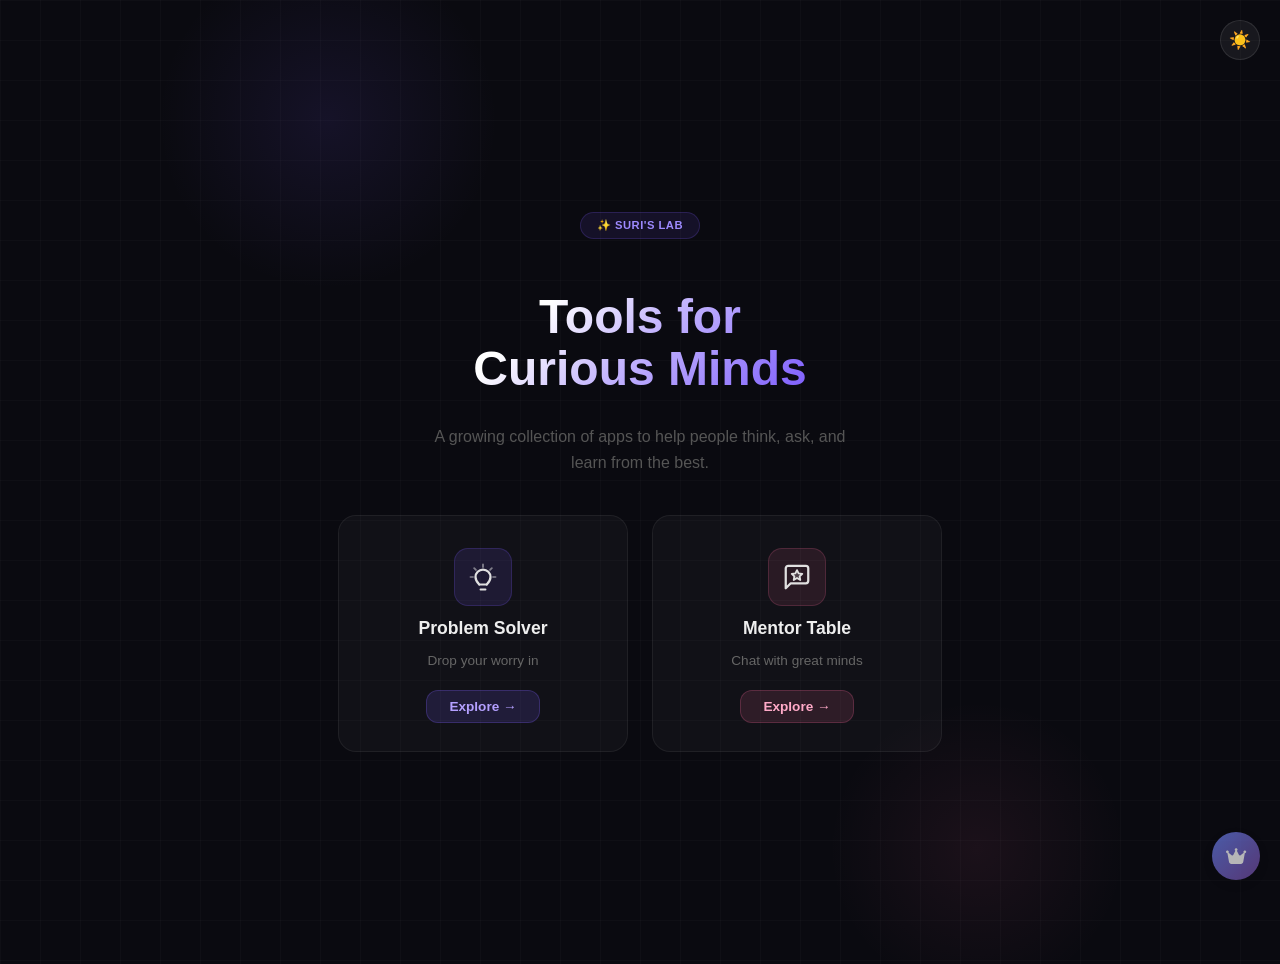
==== index.html @ 6b3f9258 "deploy: e45ce1be647251796c80670e8f6a7c010dba53ee" ====
<!DOCTYPE html>
<html lang="en">
  <head>
    <meta charset="UTF-8" />
    <link rel="icon" type="image/svg+xml" href="./favicon.svg" />
    <link rel="icon" type="image/x-icon" href="./favicon.ico" />
    <link rel="apple-touch-icon" href="./apple-touch-icon.png" />
    <meta name="viewport" content="width=device-width, initial-scale=1.0" />
    <title>Anon cafe</title>
    <script type="module" crossorigin src="./assets/main-b6a8e6ba.js"></script>
    <link rel="modulepreload" crossorigin href="./assets/index-3055643a.js">
    <link rel="stylesheet" href="./assets/index-c56d079f.css">
    <link rel="stylesheet" href="./assets/index-320cb7f2.css">
  </head>
  <body>
    <div id="root"></div>
    
  </body>
</html>
---- assets/index-c56d079f.css ----
.header{background-color:#fff;box-shadow:0 2px 4px #0000001a;padding:1rem 0;position:fixed;top:0;left:0;right:0;z-index:1000}.header .container{max-width:1200px;margin:0 auto;padding:0 1rem;display:flex;justify-content:space-between;align-items:center}.logo{display:flex;align-items:center;text-decoration:none;color:#4f7cff;font-size:1.2rem;font-weight:600}.logo a{display:flex;align-items:center;text-decoration:none;color:inherit}.logo-icon{margin-right:.5rem;font-size:1.4rem}.nav-actions{display:flex;align-items:center;gap:1rem}.nav-link,.history-link{display:flex;align-items:center;text-decoration:none;color:#666;font-size:.9rem;font-weight:400;padding:.5rem 1rem;border-radius:4px;transition:all .2s;background:none;border:none;cursor:pointer;gap:.5rem}.nav-link:hover,.history-link:hover{background-color:#f5f5f5;color:#4f7cff}.nav-link svg,.history-link svg{margin-right:0;font-size:1rem}.nav-link span,.history-link span{font-size:.9rem;font-weight:400;color:inherit}.language-selector{position:relative;z-index:100}.language-button{display:flex;align-items:center;gap:.5rem;padding:.5rem 1rem;border-radius:4px;cursor:pointer;font-size:.9rem;font-weight:400;color:#666;transition:all .2s;user-select:none;background:none;border:none}.language-button:hover{background-color:#f5f5f5;color:#4f7cff}.language-button span{font-size:.9rem;font-weight:400;color:inherit}.language-dropdown{position:absolute;top:100%;right:0;background-color:#fff;border-radius:4px;box-shadow:0 2px 8px #0000001a;padding:.5rem 0;min-width:120px;opacity:0;visibility:hidden;transform:translateY(-10px);transition:all .2s}.language-selector:hover .language-dropdown{opacity:1;visibility:visible;transform:translateY(0)}.language-option{padding:.5rem 1rem;cursor:pointer;font-size:.9rem;font-weight:400;color:#666;transition:all .2s;display:flex;align-items:center}.language-option:hover{background-color:#f5f5f5;color:#4f7cff}.language-option.active{color:#4f7cff;font-weight:500;background-color:#f0f5ff}.instruction-button{display:flex;align-items:center;gap:.5rem;padding:.5rem 1rem;border-radius:4px;cursor:pointer;font-size:.9rem;font-weight:400;color:#666;transition:all .2s;background:none;border:none;text-decoration:none}.instruction-button:hover{background-color:#f5f5f5;color:#4f7cff}.instruction-button span[role=img]{font-size:1rem;margin-right:0}@media (max-width: 768px){.nav-actions{gap:.5rem}.nav-link span,.history-link span,.language-button span{display:none}.nav-link,.history-link,.language-button,.instruction-button{padding:.5rem}.language-dropdown{right:-1rem}}@media (prefers-color-scheme: dark){.header{background-color:#1a1a1a;box-shadow:0 2px 4px #0003}.logo{color:#6b8eff}.nav-link,.history-link,.language-button,.instruction-button{color:#ccc}.nav-link:hover,.history-link:hover,.language-button:hover,.instruction-button:hover{background-color:#2a2a2a;color:#6b8eff}.language-dropdown{background-color:#1a1a1a;box-shadow:0 2px 8px #0000004d}.language-option{color:#ccc}.language-option:hover{background-color:#2a2a2a;color:#6b8eff}.language-option.active{color:#6b8eff;background-color:#2a2a2a}}@media (prefers-color-scheme: dark){.instruction-button:hover{background:rgba(255,255,255,.1)!important;border-color:#ccc!important}.instruction-button:active{background:rgba(255,255,255,.15)!important}}.footer{background-color:var(--gray-100);padding:1.5rem 0;text-align:center;border-top:1px solid var(--gray-200);margin-top:2rem}.footer-links{display:flex;justify-content:center;flex-wrap:wrap;margin-bottom:1rem;gap:1.5rem}.footer-links a{color:var(--gray-600);text-decoration:none;font-size:.875rem;transition:color .2s ease}.footer-links a:hover{color:var(--primary);text-decoration:underline}.copyright{font-size:.75rem;color:var(--gray-500)}@media (max-width: 576px){.footer-links{flex-direction:column;gap:.75rem}}.layout{display:flex;flex-direction:column;min-height:100vh}.main-content{flex:1;padding-top:64px;transition:opacity .3s ease-out}.footer{padding:1.5rem 0;background-color:#f8f9fa;text-align:center;font-size:.9rem;color:#6c757d;transition:opacity .3s ease-out}.footer .container{max-width:1200px;margin:0 auto;padding:0 1rem}.layout.language-changing .main-content,.layout.language-changing .footer{opacity:.5}@media (max-width: 768px){.main-content{padding-top:56px}}@media (prefers-color-scheme: dark){.footer{background-color:#1a1a1a;color:#999}.layout.language-changing .main-content,.layout.language-changing .footer{opacity:.3}}._roomPage_1g4ej_1{width:100%;margin:0;padding:0}._roomScene_1g4ej_7{position:relative;min-height:calc(100vh - 64px);border-radius:0;overflow:hidden;border-top:1px solid #d8e3f8;border-bottom:1px solid #d8e3f8;border-left:0;border-right:0;--scene-bg-a: #ffdfee;--scene-bg-b: #fbe6ff;--scene-bg-c: #fff7fb;--scene-bg-d: #f6efff;--table-c1: #fff9fd;--table-c2: #f2d6e9;--table-c3: #d9aecb;--table-border: #b87ca5;--runner-a: rgba(255, 219, 239, .92);--runner-b: rgba(243, 168, 212, .82);--glass: rgba(255, 255, 255, .78);--text-main: #1f417a;--message-bg: rgba(255, 255, 255, .93);--note-bg-a: rgba(252, 244, 255, .98);--note-bg-b: rgba(235, 226, 255, .95);--note-fold: rgba(255, 255, 255, .55);--note-border: rgba(181, 157, 233, .72);--note-shadow: rgba(44, 49, 108, .2);--note-text-1: #2f3f78;--note-text-2: #40528c;--seat-glow: rgba(255, 224, 174, .78)}._backLayer_1g4ej_39{position:absolute;inset:-6%;background:radial-gradient(circle at 14% 18%,var(--scene-bg-a) 0%,transparent 36%),radial-gradient(circle at 82% 14%,var(--scene-bg-b) 0%,transparent 36%),linear-gradient(180deg,var(--scene-bg-c) 0%,var(--scene-bg-d) 100%);animation:_roomFloat_1g4ej_1 18s ease-in-out infinite alternate}._midLayer_1g4ej_49{position:absolute;inset:0;background-image:radial-gradient(rgba(255,255,255,.28) 1.2px,transparent 1.2px);background-size:28px 28px;opacity:.35;animation:_ambientDrift_1g4ej_1 16s linear infinite}._lightSource_1g4ej_58{position:absolute;inset:0;background:radial-gradient(circle at 50% 16%,rgba(255,255,255,.38) 0%,transparent 46%);pointer-events:none}._vignette_1g4ej_65{position:absolute;inset:0;background:radial-gradient(circle at center,transparent 38%,rgba(12,25,44,.3) 100%);pointer-events:none}._heroBar_1g4ej_72{position:relative;z-index:6;padding:12px 14px 0}._heroBar_1g4ej_72 h1{margin:0;font-size:1.6rem;color:var(--text-main)}._heroBar_1g4ej_72 p{margin:3px 0 0;font-size:.88rem;color:#5b7198}._topBar_1g4ej_90{position:relative;z-index:8;margin:8px 12px 0;border:1px solid rgba(204,218,244,.88);border-radius:14px;background:var(--glass);backdrop-filter:blur(8px);display:flex;justify-content:space-between;gap:10px;padding:8px}._phaseTrack_1g4ej_104{display:flex;gap:6px;flex-wrap:wrap}._phasePill_1g4ej_110{border:1px solid #c8d8f7;background:#fff;color:#2f4f8d;border-radius:999px;font-size:.74rem;font-weight:700;padding:6px 10px;cursor:pointer}._phasePillDone_1g4ej_121{border-color:#2f65ce;box-shadow:inset 0 0 0 1px #2f65ce}._topBarActions_1g4ej_126{display:flex;gap:6px;align-items:center;flex-wrap:wrap;justify-content:flex-end}._guestCount_1g4ej_134{font-weight:700;font-size:.76rem;color:#2f4f87}._ghostBtn_1g4ej_140{border:1px solid #cad9f8;color:#2c4e89;background:#fff;border-radius:10px;padding:6px 10px;font-size:.74rem;font-weight:700;display:inline-flex;align-items:center;gap:6px;cursor:pointer}._workspace_1g4ej_154{position:relative;z-index:7;margin:10px 12px 0;display:grid;grid-template-columns:360px 1fr;gap:12px}._panel_1g4ej_163{border-radius:16px;border:1px solid rgba(204,218,244,.86);background:var(--glass);backdrop-filter:blur(7px);padding:10px;max-height:calc(100vh - 220px);overflow:auto}._block_1g4ej_173 h2{margin:0 0 8px;color:var(--text-main);font-size:1rem;display:flex;align-items:center;gap:8px}._searchBox_1g4ej_182{position:relative;display:flex;align-items:center;gap:8px}._searchIcon_1g4ej_189{position:absolute;left:10px;color:#61759f}._personInput_1g4ej_195{width:100%;border:1px solid #cad8f5;border-radius:12px;padding:10px 12px 10px 34px;font-size:.92rem;background:#fff}._addBtn_1g4ej_204{border:0;min-width:36px;height:36px;border-radius:10px;background:#2d61cc;color:#fff;cursor:pointer}._suggestionMenu_1g4ej_214{position:absolute;left:0;right:0;top:100%;margin-top:6px;border:1px solid #d6e2fb;border-radius:14px;background:#fff;box-shadow:0 18px 40px #172f6233,0 4px 12px #172f6214;overflow:hidden;z-index:100;max-height:380px;overflow-y:auto;animation:_popupSlideIn_1g4ej_1 .18s cubic-bezier(.22,.61,.36,1) both}@keyframes _popupSlideIn_1g4ej_1{0%{opacity:0;transform:translateY(-6px) scale(.97)}to{opacity:1;transform:translateY(0) scale(1)}}._searchingRow_1g4ej_242{padding:11px 14px;font-size:.84rem;color:#6378a0;background:#f8fbff;display:flex;align-items:center;gap:8px}._suggestionItem_1g4ej_252:first-child{background:#f6f9ff}._suggestionItem_1g4ej_252{width:100%;border:0;background:#fff;text-align:left;padding:10px 14px;display:flex;align-items:center;gap:12px;cursor:pointer;transition:background .12s ease}._suggestionItem_1g4ej_252:hover{background:#f0f4ff}._suggestionItem_1g4ej_252:active{background:#e4ecff}._suggestionItem_1g4ej_252+._suggestionItem_1g4ej_252{border-top:1px solid #edf2ff}._suggestionAvatar_1g4ej_281{width:40px;height:40px;min-width:40px;border-radius:50%;object-fit:cover;object-position:50% 50%;display:block;border:2px solid #e0eaff;background:#f2f6ff;box-shadow:0 2px 6px #172f621a}._suggestionText_1g4ej_294{display:flex;flex-direction:column;gap:2px;min-width:0}._suggestionName_1g4ej_301{font-size:.92rem;font-weight:700;color:#1a3a6e;white-space:nowrap;overflow:hidden;text-overflow:ellipsis}._suggestionDesc_1g4ej_310{font-size:.76rem;color:#6b84b0;white-space:nowrap;overflow:hidden;text-overflow:ellipsis}._selectedPeopleGrid_1g4ej_318{margin-top:10px;display:grid;grid-template-columns:1fr;gap:8px}._guestCard_1g4ej_325{position:relative;border:1px solid #cfe0ff;background:linear-gradient(140deg,#ffffff 0%,#f2f7ff 100%);border-radius:12px;padding:9px 9px 9px 74px;display:flex;align-items:center;gap:10px;animation:_summonIn_1g4ej_1 .36s ease both}._guestCardSummon_1g4ej_337{animation:_summonIn_1g4ej_1 .36s ease both,_ringPulseWide_1g4ej_1 1s ease}._summonRing_1g4ej_341{position:absolute;width:56px;height:56px;border-radius:50%;left:8px;top:50%;transform:translateY(-50%);animation:_ringPulse_1g4ej_1 .88s ease;pointer-events:none;border:2px solid rgba(90,155,255,.34)}._summonTech_1g4ej_354{border-color:#41d3ffb3}._summonSports_1g4ej_358{border-color:#ffa836b3}._summonArtist_1g4ej_362{border-color:#f066b8b3}._summonLeader_1g4ej_366{border-color:#ffedb4cc}._guestAvatar_1g4ej_370{position:absolute;left:14px;top:50%;transform:translateY(-50%);z-index:2;width:44px;height:44px;border-radius:50%;object-fit:cover;object-position:50% 50%;display:block;border:2px solid #fff;box-shadow:0 8px 16px #182d5733;background:#f2f6ff}._guestMeta_1g4ej_387{display:flex;flex-direction:column;gap:2px}._guestMeta_1g4ej_387 strong{color:#1e3e76;font-size:.88rem}._guestMeta_1g4ej_387 span{color:#4f6ba0;font-size:.74rem}._flipMiniBtn_1g4ej_403{border:1px dashed #bccff5;background:#fff;color:#466aa5;border-radius:8px;font-size:.68rem;padding:3px 6px;cursor:pointer}._removeGuestBtn_1g4ej_413{margin-left:auto;border:0;background:transparent;color:#6a7c9e;cursor:pointer}._primaryCta_1g4ej_421{margin-top:10px;width:100%;border:0;border-radius:12px;padding:11px;background:linear-gradient(145deg,#2559c2 0%,#1e3d8f 100%);color:#fff;font-weight:700;display:flex;align-items:center;justify-content:center;gap:8px;cursor:pointer}._primaryCta_1g4ej_421:disabled{opacity:.55;cursor:not-allowed}._portalPicker_1g4ej_442{display:grid;grid-template-columns:44px 1fr 44px;align-items:center;gap:8px}._portalNav_1g4ej_449{width:40px;height:40px;border-radius:50%;border:1px solid #c6d5f7;background:rgba(255,255,255,.86);color:#2b4e93;cursor:pointer}._portalCenter_1g4ej_459{border:1px solid rgba(204,218,244,.9);border-radius:16px;background:rgba(255,255,255,.85);text-align:center;padding:12px;position:relative;overflow:hidden}._portalCenter_1g4ej_459:before{content:"";position:absolute;width:150px;height:150px;border-radius:50%;left:50%;top:-76px;transform:translate(-50%);background:radial-gradient(circle at center,rgba(126,178,255,.5) 0%,transparent 70%)}._portalMain_1g4ej_481{position:relative;font-weight:800;color:#20457f;font-size:.95rem}._portalCenter_1g4ej_459 p{margin:4px 0 0;color:#4b689a;font-size:.8rem}._portalCenter_1g4ej_459 em{margin-top:4px;display:block;color:#2f60be;font-size:.75rem;font-style:normal}._portalPeekRow_1g4ej_502{margin-top:8px;display:flex;justify-content:space-between;color:#7991be;font-size:.72rem}._artifactInput_1g4ej_510{border-radius:14px;border:1px solid #e4d3b5;padding:10px;transition:transform .26s ease,box-shadow .26s ease}._artifactInput_1g4ej_510:focus-within{transform:translateY(-3px);box-shadow:0 14px 22px #1423432b}._artifactCute_1g4ej_522{background:linear-gradient(180deg,rgba(255,238,248,.95) 0%,rgba(255,229,245,.94) 100%),radial-gradient(circle at 80% 18%,rgba(255,255,255,.7) 0%,transparent 45%)}._artifactNature_1g4ej_528{background:linear-gradient(180deg,rgba(239,252,233,.95) 0%,rgba(230,245,217,.95) 100%),repeating-linear-gradient(0deg,transparent 0 28px,rgba(118,153,101,.12) 28px 29px)}._artifactSpooky_1g4ej_534{background:linear-gradient(180deg,rgba(58,38,30,.95) 0%,rgba(39,25,19,.95) 100%),radial-gradient(circle at 10% 8%,rgba(152,80,59,.26) 0%,transparent 38%)}._artifactCyber_1g4ej_540{background:linear-gradient(180deg,rgba(8,25,42,.96) 0%,rgba(6,16,28,.96) 100%),linear-gradient(90deg,rgba(43,228,255,.08) 1px,transparent 1px);background-size:auto,16px 16px}._artifactLibrary_1g4ej_547{background:linear-gradient(180deg,rgba(252,245,227,.95) 0%,rgba(248,239,220,.94) 100%),repeating-linear-gradient(0deg,transparent 0 28px,rgba(176,147,105,.08) 28px 29px)}._problemInput_1g4ej_553{width:100%;box-sizing:border-box;border:0;background:transparent;color:#573d2f;font-size:.96rem;resize:vertical;line-height:1.6}._artifactSpooky_1g4ej_534 ._problemInput_1g4ej_553,._artifactCyber_1g4ej_540 ._problemInput_1g4ej_553{color:#f2e7de}._problemInput_1g4ej_553:focus{outline:none}._disclaimer_1g4ej_573{margin-top:8px;border-radius:12px;border:1px solid #cedcff;background:#edf4ff;color:#304977;font-size:.83rem;line-height:1.5;padding:10px;display:flex;gap:6px;flex-direction:column}._disclaimerLine_1g4ej_587{display:flex;gap:8px;align-items:flex-start}._sourceTag_1g4ej_593{width:fit-content;font-size:.75rem;font-weight:700;color:#1f4f9f;background:#dce9ff;border:1px solid #b9cff8;border-radius:999px;padding:3px 8px}._debugHint_1g4ej_604{font-size:.72rem;line-height:1.4;color:#7a3d3d;background:#fff1f1;border:1px solid #f1cbcb;border-radius:8px;padding:6px 8px}._sessionSidebarStack_1g4ej_614{display:grid;gap:8px}._sessionChatHeader_1g4ej_619{display:flex;align-items:center;justify-content:space-between;gap:8px;font-size:.82rem;font-weight:800;color:#294985;padding:0 2px}._chatBackBtn_1g4ej_630{border:1px solid #cad9f8;color:#2d4f8c;background:#fff;border-radius:10px;padding:6px 9px;font-size:.74rem;font-weight:700;display:inline-flex;align-items:center;gap:6px;cursor:pointer}._stage_1g4ej_644{position:relative;border-radius:18px;border:1px solid rgba(210,222,245,.84);background:rgba(255,255,255,.18);overflow:hidden}._stageLive_1g4ej_652{animation:_sessionEnter_1g4ej_1 .7s ease}._tableArena_1g4ej_656{position:relative;min-height:min(660px,76vh)}._tableTop_1g4ej_661{position:absolute;left:50%;top:66%;transform:translate(-50%,-50%) perspective(980px) rotateX(44deg);width:min(78vw,760px);height:360px;border-radius:50%;background:repeating-linear-gradient(90deg,rgba(255,255,255,.03) 0 8px,rgba(0,0,0,.04) 8px 16px),radial-gradient(circle at 50% 42%,var(--table-c1) 0%,var(--table-c2) 58%,var(--table-c3) 100%);border:8px solid var(--table-border);box-shadow:0 26px 58px #0000004d;z-index:3}._tableTop_1g4ej_661:after{content:"";position:absolute;left:50%;bottom:-18px;transform:translate(-50%);width:82%;height:34px;border-radius:50%;background:linear-gradient(180deg,rgba(71,42,23,.45) 0%,rgba(44,25,13,.9) 100%)}._tableRunner_1g4ej_689{position:absolute;left:50%;top:12px;transform:translate(-50%);width:34%;height:calc(100% - 24px);border-radius:24px;background:radial-gradient(ellipse at 50% 30%,rgba(255,255,255,.22) 0%,transparent 45%),linear-gradient(180deg,var(--runner-a) 0%,var(--runner-b) 100%)}._tableInner_1g4ej_702{position:absolute;inset:24px;border-radius:50%;border:2px solid rgba(255,255,255,.3)}._candleProp_1g4ej_709{position:absolute;left:50%;top:48%;transform:translate(-50%,-50%);border:0;background:transparent;width:32px;height:90px;cursor:pointer}._candleBody_1g4ej_721{position:absolute;left:50%;bottom:0;transform:translate(-50%);width:22px;height:64px;border-radius:12px;background:linear-gradient(180deg,#fff6df 0%,#f4d294 100%);box-shadow:0 4px 10px #0003}._candleFlame_1g4ej_733{position:absolute;left:50%;top:0;transform:translate(-50%) scale(var(--flame-scale, 1));width:13px;height:20px;border-radius:50%;background:radial-gradient(circle at 50% 30%,#fff8a9 0%,#ffb44a 70%,#ff7a29 100%);animation:_flicker_1g4ej_1 .8s ease-in-out infinite alternate}._tableRipple_1g4ej_745{position:absolute;width:16px;height:16px;border-radius:50%;border:2px solid rgba(255,255,255,.7);transform:translate(-50%,-50%);animation:_rippleOut_1g4ej_1 .6s ease;pointer-events:none;z-index:9}._tableLegs_1g4ej_757{position:absolute;left:50%;top:calc(66% + 122px);transform:translate(-50%);width:min(58vw,560px);height:176px;z-index:1}._leg_1g4ej_767{position:absolute;width:18px;height:160px;border-radius:12px;background:linear-gradient(180deg,#8b5a33 0%,#6b3d21 75%,#553018 100%);box-shadow:inset 0 1px 1px #ffffff40,0 6px 12px #00000038}._leg1_1g4ej_776{left:68px;transform:rotate(4deg)}._leg2_1g4ej_777{right:68px;transform:rotate(-4deg)}._leg3_1g4ej_778{left:206px;transform:rotate(2deg)}._leg4_1g4ej_779{right:206px;transform:rotate(-2deg)}._userSeat_1g4ej_781{position:absolute;left:50%;bottom:12px;transform:translate(-50%);width:min(88%,620px);background:rgba(255,255,255,.9);border:1px solid rgba(255,255,255,.95);border-radius:16px;padding:10px;text-align:center;box-shadow:0 14px 34px #12275238;z-index:7}._userAvatar_1g4ej_796{width:34px;height:34px;border-radius:50%;margin:0 auto;display:grid;place-items:center;color:#fff;background:#235bc6}._userLabel_1g4ej_807{margin-top:4px;color:#1f3d74;font-weight:800;font-size:.83rem}._userPrompt_1g4ej_814{margin:5px 0 0;color:#38507e;font-size:.8rem;line-height:1.4}._mentorNode_1g4ej_821{position:absolute;transform:translate(-50%,-50%);z-index:20;display:flex;flex-direction:column;align-items:center;gap:5px;transition:transform .28s ease}._mentorNodeSpeaker_1g4ej_832{transform:translate(-50%,-50%) scale(1.05)}._mentorTypingBadge_1g4ej_836{margin-bottom:2px;border-radius:999px;border:1px solid rgba(255,255,255,.75);background:rgba(14,26,51,.78);color:#f2f7ff;font-size:.62rem;font-weight:800;letter-spacing:.02em;line-height:1.2;padding:2px 8px;white-space:nowrap;box-shadow:0 6px 14px #070f1e42;animation:_blink_1g4ej_1 1.2s ease infinite}._namePlate_1g4ej_852{border-radius:999px;border:1px solid rgba(255,255,255,.66);background:rgba(17,31,61,.66);color:#f3f8ff;font-size:.67rem;font-weight:700;padding:3px 8px;max-width:132px;overflow:hidden;text-overflow:ellipsis;white-space:nowrap;cursor:pointer}._namePlateActive_1g4ej_867{box-shadow:0 0 0 2px var(--seat-glow),0 0 32px var(--seat-glow)}._mentorAvatar_1g4ej_871{width:58px;height:58px;border-radius:50%;border:3px solid #fff;box-shadow:0 10px 22px #11255059;background:#fff;overflow:hidden;padding:0;display:grid;place-items:center}._mentorAvatar_1g4ej_871 img{width:100%;height:100%;object-fit:cover;object-position:50% 50%;display:block;background:#f2f6ff}._mentorAvatarActive_1g4ej_893{box-shadow:0 0 0 4px #ffffffd9,0 10px 26px #16326b73,0 0 36px var(--seat-glow)}._mentorAvatarWrap_1g4ej_897{position:relative;width:58px;height:58px}._debugIconBtn_1g4ej_903{position:absolute;right:-4px;top:-4px;width:24px;height:24px;border-radius:50%;border:1px solid rgba(255,255,255,.72);background:rgba(25,42,76,.9);color:#f2f7ff;display:grid;place-items:center;cursor:pointer;z-index:22}._debugIconBtn_1g4ej_903:hover{background:rgba(34,58,102,.98)}._seatProp_1g4ej_923{width:20px;height:20px;border-radius:50%;display:grid;place-items:center;font-size:.7rem;background:rgba(255,255,255,.8);color:#335088}._suggestionDeck_1g4ej_934{position:absolute;inset:0;z-index:17;pointer-events:none}._suggestionDeck_1g4ej_934>*{pointer-events:auto}._suggestionCard_1g4ej_945{position:absolute;left:clamp(5%,var(--mentor-card-left, 50%),95%);top:clamp(10%,var(--mentor-card-top, 22%),26%);width:min(var(--mentor-card-width, 220px),min(var(--mentor-card-max, 250px),28vw));transform:translate(-50%,-50%) rotate(var(--mentor-card-rotate, 0deg));aspect-ratio:1 / 1;border-radius:8px;border:1px solid var(--note-border);background:linear-gradient(155deg,var(--note-fold) 0 16%,rgba(255,255,255,0) 16% 100%),linear-gradient(180deg,var(--note-bg-a) 0%,var(--note-bg-b) 100%);box-shadow:0 12px 24px var(--note-shadow);padding:9px 10px;z-index:18;text-align:left;cursor:pointer;appearance:none;line-height:1.45;display:flex;flex-direction:column;overflow:hidden;transition:transform .18s ease,box-shadow .18s ease,filter .18s ease}._suggestionCard_1g4ej_945:hover{transform:translate(-50%,calc(-50% + 2px)) rotate(var(--mentor-card-rotate, 0deg));box-shadow:0 15px 28px #29347047}._suggestionCard_1g4ej_945 h3{margin:0 0 5px;color:var(--note-text-1);font-size:.92rem;font-weight:800;letter-spacing:.01em}._suggestionCardTyping_1g4ej_983{pointer-events:none;justify-content:center}._suggestionCardTyping_1g4ej_983 ._suggestionPrimary_1g4ej_988{margin-top:4px;text-align:center;-webkit-line-clamp:1;letter-spacing:.04em}._suggestionCard_1g4ej_945 p{margin:0 0 5px;line-height:1.45}._suggestionPrimary_1g4ej_988{color:var(--note-text-1);font-size:.84rem;font-weight:800;display:-webkit-box;-webkit-box-orient:vertical;-webkit-line-clamp:3;overflow:hidden}._suggestionSecondary_1g4ej_1010{color:var(--note-text-2);font-size:.78rem;font-weight:650;display:-webkit-box;-webkit-box-orient:vertical;-webkit-line-clamp:4;overflow:hidden}._entranceTech_1g4ej_1020 ._mentorAvatar_1g4ej_871{animation:_techMaterialize_1g4ej_1 .62s ease}._entranceSports_1g4ej_1024 ._mentorAvatar_1g4ej_871{animation:_sportsBounce_1g4ej_1 .64s ease}._entranceArtist_1g4ej_1028 ._mentorAvatar_1g4ej_871{animation:_artistInk_1g4ej_1 .62s ease}._entranceLeader_1g4ej_1032 ._mentorAvatar_1g4ej_871{animation:_leaderSnap_1g4ej_1 .54s ease}._sessionLayer_1g4ej_1036{position:absolute;inset:0;z-index:12;pointer-events:none;display:flex;flex-direction:column;align-items:center;padding-top:24px}._conversationPanel_1g4ej_1047{margin-top:0;width:100%;max-height:min(58vh,540px);min-height:220px;overflow:auto;scroll-behavior:smooth;scrollbar-gutter:stable both-edges;box-sizing:border-box;pointer-events:auto;border-radius:14px;border:1px solid rgba(255,255,255,.28);background:rgba(12,22,42,.42);backdrop-filter:blur(6px);padding:12px;display:grid;gap:8px}._replyAllDockCard_1g4ej_1066{width:min(560px,calc(100% - 22px));margin-left:auto;box-sizing:border-box;padding:12px 14px}._replyAllDockCard_1g4ej_1066 textarea{width:100%;min-height:132px;border-radius:16px;border:2px solid rgba(255,255,255,.7);background:rgba(255,255,255,.95);color:#3b3b3b;padding:11px 12px;box-sizing:border-box}._stageLiveHint_1g4ej_1084{margin-top:8px;border-radius:999px;border:1px solid rgba(255,255,255,.34);background:rgba(13,24,45,.45);color:#f0f7ff;padding:5px 12px;font-size:.76rem;font-weight:700;letter-spacing:.02em}._conversationHint_1g4ej_1096{font-size:.72rem;color:#d7e6ff;text-align:center}._conversationRowLeft_1g4ej_1102{display:flex;justify-content:flex-start;width:100%;padding-inline:6px 16px;box-sizing:border-box}._conversationRowRight_1g4ej_1110{display:flex;justify-content:flex-end;width:100%;padding-inline:16px 6px;box-sizing:border-box}._conversationBubble_1g4ej_1118{max-width:min(450px,78%);width:fit-content;border-radius:16px;border:1px solid rgba(255,255,255,.35);padding:10px 12px;box-shadow:0 12px 24px #09162d3d;transition:transform .18s ease,box-shadow .18s ease,filter .18s ease;animation:_bubbleIn_1g4ej_1 .32s ease}._conversationBubble_1g4ej_1118:hover{transform:translateY(-3px) scale(1.01);box-shadow:0 16px 26px #09162d59;filter:brightness(1.02)}._conversationBubble_1g4ej_1118 header{font-size:.83rem;font-weight:800}._conversationBubble_1g4ej_1118 p{margin:6px 0 0;line-height:1.55;font-size:.84rem}._conversationBubble_1g4ej_1118 textarea{margin-top:8px;width:100%;border-radius:10px;border:1px solid #bfd2fa;padding:8px;resize:vertical;min-height:74px;font-size:.82rem}._conversationBubble_1g4ej_1118 footer{margin-top:8px;font-size:.78rem;font-weight:700}._conversationRightBubble_1g4ej_1163{background:linear-gradient(140deg,rgba(83,141,242,.95) 0%,rgba(51,94,185,.95) 100%);color:#fff;border-color:#b2d1ffb3;margin-left:auto;border-radius:16px 16px 4px}._conversationRightBubble_1g4ej_1163 header,._conversationRightBubble_1g4ej_1163 p,._conversationRightBubble_1g4ej_1163 footer{color:#fff}._conversationLeftBubble_1g4ej_1177{background:var(--message-bg);margin-right:auto;border-radius:16px 16px 16px 4px}._conversationLoading_1g4ej_1183{opacity:.9}._conversationLoading_1g4ej_1183 p{letter-spacing:.04em;text-transform:none;animation:_blink_1g4ej_1 1.2s ease infinite}._bootSequence_1g4ej_1193{text-align:center;color:#f4f8ff}._sessionBell_1g4ej_1198{width:54px;height:54px;margin:0 auto;border-radius:50%;border:1px solid rgba(255,255,255,.7);display:grid;place-items:center;background:rgba(15,28,52,.6);animation:_bellPulse_1g4ej_1 1.2s ease-in-out infinite}._bootLine_1g4ej_1210{margin-top:8px;font-weight:800;letter-spacing:.05em}._bootSteps_1g4ej_1216{margin-top:8px;display:grid;gap:4px;font-size:.78rem;opacity:.88}._arrivalLine_1g4ej_1224{margin-top:6px;color:#f7f9ff;background:rgba(10,17,34,.5);border-radius:999px;padding:4px 10px;font-size:.76rem}._typingLine_1g4ej_1233{margin-top:8px;color:#dce9ff;font-size:.74rem;letter-spacing:.06em;text-transform:uppercase;animation:_blink_1g4ej_1 1.2s ease infinite}._messageStack_1g4ej_1242{margin-top:10px;width:100%;position:relative;height:260px}._messageCard_1g4ej_1249{position:absolute;transform:translate(-50%);width:min(420px,72%);pointer-events:auto;border-radius:16px;border:1px solid rgba(255,255,255,.3);background:var(--message-bg);box-shadow:0 20px 40px #101e3b47;padding:14px;animation:_messageRise_1g4ej_1 .42s ease}._messageCard_1g4ej_1249 header{color:#214887;font-weight:800;font-size:.95rem}._messageCard_1g4ej_1249 p{margin:8px 0 0;color:#304f80;line-height:1.58;font-size:.86rem}._messageCard_1g4ej_1249 footer{margin-top:9px;border-top:1px dashed #d2e1ff;padding-top:8px;color:#26539f;font-size:.8rem;font-weight:700}._messageCardCute_1g4ej_1284{border-radius:18px;border-color:#ffc5dd}._messageCardNature_1g4ej_1289{border-style:dashed;border-color:#9fc48e}._messageCardSpooky_1g4ej_1294{border-color:#7f4f57;background:rgba(37,20,24,.9)}._messageCardCyber_1g4ej_1299{border-color:#37e6ff;background:rgba(8,27,44,.88);box-shadow:0 0 22px #36dcff40}._messageCardLibrary_1g4ej_1305{border-color:#c8a977;background:linear-gradient(180deg,rgba(253,248,232,.96) 0%,rgba(246,236,210,.94) 100%),repeating-linear-gradient(0deg,transparent 0 28px,rgba(176,147,105,.08) 28px 29px)}._messageCardSpooky_1g4ej_1294 header,._messageCardSpooky_1g4ej_1294 p,._messageCardSpooky_1g4ej_1294 footer,._messageCardCyber_1g4ej_1299 header,._messageCardCyber_1g4ej_1299 p,._messageCardCyber_1g4ej_1299 footer{color:#f0dce8;border-top-color:#ffdbe94d}._tableReplyCard_1g4ej_1322{border-radius:8px;border:1px solid #d6bf57;background:linear-gradient(155deg,rgba(255,255,255,.8) 0 16%,rgba(255,255,255,0) 16% 100%),linear-gradient(180deg,#fffad0 0%,#fff2a7 100%);box-shadow:0 12px 24px #4e3d0a47;padding:9px 10px;cursor:pointer;transition:transform .18s ease,box-shadow .18s ease,filter .18s ease}._tableReplyCard_1g4ej_1322:hover{box-shadow:0 15px 28px #4e3d0a54;filter:brightness(1.02)}._tableReplyCardActive_1g4ej_1339{box-shadow:0 0 0 2px #fff8d2db,0 15px 28px #4e3d0a54}._tableReplyCard_1g4ej_1322 header{color:#40320a;font-size:.92rem;font-weight:800}._tableReplyCard_1g4ej_1322 p{margin:5px 0 0;color:#2f2508;font-size:.84rem;line-height:1.45;display:-webkit-box;-webkit-box-orient:vertical;-webkit-line-clamp:3;overflow:hidden}._tableReplyCard_1g4ej_1322 footer{margin-top:6px;color:#4a3e16;font-size:.78rem;font-weight:650}._mentorReplyPreview_1g4ej_1367{position:absolute;left:clamp(5%,var(--mentor-card-left, 50%),95%);top:clamp(10%,var(--mentor-card-top, 22%),26%);width:min(var(--mentor-card-width, 220px),min(var(--mentor-card-max, 250px),28vw));aspect-ratio:1 / 1;transform:translate(-50%,-50%) rotate(var(--mentor-card-rotate, 0deg));z-index:18;pointer-events:auto;border:1px solid #d6bf57;box-shadow:0 12px 24px #4e3d0a47;display:flex;flex-direction:column;overflow:hidden;transition:transform .18s ease,box-shadow .18s ease,filter .18s ease}._mentorReplyPreview_1g4ej_1367:hover{transform:translate(-50%,calc(-50% + 2px)) rotate(var(--mentor-card-rotate, 0deg))}._mentorReplyPreviewRight_1g4ej_1388,._mentorReplyPreviewLeft_1g4ej_1393,._mentorReplyPreviewCenter_1g4ej_1398{left:var(--mentor-card-left, 50%);top:var(--mentor-card-top, 22%)}._replyExpandHint_1g4ej_1403{margin-top:auto;display:inline-block;color:#594812;font-size:.74rem;font-weight:800}._replyExpandOverlay_1g4ej_1411{position:absolute;inset:0;z-index:24;background:rgba(8,16,31,.68);backdrop-filter:blur(3px);display:grid;place-items:center;padding:58px 16px 16px}._expandBackTopLeft_1g4ej_1422{position:absolute;left:12px;top:12px;border:1px solid rgba(255,255,255,.5);border-radius:10px;background:rgba(18,34,62,.8);color:#f2f7ff;font-weight:700;padding:7px 10px;display:inline-flex;align-items:center;gap:6px;cursor:pointer}._debugPromptPanel_1g4ej_1438{position:absolute;right:12px;top:10px;z-index:26;width:min(420px,42vw);max-height:min(58vh,520px);display:grid;gap:8px;border-radius:14px;border:1px solid rgba(255,255,255,.42);background:rgba(11,22,43,.9);backdrop-filter:blur(6px);color:#f3f8ff;box-shadow:0 18px 34px #0812256b;padding:10px}._debugPromptHeader_1g4ej_1456{display:flex;align-items:baseline;justify-content:space-between;gap:8px}._debugPromptHeader_1g4ej_1456 strong{font-size:.86rem}._debugPromptHeader_1g4ej_1456 span{font-size:.76rem;color:#b8cbef}._debugPromptBody_1g4ej_1472{margin:0;border-radius:10px;border:1px solid rgba(175,198,238,.38);background:rgba(9,17,33,.78);color:#d7e8ff;font-size:.74rem;line-height:1.5;padding:9px;max-height:min(44vh,390px);overflow:auto;white-space:pre-wrap;word-break:break-word}._debugPromptCloseBtn_1g4ej_1487{justify-self:end;border:1px solid rgba(203,221,255,.68);border-radius:9px;background:rgba(255,255,255,.08);color:#f4f8ff;font-size:.74rem;font-weight:700;padding:6px 10px;cursor:pointer}._debugPromptCloseBtn_1g4ej_1487:hover{background:rgba(255,255,255,.14)}._replyExpandedCard_1g4ej_1503{width:min(760px,100%);max-height:min(72vh,640px);overflow:auto;border-radius:18px;border:1px solid rgba(255,255,255,.44);box-shadow:0 22px 40px #09132766;padding:16px}._replyExpandedCard_1g4ej_1503 header{font-size:1.06rem;font-weight:900}._replyExpandedCard_1g4ej_1503 p{margin:8px 0 0;line-height:1.72;font-size:.98rem}._replyExpandedCard_1g4ej_1503 footer{margin-top:10px;font-size:.88rem;font-weight:800}._replyExpandedSticky_1g4ej_1530{width:min(560px,92vw);min-height:min(480px,78vh);max-height:min(84vh,760px);border-radius:8px;border:1px solid #d6bf57;background:linear-gradient(155deg,rgba(255,255,255,.8) 0 16%,rgba(255,255,255,0) 16% 100%),linear-gradient(180deg,#fffad0 0%,#fff2a7 100%);box-shadow:0 18px 34px #4e3d0a54;color:#2f2508}._replyExpandedSticky_1g4ej_1530 header{color:#40320a;font-size:1.08rem}._replyExpandedSticky_1g4ej_1530 p{color:#2f2508;font-size:.96rem;line-height:1.66}._replyExpandedSticky_1g4ej_1530 footer{color:#4a3e16;font-size:.9rem}._passNoteBtn_1g4ej_1559{margin-top:10px;border:1px solid #bfd2fa;background:#fff;color:#2b57a4;border-radius:10px;padding:6px 8px;cursor:pointer;font-size:.74rem;font-weight:700}._inlineNoteBox_1g4ej_1571{margin-top:8px;border:1px dashed rgba(190,209,245,.8);border-radius:10px;padding:8px;background:rgba(255,255,255,.72)}._inlineNoteBox_1g4ej_1571 textarea{width:100%;border-radius:8px;border:1px solid #bfd2fa;padding:7px;resize:vertical;min-height:58px;font-size:.8rem}._inlineNoteActions_1g4ej_1589{margin-top:6px;display:flex;justify-content:flex-end}._noteThread_1g4ej_1595{margin-top:7px;border-radius:8px;border:1px solid rgba(182,206,246,.8);background:rgba(235,244,255,.9);color:#2b528f;font-size:.76rem;padding:6px 8px}._groupActions_1g4ej_1605{display:flex;justify-content:center}._groupSolveCard_1g4ej_1610{border-style:dashed;border-color:#b7cdf4}._turnGroup_1g4ej_1615{display:grid;gap:6px}._sessionWrap_1g4ej_1620{pointer-events:auto;margin-top:8px;width:min(520px,86%);border-radius:16px;border:1px solid rgba(255,255,255,.36);background:rgba(11,22,43,.68);color:#f2f7ff;padding:12px}._sessionWrap_1g4ej_1620 h3{margin:0}._sessionWrap_1g4ej_1620 p{margin:6px 0 0}._sessionWrap_1g4ej_1620 ul{margin:8px 0 0;padding-left:18px;display:grid;gap:6px}._wrapActions_1g4ej_1646{margin-top:10px;display:flex;gap:8px;flex-wrap:wrap}._secondaryCta_1g4ej_1653{pointer-events:auto;border:1px solid rgba(255,255,255,.62);border-radius:10px;background:rgba(22,38,68,.68);color:#fff;font-weight:700;font-size:.8rem;padding:7px 11px;cursor:pointer}._noteArtifact_1g4ej_1665{position:absolute;right:14px;bottom:16px;z-index:20;width:min(360px,48vw);border-radius:14px;border:1px solid rgba(210,223,248,.9);background:rgba(255,255,255,.9);padding:10px}._noteArtifactHeader_1g4ej_1677{color:#2a4c86;font-size:.82rem;font-weight:800}._noteArtifact_1g4ej_1665 textarea{width:100%;margin-top:7px;border-radius:10px;border:1px solid #c9d9f8;padding:8px;resize:vertical;min-height:86px}._noteActions_1g4ej_1693{margin-top:8px;display:flex;justify-content:flex-end}._riskBanner_1g4ej_1699{position:absolute;left:10px;right:10px;bottom:10px;border-radius:12px;border:1px solid #ffc1c1;background:#fff3f3;color:#9b2121;padding:9px 12px;font-weight:600;display:flex;gap:8px;align-items:center;z-index:20}._memoryFab_1g4ej_1716{position:fixed;right:18px;bottom:18px;z-index:40;border:0;border-radius:999px;padding:10px 14px;color:#fff;background:linear-gradient(130deg,#2a61cc 0%,#1a3d87 100%);box-shadow:0 12px 22px #10224a59;cursor:pointer;display:inline-flex;align-items:center;gap:6px;font-weight:700}._memoryDrawer_1g4ej_1734{position:fixed;right:16px;bottom:72px;z-index:45;width:min(360px,90vw);max-height:58vh;overflow:auto;border-radius:14px;border:1px solid #d2def7;background:rgba(255,255,255,.95);box-shadow:0 18px 34px #12224538;padding:10px}._memoryDrawer_1g4ej_1734 h3{margin:0;color:#21447f}._memoryHint_1g4ej_1754{margin:6px 0 0;font-size:.8rem;color:#5470a6;line-height:1.45}._emptyMemory_1g4ej_1761{color:#6f82a6;font-size:.84rem}._memoryCard_1g4ej_1766{margin-top:8px;border:1px solid #d7e3fb;border-radius:12px;padding:8px;background:#fff}._memoryCard_1g4ej_1766 header{color:#1f457f;font-weight:800}._memoryCard_1g4ej_1766 small{color:#6882ad;display:block;margin-top:3px}._memoryCard_1g4ej_1766 ul{margin:8px 0 0;padding-left:18px;display:grid;gap:5px;color:#355587}._onboardingOverlay_1g4ej_1793{position:fixed;inset:0;background:rgba(14,17,27,.58);display:grid;place-items:center;z-index:1200;backdrop-filter:blur(2px)}._onboardingCard_1g4ej_1803{width:min(560px,92vw);min-height:320px;border-radius:16px;border:1px solid #d4def2;background:#fff;box-shadow:0 24px 48px #121c3847;padding:20px;display:flex;flex-direction:column}._onboardingCard_1g4ej_1803 h3{margin:0;color:#1f3f7d;font-size:1.35rem}._onboardingCard_1g4ej_1803 p{margin:10px 0 0;color:#465d85;line-height:1.6;flex:1}._slideDots_1g4ej_1828{margin-top:14px;display:flex;gap:7px}._slideDot_1g4ej_1828{width:8px;height:8px;border-radius:50%;background:#d4ddf3}._slideDotActive_1g4ej_1841{background:#2e61cb}._onboardingActions_1g4ej_1845{margin-top:18px;display:flex;justify-content:space-between;align-items:center;gap:10px}._onboardingChoiceBoxes_1g4ej_1853{margin-top:12px;display:grid;gap:8px}._onboardingChoiceBox_1g4ej_1853{width:100%;text-align:left;border:1px solid #c8d6f5;border-radius:12px;background:#f7faff;color:#31528e;font-size:.95rem;font-weight:700;padding:10px 12px;cursor:pointer;transition:all .14s ease}._onboardingChoiceBox_1g4ej_1853:hover{border-color:#98b5ea;background:#edf4ff}._onboardingChoiceBoxActive_1g4ej_1878{border-color:#2d61cc;background:#2d61cc;color:#fff;box-shadow:0 8px 18px #2d61cc3d}._onboardingBtnPrimary_1g4ej_1885,._onboardingBtnSecondary_1g4ej_1886{border-radius:10px;padding:9px 14px;font-weight:700;cursor:pointer}._onboardingBtnPrimary_1g4ej_1885{border:0;color:#fff;background:linear-gradient(135deg,#2a60cc 0%,#1f418f 100%)}._onboardingBtnSecondary_1g4ej_1886{border:1px solid #ccd8f4;color:#31528e;background:#fff}._onboardingBtnSecondary_1g4ej_1886:disabled{opacity:.55;cursor:not-allowed}._ritualBooting_1g4ej_1910 ._tableTop_1g4ej_661{filter:brightness(.82)}._ritualBooting_1g4ej_1910 ._namePlate_1g4ej_852{animation:_plateGlow_1g4ej_1 1.8s ease-in-out infinite}._sceneCute_1g4ej_1918{--scene-bg-a: #ffdfee;--scene-bg-b: #fbe6ff;--scene-bg-c: #fff7fb;--scene-bg-d: #f6efff;--table-c1: #fff9fd;--table-c2: #f2d6e9;--table-c3: #d9aecb;--table-border: #b87ca5;--runner-a: rgba(255, 219, 239, .92);--runner-b: rgba(243, 168, 212, .82);--note-bg-a: rgba(255, 241, 250, .98);--note-bg-b: rgba(239, 220, 247, .95);--note-fold: rgba(255, 255, 255, .62);--note-border: rgba(222, 164, 214, .76);--note-shadow: rgba(97, 48, 101, .22);--note-text-1: #6e2f65;--note-text-2: #7f4a86;--seat-glow: rgba(255, 195, 225, .85)}._sceneNature_1g4ej_1939{--scene-bg-a: #d9f0cc;--scene-bg-b: #d9e7b8;--scene-bg-c: #f6fff2;--scene-bg-d: #e9f5df;--table-c1: #e5c79a;--table-c2: #bb8b58;--table-c3: #85562f;--table-border: #6a4327;--runner-a: rgba(255, 255, 255, .78);--runner-b: rgba(220, 246, 202, .74);--note-bg-a: rgba(246, 255, 236, .98);--note-bg-b: rgba(226, 244, 211, .95);--note-fold: rgba(255, 255, 255, .58);--note-border: rgba(151, 191, 134, .78);--note-shadow: rgba(66, 98, 41, .22);--note-text-1: #355a35;--note-text-2: #476c47;--seat-glow: rgba(183, 232, 145, .78)}._sceneSpooky_1g4ej_1960{--scene-bg-a: #35213f;--scene-bg-b: #220f18;--scene-bg-c: #150f18;--scene-bg-d: #0e0a10;--table-c1: #3c2a1d;--table-c2: #2b1c13;--table-c3: #1a120d;--table-border: #100b07;--runner-a: rgba(136, 22, 22, .85);--runner-b: rgba(83, 10, 10, .8);--glass: rgba(29, 20, 32, .66);--text-main: #f1dae4;--message-bg: rgba(34, 19, 26, .9);--note-bg-a: rgba(61, 28, 36, .96);--note-bg-b: rgba(40, 19, 26, .95);--note-fold: rgba(255, 214, 228, .08);--note-border: rgba(180, 108, 128, .74);--note-shadow: rgba(8, 2, 6, .42);--note-text-1: #f3dbe8;--note-text-2: #e6bfd1;--seat-glow: rgba(255, 167, 130, .78)}._sceneCyber_1g4ej_1984{--scene-bg-a: #081d2c;--scene-bg-b: #17244e;--scene-bg-c: #091424;--scene-bg-d: #040911;--table-c1: #1c3340;--table-c2: #112631;--table-c3: #071621;--table-border: #2be4ff;--runner-a: rgba(31, 231, 255, .24);--runner-b: rgba(56, 104, 245, .2);--glass: rgba(9, 22, 40, .66);--text-main: #e3f8ff;--message-bg: rgba(8, 24, 44, .88);--note-bg-a: rgba(13, 36, 58, .96);--note-bg-b: rgba(8, 24, 44, .96);--note-fold: rgba(80, 235, 255, .14);--note-border: rgba(67, 220, 244, .78);--note-shadow: rgba(0, 20, 36, .38);--note-text-1: #c9f3ff;--note-text-2: #9fdded;--seat-glow: rgba(65, 235, 255, .8)}._sceneLibrary_1g4ej_2008{--scene-bg-a: #f5e4c8;--scene-bg-b: #e5d3b0;--scene-bg-c: #fef7ea;--scene-bg-d: #f3e7d0;--table-c1: #d6b285;--table-c2: #9d7248;--table-c3: #654325;--table-border: #4a311c;--runner-a: rgba(248, 236, 205, .78);--runner-b: rgba(228, 203, 157, .6);--note-bg-a: rgba(255, 248, 227, .98);--note-bg-b: rgba(245, 229, 192, .95);--note-fold: rgba(255, 255, 255, .42);--note-border: rgba(189, 157, 104, .74);--note-shadow: rgba(86, 57, 26, .24);--note-text-1: #634121;--note-text-2: #7c5931;--seat-glow: rgba(255, 221, 157, .8)}._saveNotice_1g4ej_2029{position:fixed;right:18px;bottom:74px;z-index:44;max-width:min(360px,88vw);border-radius:10px;border:1px solid #9fd2aa;background:rgba(236,252,239,.96);color:#1f6532;font-size:.8rem;font-weight:700;line-height:1.45;padding:8px 10px;box-shadow:0 12px 22px #184c262e}._sceneSpooky_1g4ej_1960 ._midLayer_1g4ej_49{background-image:radial-gradient(rgba(255,187,187,.16) 1px,transparent 1px)}._sceneCyber_1g4ej_1984 ._midLayer_1g4ej_49{background-image:linear-gradient(rgba(43,228,255,.08) 1px,transparent 1px),linear-gradient(90deg,rgba(43,228,255,.08) 1px,transparent 1px);background-size:22px 22px}@keyframes _summonIn_1g4ej_1{0%{opacity:0;transform:translateY(7px) scale(.98)}to{opacity:1;transform:translateY(0) scale(1)}}@keyframes _ringPulse_1g4ej_1{0%{opacity:.9;transform:translateY(-50%) scale(.86)}to{opacity:0;transform:translateY(-50%) scale(1.24)}}@keyframes _ringPulseWide_1g4ej_1{0%{box-shadow:0 0 #61a0ff6b}to{box-shadow:0 0 0 20px #61a0ff00}}@keyframes _techMaterialize_1g4ej_1{0%{opacity:0;filter:blur(2px) saturate(1.4);transform:scale(.94)}to{opacity:1;filter:blur(0) saturate(1);transform:scale(1)}}@keyframes _sportsBounce_1g4ej_1{0%{transform:scale(.85)}60%{transform:scale(1.08)}to{transform:scale(1)}}@keyframes _artistInk_1g4ej_1{0%{clip-path:circle(8% at 50% 50%)}to{clip-path:circle(74% at 50% 50%)}}@keyframes _leaderSnap_1g4ej_1{0%{transform:scale(.88);opacity:.5}to{transform:scale(1);opacity:1}}@keyframes _sessionEnter_1g4ej_1{0%{filter:brightness(.62) blur(2px);transform:scale(.996)}to{filter:brightness(1) blur(0);transform:scale(1)}}@keyframes _messageRise_1g4ej_1{0%{opacity:0;transform:translate(-50%,16px) scale(.98)}to{opacity:1;transform:translate(-50%) scale(1)}}@keyframes _ambientDrift_1g4ej_1{0%{transform:translateY(0)}to{transform:translateY(42px)}}@keyframes _roomFloat_1g4ej_1{0%{transform:translateZ(0)}to{transform:translate3d(0,-16px,0)}}@keyframes _flicker_1g4ej_1{0%{opacity:.76}to{opacity:1}}@keyframes _rippleOut_1g4ej_1{0%{opacity:.8;transform:translate(-50%,-50%) scale(1)}to{opacity:0;transform:translate(-50%,-50%) scale(12)}}@keyframes _bellPulse_1g4ej_1{0%,to{transform:scale(1)}50%{transform:scale(1.1)}}@keyframes _plateGlow_1g4ej_1{0%,to{box-shadow:0 0 #ffe0ae1f}50%{box-shadow:0 0 0 5px #ffe0ae42}}@keyframes _blink_1g4ej_1{0%,to{opacity:.35}50%{opacity:1}}@keyframes _bubbleIn_1g4ej_1{0%{opacity:0;transform:translateY(8px)}to{opacity:1;transform:translateY(0)}}@media (max-width: 1160px){._workspace_1g4ej_154{grid-template-columns:1fr}._panel_1g4ej_163{max-height:none}._topBar_1g4ej_90{flex-direction:column}}@media (max-width: 760px){._roomPage_1g4ej_1{width:100vw}._roomScene_1g4ej_7{border-radius:0;min-height:calc(100vh - 62px)}._tableArena_1g4ej_656{min-height:640px}._tableTop_1g4ej_661{width:min(95vw,620px);height:300px;top:63%}._tableLegs_1g4ej_757{width:min(80vw,460px);top:calc(63% + 100px)}._leg_1g4ej_767{width:14px;height:126px}._leg1_1g4ej_776{left:40px}._leg2_1g4ej_777{right:40px}._leg3_1g4ej_778{left:140px}._leg4_1g4ej_779{right:140px}._messageCard_1g4ej_1249{width:min(90vw,360px)}._mentorReplyPreview_1g4ej_1367,._suggestionCard_1g4ej_945{width:min(var(--mentor-card-width, 162px),42vw)}._suggestionPrimary_1g4ej_988{font-size:.8rem}._suggestionSecondary_1g4ej_1010{font-size:.73rem}._replyExpandedCard_1g4ej_1503{max-height:min(76vh,680px)}._debugPromptPanel_1g4ej_1438{width:min(94vw,430px);right:8px;top:8px}._noteArtifact_1g4ej_1665{width:calc(100% - 18px);right:9px}}body{margin:0;font-family:-apple-system,BlinkMacSystemFont,Segoe UI,Roboto,Oxygen,Ubuntu,Cantarell,Fira Sans,Droid Sans,Helvetica Neue,sans-serif;-webkit-font-smoothing:antialiased;-moz-osx-font-smoothing:grayscale}code{font-family:source-code-pro,Menlo,Monaco,Consolas,Courier New,monospace}
---- assets/index-320cb7f2.css ----
.landing-page{min-height:100vh;display:flex;flex-direction:column;align-items:center;justify-content:center;padding:32px 24px;position:relative;overflow:hidden;transition:background .3s ease,color .3s ease;font-family:Inter,-apple-system,BlinkMacSystemFont,Segoe UI,Roboto,sans-serif}.landing-page.dark{background:#0a0a10;color:#e0e0e0}.landing-page.dark .landing-grid-bg{position:absolute;inset:0;background-image:linear-gradient(rgba(255,255,255,.02) 1px,transparent 1px),linear-gradient(90deg,rgba(255,255,255,.02) 1px,transparent 1px);background-size:40px 40px;pointer-events:none}.landing-page.light{background:#fafbff;color:#1a1a2e}.landing-page.light .landing-grid-bg{position:absolute;inset:0;background-image:radial-gradient(circle,#d0d5e0 1px,transparent 1px);background-size:24px 24px;opacity:.3;pointer-events:none}.landing-orb{position:absolute;border-radius:50%;pointer-events:none;z-index:0}.landing-page.dark .landing-orb.orb-ps{width:400px;height:400px;background:radial-gradient(circle,rgba(124,92,252,.1) 0%,transparent 60%);top:-80px;left:10%}.landing-page.dark .landing-orb.orb-mt{width:350px;height:350px;background:radial-gradient(circle,rgba(255,107,157,.07) 0%,transparent 60%);bottom:-60px;right:10%}.landing-page.light .landing-orb.orb-ps{width:300px;height:300px;background:#7c5cfc;filter:blur(80px);opacity:.2;top:-60px;left:5%}.landing-page.light .landing-orb.orb-mt{width:250px;height:250px;background:#ff6b9d;filter:blur(80px);opacity:.15;bottom:-40px;right:5%}.landing-content{position:relative;z-index:1;display:flex;flex-direction:column;align-items:center;text-align:center}.landing-brand-pill{display:inline-flex;align-items:center;gap:6px;padding:6px 16px;border-radius:20px;font-size:.7rem;font-weight:600;margin-bottom:20px;letter-spacing:.5px;text-transform:uppercase;opacity:0;transform:translateY(16px) scale(.95);filter:blur(4px);transition:opacity .7s cubic-bezier(.22,1,.36,1),transform .7s cubic-bezier(.22,1,.36,1),filter .7s cubic-bezier(.22,1,.36,1)}.landing-brand-pill.visible{opacity:1;transform:translateY(0) scale(1);filter:blur(0)}.landing-page.dark .landing-brand-pill{background:rgba(124,92,252,.1);border:1px solid rgba(124,92,252,.2);color:#9d8aff}.landing-page.light .landing-brand-pill{background:rgba(124,92,252,.08);border:1px solid rgba(124,92,252,.15);color:#7c5cfc}.landing-title{font-size:3rem;font-weight:900;line-height:1.1;margin-bottom:12px;opacity:0;transform:translateY(24px) scale(.96);filter:blur(6px);transition:opacity .9s cubic-bezier(.22,1,.36,1),transform .9s cubic-bezier(.22,1,.36,1),filter .9s cubic-bezier(.22,1,.36,1)}.landing-title.visible{opacity:1;transform:translateY(0) scale(1);filter:blur(0)}.landing-page.dark .landing-title{background:linear-gradient(135deg,#fff 20%,#c4b5fd 50%,#7c5cfc 100%);-webkit-background-clip:text;-webkit-text-fill-color:transparent;background-clip:text}.landing-page.light .landing-title{background:linear-gradient(135deg,#1a1a2e 0%,#4a3d8f 50%,#7c5cfc 100%);-webkit-background-clip:text;-webkit-text-fill-color:transparent;background-clip:text}.landing-tagline{font-size:1rem;max-width:420px;line-height:1.6;margin-bottom:40px;opacity:0;transform:translateY(16px);filter:blur(4px);transition:opacity .7s cubic-bezier(.22,1,.36,1),transform .7s cubic-bezier(.22,1,.36,1),filter .7s cubic-bezier(.22,1,.36,1)}.landing-tagline.visible{opacity:1;transform:translateY(0);filter:blur(0)}.landing-page.dark .landing-tagline{color:#555}.landing-page.light .landing-tagline{color:#888}.landing-cards{display:flex;gap:24px}.landing-card{width:240px;padding:32px 24px 28px;border-radius:18px;display:flex;flex-direction:column;align-items:center;gap:12px;position:relative;overflow:hidden;cursor:pointer;text-decoration:none;opacity:0;transform:translateY(30px) scale(.94);filter:blur(6px);transition:opacity .8s cubic-bezier(.22,1,.36,1),transform .8s cubic-bezier(.22,1,.36,1),filter .8s cubic-bezier(.22,1,.36,1),background .3s,box-shadow .3s}.landing-card.visible{opacity:1;transform:translateY(0) scale(1);filter:blur(0)}.landing-card.card-ps{--card-accent: #7c5cfc;--card-accent-light: #b4a0ff}.landing-card.card-mt{--card-accent: #ff6b9d;--card-accent-light: #ffb3cc}.landing-page.dark .landing-card{background:rgba(255,255,255,.03);border:1px solid rgba(255,255,255,.06)}.landing-page.dark .landing-card:before{content:"";position:absolute;inset:-1px;border-radius:19px;padding:1.5px;background:conic-gradient(from 0deg,transparent 50%,var(--card-accent) 70%,var(--card-accent-light) 80%,transparent 90%);-webkit-mask:linear-gradient(#fff 0 0) content-box,linear-gradient(#fff 0 0);-webkit-mask-composite:xor;mask-composite:exclude;opacity:0;transition:opacity .4s;animation:landing-spin 4s linear infinite paused}.landing-page.dark .landing-card:hover:before{opacity:1;animation-play-state:running}.landing-page.dark .landing-card:after{content:"";position:absolute;top:10px;left:50%;transform:translate(-50%);width:100px;height:100px;border-radius:50%;background:var(--card-accent);filter:blur(40px);opacity:0;transition:opacity .4s;z-index:0}.landing-page.dark .landing-card:hover:after{opacity:.12}.landing-page.dark .landing-card:hover{background:rgba(255,255,255,.06);transform:translateY(-8px)!important}@keyframes landing-spin{to{transform:rotate(360deg)}}.landing-page.light .landing-card{background:rgba(255,255,255,.85);border:1px solid rgba(0,0,0,.06);backdrop-filter:blur(12px)}.landing-page.light .landing-card:before{content:"";position:absolute;inset:-1px;border-radius:19px;padding:1.5px;background:linear-gradient(135deg,transparent 30%,var(--card-accent) 50%,var(--card-accent-light) 70%,transparent 80%);-webkit-mask:linear-gradient(#fff 0 0) content-box,linear-gradient(#fff 0 0);-webkit-mask-composite:xor;mask-composite:exclude;opacity:0;transition:opacity .35s}.landing-page.light .landing-card:hover:before{opacity:1}.landing-page.light .landing-card:hover{transform:translateY(-8px)!important;box-shadow:0 20px 40px #00000014}.landing-icon-box{width:56px;height:56px;border-radius:14px;display:flex;align-items:center;justify-content:center;position:relative;z-index:1}.landing-icon-box svg{width:30px;height:30px}.landing-page.dark .landing-icon-box.icon-ps{background:rgba(124,92,252,.12);border:1px solid rgba(124,92,252,.2)}.landing-page.dark .landing-icon-box.icon-mt{background:rgba(255,107,157,.1);border:1px solid rgba(255,107,157,.18)}.landing-page.light .landing-icon-box.icon-ps{background:#eeebff}.landing-page.light .landing-icon-box.icon-mt{background:#ffe8ef}.landing-card-name{font-size:1.1rem;font-weight:700;position:relative;z-index:1}.landing-page.dark .landing-card-name{color:#eee}.landing-page.light .landing-card-name{color:#1a1a2e}.landing-card-desc{font-size:.85rem;text-align:center;line-height:1.4;position:relative;z-index:1}.landing-page.dark .landing-card-desc{color:#666}.landing-page.light .landing-card-desc{color:#888}.landing-enter-btn{margin-top:8px;padding:8px 22px;border-radius:12px;font-size:.85rem;font-weight:600;position:relative;z-index:1;transition:transform .25s;cursor:pointer;border:none}.landing-enter-btn:hover{transform:scale(1.05)}.landing-page.dark .landing-enter-btn.btn-ps{background:rgba(124,92,252,.15);color:#b4a0ff;border:1px solid rgba(124,92,252,.25)}.landing-page.dark .landing-enter-btn.btn-mt{background:rgba(255,107,157,.12);color:#ffaac8;border:1px solid rgba(255,107,157,.22)}.landing-page.light .landing-enter-btn.btn-ps{background:#7c5cfc;color:#fff}.landing-page.light .landing-enter-btn.btn-mt{background:#ff6b9d;color:#fff}.landing-theme-toggle{position:fixed;top:20px;right:20px;width:40px;height:40px;border-radius:50%;border:none;cursor:pointer;display:flex;align-items:center;justify-content:center;font-size:1.1rem;transition:all .3s ease;z-index:100}.landing-page.dark .landing-theme-toggle{background:rgba(255,255,255,.06);color:#aaa;border:1px solid rgba(255,255,255,.1)}.landing-page.light .landing-theme-toggle{background:rgba(0,0,0,.04);color:#666;border:1px solid rgba(0,0,0,.08)}.landing-theme-toggle:hover{transform:scale(1.1)}.landing-admin-btn{position:fixed;bottom:20px;right:20px;z-index:100;background:linear-gradient(135deg,#667eea 0%,#764ba2 100%);border:none;border-radius:50%;width:48px;height:48px;color:#fff;cursor:pointer;display:flex;align-items:center;justify-content:center;font-size:18px;box-shadow:0 4px 12px #00000026;transition:all .3s ease;opacity:.7}.landing-admin-btn:hover{opacity:1;transform:scale(1.1)}@media (max-width: 560px){.landing-cards{flex-direction:column;align-items:center}.landing-card{width:100%;max-width:280px}.landing-title{font-size:2.2rem}}:root{--primary: #5B7BFA;--primary-dark: #4360D3;--primary-light: #8A9FFC;--secondary: #FF6B6B;--secondary-dark: #E95252;--secondary-light: #FF9E9E;--white: #FFFFFF;--black: #000000;--gray-100: #F8F9FA;--gray-200: #E9ECEF;--gray-300: #DEE2E6;--gray-400: #CED4DA;--gray-500: #ADB5BD;--gray-600: #6C757D;--gray-700: #495057;--gray-800: #343A40;--gray-900: #212529;--shadow-sm: 0 1px 2px 0 rgba(0, 0, 0, .05);--shadow-md: 0 4px 6px -1px rgba(0, 0, 0, .1), 0 2px 4px -1px rgba(0, 0, 0, .06);--shadow-lg: 0 10px 15px -3px rgba(0, 0, 0, .1), 0 4px 6px -2px rgba(0, 0, 0, .05);--space-2: .5rem;--space-4: 1rem;--space-6: 1.5rem;--space-8: 2rem;--space-10: 2.5rem;--space-12: 3rem}.hero{text-align:center;margin-bottom:0;padding-top:1.5rem;padding-bottom:var(--space-12);padding-left:var(--space-4);padding-right:var(--space-4)}.hero-title{font-size:2.25rem;font-weight:700;color:var(--gray-900);margin-bottom:var(--space-4);opacity:0;transform:translateY(20px);transition:opacity .5s ease,transform .5s ease}.hero-title.visible{opacity:1;transform:translateY(0)}.hero-subtitle{font-size:1.25rem;color:var(--gray-600);max-width:700px;margin:0 auto;line-height:1.625;opacity:0;transform:translateY(20px);transition:opacity .5s ease,transform .5s ease;transition-delay:.2s}.hero-subtitle.visible{opacity:1;transform:translateY(0)}.options-container{margin-top:0}.option-cards{display:grid;grid-template-columns:1fr;grid-gap:var(--space-8);margin-top:var(--space-8)}@media (min-width: 768px){.hero-title{font-size:3rem}.option-cards{grid-template-columns:1fr 1fr;grid-gap:var(--space-10)}}.option-card{display:flex;flex-direction:column;align-items:center;padding:var(--space-8);background-color:var(--white);border-radius:.5rem;box-shadow:var(--shadow-md);text-decoration:none;transition:all .3s ease-in-out;border:1px solid var(--gray-200);text-align:center;opacity:0;transform:translateY(20px);transition:opacity .5s ease,transform .5s ease,box-shadow .3s ease,transform .3s ease}.option-card.visible{opacity:1;transform:translateY(0)}.option-card:hover{box-shadow:var(--shadow-lg);transform:translateY(-4px)}.option-icon{display:flex;align-items:center;justify-content:center;width:80px;height:80px;border-radius:50%;margin-bottom:var(--space-4);color:var(--white);font-size:1.875rem}.option-card:nth-child(1) .option-icon{background-color:var(--secondary)}.option-card:nth-child(2) .option-icon{background-color:var(--primary)}.option-card h2{font-size:1.5rem;font-weight:700;color:var(--gray-800);margin-bottom:var(--space-2)}.option-card p{font-size:1.125rem;color:var(--gray-600);line-height:1.625;margin-bottom:1.5rem}.option-card .btn-primary{margin-top:auto}.btn-primary{display:inline-block;background-color:var(--primary);color:var(--white);padding:.5rem 1rem;border-radius:50px;font-weight:500;transition:all .3s ease}.btn-primary:hover{background-color:var(--primary-dark)}#home-view{padding-bottom:var(--space-12)}.landing-container{display:flex;flex-direction:column;align-items:center;padding:2rem;min-height:100vh;background-color:#f5f7fa}.landing-header{text-align:center;margin-bottom:3rem}.landing-header h1{font-size:2.5rem;margin-bottom:.5rem;color:#333}.landing-header p{font-size:1.2rem;color:#666}.options-container{display:flex;justify-content:center;gap:2rem;width:100%;max-width:1200px;margin-bottom:3rem}.option-card{flex:1;max-width:500px;text-align:center;padding:2rem;border-radius:12px;box-shadow:0 4px 12px #0000000d}.icon-container{display:flex;justify-content:center;align-items:center;width:80px;height:80px;margin:0 auto 1.5rem;background-color:#f0f5ff;border-radius:50%}.option-icon{font-size:2rem}.action-button{min-width:150px;height:40px;font-size:1rem}.action-button.outlined{border-color:#4285f4;color:#4285f4}.footer{margin-top:auto;color:#999;font-size:.9rem}@media (max-width: 768px){.options-container{flex-direction:column;align-items:center}.option-card{width:100%}}.hero-title,.hero-subtitle,.option-card{opacity:0;transform:translateY(20px);transition:opacity .5s ease-out,transform .5s ease-out}.hero-title.visible,.hero-subtitle.visible,.option-card.visible{opacity:1;transform:translateY(0)}.hero-title,.hero-subtitle,.option-card h2,.option-card p,.btn-primary{transition:opacity .3s ease-out}[data-i18n-loading=true] .hero-title,[data-i18n-loading=true] .hero-subtitle,[data-i18n-loading=true] .option-card h2,[data-i18n-loading=true] .option-card p,[data-i18n-loading=true] .btn-primary{opacity:.5}.help-page-container{max-width:800px;margin:0 auto;padding:2rem 1rem}.help-header{margin-bottom:30px;text-align:center}.help-header h1{font-size:28px;margin-bottom:10px}.help-header p{color:#666;margin-bottom:20px}.action-buttons{display:flex;justify-content:space-between;margin:20px 0}.search-filter-container{display:flex;justify-content:space-between;align-items:center;margin-bottom:20px;flex-wrap:wrap}.search-box{width:300px;margin-bottom:10px}.filter-options{margin-bottom:10px}.tags-container{display:flex;flex-wrap:wrap;margin-bottom:20px;gap:10px}.tag{display:inline-block;padding:5px 12px;background-color:#f0f0f0;border-radius:16px;cursor:pointer;transition:all .3s}.tag:hover{background-color:#e0e0e0}.tag.active{background-color:#1890ff;color:#fff}.posts-container{display:flex;flex-direction:column;gap:16px}.post-card{border-radius:8px;transition:all .3s}.post-card:hover{box-shadow:0 4px 12px #0000001a}.post-link{color:inherit;text-decoration:none}.post-content{display:flex;flex-direction:column}.post-text{font-size:16px;margin-bottom:12px;overflow:hidden;text-overflow:ellipsis;display:-webkit-box;-webkit-line-clamp:3;-webkit-box-orient:vertical}.post-meta{display:flex;justify-content:space-between;color:#888;font-size:14px;margin-bottom:8px}.post-tags{display:flex;flex-wrap:wrap;gap:8px;margin-bottom:12px}.post-tag{font-size:12px;padding:2px 8px;background-color:#f0f0f0;border-radius:12px}.post-stats{display:flex;gap:16px;color:#888}.loading-container,.error-container,.no-posts-container{text-align:center;padding:40px 0}.loading-spinner{border:4px solid #f3f3f3;border-top:4px solid #1890ff;border-radius:50%;width:30px;height:30px;animation:spin 1s linear infinite;margin:0 auto 20px}@keyframes spin{0%{transform:rotate(0)}to{transform:rotate(360deg)}}.pagination{margin-top:20px;text-align:center}@media (max-width: 768px){.search-filter-container{flex-direction:column;align-items:stretch}.search-box{width:100%;margin-bottom:15px}.filter-options{width:100%;overflow-x:auto}}.tag-selector{margin-bottom:1.5rem}.tag-label{display:block;margin-bottom:.5rem;font-weight:500;font-family:inherit}.common-tags{display:flex;flex-wrap:wrap;gap:.5rem;margin-bottom:1rem}.tag-chip{background-color:#f1f1f1;border:1px solid var(--primary, #4285F4);border-radius:16px;padding:.3rem .8rem;font-size:.9rem;font-family:inherit;cursor:pointer;transition:all .2s;color:var(--primary, #4285F4);background:#f5faff}.tag-chip.selected{background-color:var(--primary, #4285F4);color:#fff;border-color:var(--primary, #4285F4)}.tag-input-container{margin-bottom:.75rem}.tag-input{width:100%;padding:.6rem;border:1px solid #ddd;border-radius:4px;font-family:inherit;transition:border-color .2s;box-sizing:border-box}.tag-input:focus{outline:none;border-color:var(--primary, #4285F4);box-shadow:0 0 0 2px #4285f426}.confession-textarea{width:100%;min-height:150px;padding:1rem;border:1px solid #ddd;border-radius:4px;font-family:inherit;transition:border-color .2s;resize:vertical;box-sizing:border-box}.confession-textarea:focus{outline:none;border-color:var(--primary, #4285F4);box-shadow:0 0 0 2px #4285f426}.confession-textarea.error{border-color:#e53935}.error-message{color:#e53935;font-size:.9rem;margin-top:.3rem}.form-section{margin-top:2rem;margin-bottom:2rem}.form-section h3{font-size:1.2rem;margin-bottom:1rem;color:#333}.checkbox-group{margin-bottom:1rem}.checkbox-label{display:flex;align-items:center;cursor:pointer}.checkbox-label input{margin-right:.5rem}.email-input{width:100%;padding:.7rem;border:1px solid #ddd;border-radius:4px;box-sizing:border-box}.email-input.error{border-color:#e53935}.form-actions{display:flex;justify-content:space-between;align-items:center;margin-top:2rem}.btn-primary{background-color:#4285f4;color:#fff;border:none;border-radius:4px;padding:.7rem 1.5rem;cursor:pointer;font-weight:500;transition:background-color .2s}.btn-primary:hover{background-color:#3367d6}.btn-primary:disabled{background-color:#a1c0fa;cursor:not-allowed}.btn-secondary{background-color:transparent;color:#4285f4;border:none;padding:.7rem 1.5rem;cursor:pointer;font-weight:500;font-size:1rem}.btn-secondary:hover{text-decoration:underline}.add-tags-label{font-family:inherit}.selected-tags{margin-top:.5rem}.tags-list{display:flex;flex-wrap:wrap;gap:.5rem}.tag{display:inline-flex;align-items:center;background-color:#e3f2fd;color:#2962ff;border-radius:16px;padding:.3rem .6rem;font-size:.9rem}.remove-tag{background:none;border:none;color:#2962ff;margin-left:.3rem;font-size:1.2rem;cursor:pointer;padding:0 .2rem}.confession-page{padding:2rem 1rem}.container{max-width:800px;margin:0 auto}.confession-title{font-size:2rem;color:#333;margin-bottom:0;text-align:center}.confession-subtitle{color:#666;margin-bottom:0;text-align:center}.confession-form{background-color:#fff;border-radius:8px;padding:2rem;box-shadow:0 2px 10px #0000001a;width:100%;box-sizing:border-box}.form-group{margin-bottom:1.5rem;width:100%;box-sizing:border-box}.btn-primary-outline{background:#fff;color:var(--primary, #4285F4);border:1.5px solid var(--primary, #4285F4);border-radius:4px;padding:.7rem 1.5rem;cursor:pointer;font-weight:500;transition:background .2s,color .2s,border-color .2s}.btn-primary-outline:hover{background:var(--primary, #4285F4);color:#fff;border-color:var(--primary, #4285F4)}.confession-main{display:flex;flex-direction:column;align-items:center;justify-content:flex-start;margin-top:0;padding-top:0;min-height:0}.privacy-warning-box{background-color:#fff3cd;border:2px solid #ffc107;border-radius:8px;padding:1.5rem;margin-bottom:2rem;display:flex;align-items:flex-start;gap:1rem;box-shadow:0 2px 8px #ffc10733}.warning-icon{font-size:2rem;line-height:1;flex-shrink:0}.warning-content{flex:1}.warning-title{color:#856404;font-size:1.1rem;font-weight:600;margin:0 0 .5rem}.warning-text{color:#664d03;font-size:.95rem;line-height:1.5;margin:0}._successView_pumys_2{max-width:900px;margin:0 auto;padding:2rem 1rem;text-align:center}._successHeader_pumys_9{margin-bottom:2.5rem}._successIcon_pumys_13{font-size:4rem;color:#4caf50;margin-bottom:1rem}._successTitle_pumys_19{font-size:2rem;font-weight:600;margin-bottom:.5rem;color:#333}._successSubtitle_pumys_26{font-size:1.1rem;color:#666;max-width:600px;margin:0 auto}._accessCodeContainer_pumys_33{background-color:#f5f7fa;border-radius:10px;padding:1.5rem;margin-bottom:2rem;box-shadow:0 4px 6px #0000000d}._accessCodeTitle_pumys_41{font-size:1.3rem;margin-bottom:1rem;color:#333}._accessCodeDisplay_pumys_47{background-color:#fff;border-radius:8px;padding:1rem;display:flex;justify-content:center;align-items:center;margin:0 auto 1rem;max-width:300px;font-size:1.2rem;font-weight:600;letter-spacing:1px;box-shadow:0 2px 4px #0000000d}._copyCodeBtn_pumys_62{background:none;border:none;color:var(--primary-color);cursor:pointer;margin-left:10px;padding:5px;transition:color .2s}._copyCodeBtn_pumys_62:hover{color:#3a5a8c}._copied_pumys_76{color:#2e7d32}._copyStatus_pumys_80{margin:-.4rem 0 .8rem;color:#2e7d32;font-size:.9rem;font-weight:600}._accessCodeDesc_pumys_87{font-size:.9rem;color:#666;margin-bottom:1.5rem}._notebookTip_pumys_93{font-size:.9rem;color:#4f7cff;margin:-.8rem auto 1.2rem;max-width:560px}._viewPostBtn_pumys_100{background-color:#1f4fbf;color:#fff;border:none;border-radius:4px;padding:.7rem 1.5rem;font-size:1rem;font-weight:600;display:inline-flex;align-items:center;cursor:pointer;transition:background-color .2s}._viewPostBtn_pumys_100:hover{background-color:#163d97}._viewPostBtn_pumys_100 svg{margin-right:.5rem}._sharePostBtn_pumys_122{background-color:#fff;color:var(--primary-color);border:1.5px solid var(--primary-color);border-radius:4px;padding:.7rem 1.5rem;font-size:1rem;display:inline-flex;align-items:center;cursor:pointer;transition:background-color .2s,color .2s;margin-top:1.5rem}._sharePostBtn_pumys_122:hover{background-color:#f0f4f9;color:#3a5a8c}._successMessage_pumys_141{margin-bottom:2rem}._messageCard_pumys_145{background-color:#fff;border-radius:10px;padding:1.5rem;margin:0 auto;max-width:700px;box-shadow:0 4px 6px #0000000d;text-align:left}._messageInfo_pumys_155{margin-bottom:1rem}._messageMeta_pumys_159{display:flex;justify-content:space-between;margin-bottom:1rem;font-size:.9rem;color:#666}._messageAuthor_pumys_167{display:flex;align-items:center;gap:.5rem}._messageAuthor_pumys_167 svg{color:#4caf50}._messageTime_pumys_177{font-style:italic}._messageContent_pumys_181{font-size:1rem;line-height:1.6;color:#333;margin-bottom:1.5rem}._messageTags_pumys_188{display:flex;flex-wrap:wrap;gap:.5rem}._tag_pumys_194{background-color:#edf2f7;color:var(--primary-color);border-radius:50px;padding:.3rem .8rem;font-size:.8rem}._successActions_pumys_202{margin-bottom:2rem}._actionButtons_pumys_206{display:flex;justify-content:center;gap:1rem;flex-wrap:wrap}._actionButtons_pumys_206 a{background-color:#4f7cff;color:#fff;border:none;border-radius:4px;padding:.8rem 1.5rem;font-size:1rem;font-weight:500;text-decoration:none;display:flex;align-items:center;transition:background-color .2s}._actionButtons_pumys_206 a:hover{background-color:#3d63cc}._actionButtons_pumys_206 a svg{margin-right:.5rem}._successInfoBox_pumys_235{background-color:#f0f4f9;border-radius:8px;padding:1.5rem;margin:0 auto 2rem;max-width:700px;text-align:left}._tooltipHeader_pumys_244{display:flex;align-items:center;margin-bottom:1rem}._tooltipHeader_pumys_244 h3{display:flex;align-items:center;font-size:1.1rem;color:var(--primary-color);margin:0}._tooltipHeader_pumys_244 h3 svg{margin-right:.5rem}._successInfoBox_pumys_235 ul{list-style-type:disc;padding-left:1.5rem;color:#555;line-height:1.6;margin:0}._successInfoBox_pumys_235 li{margin-bottom:.5rem}@media (max-width: 768px){._successIcon_pumys_13{font-size:3rem}._successTitle_pumys_19{font-size:1.8rem}._accessCodeDisplay_pumys_47{font-size:1rem}._tooltipHeader_pumys_244{flex-direction:column;align-items:flex-start;gap:.5rem}}._helpSuccessView_drcf2_2{max-width:900px;margin:0 auto;padding:2rem 1rem;text-align:center}._successHeader_drcf2_9{margin-bottom:2.5rem}._successIcon_drcf2_13{font-size:4rem;color:#4caf50;margin-bottom:1rem}._successTitle_drcf2_19{font-size:2rem;font-weight:600;margin-bottom:.5rem;color:#333}._successSubtitle_drcf2_26{font-size:1.1rem;color:#666;max-width:600px;margin:0 auto}._helperStatsContainer_drcf2_33{background-color:#f5f7fa;border-radius:10px;padding:1.5rem;margin-bottom:2rem;box-shadow:0 4px 6px #0000000d}._helperStatsContainer_drcf2_33 h2{font-size:1.5rem;margin-bottom:1.5rem;color:#333}._statsGrid_drcf2_47{display:grid;grid-template-columns:repeat(3,1fr);gap:1.5rem;margin-bottom:2rem}._statItem_drcf2_54{background-color:#fff;border-radius:8px;padding:1.5rem 1rem;box-shadow:0 2px 4px #0000000d}._statNumber_drcf2_61{font-size:2.5rem;font-weight:700;color:#4a6fa5;margin-bottom:.5rem}._statLabel_drcf2_68{font-size:.9rem;color:#666}._successMessage_drcf2_73{font-size:1rem;line-height:1.8;color:#555;margin:0 auto;max-width:700px;text-align:left;padding:1rem}._successMessage_drcf2_73 p{margin-bottom:1rem}._successActions_drcf2_87{margin-top:2rem}._actionButtons_drcf2_91{display:flex;justify-content:center;gap:1rem;flex-wrap:wrap}._actionButtons_drcf2_91 a{background-color:#4a6fa5;color:#fff;border:none;border-radius:4px;padding:.8rem 1.5rem;font-size:1rem;font-weight:500;text-decoration:none;display:flex;align-items:center;transition:background-color .2s}._actionButtons_drcf2_91 a:hover{background-color:#3a5a8c}._actionButtons_drcf2_91 a svg{margin-right:.5rem}@media (max-width: 768px){._statsGrid_drcf2_47{grid-template-columns:1fr}._successIcon_drcf2_13{font-size:3rem}._successTitle_drcf2_19{font-size:1.8rem}._statNumber_drcf2_61{font-size:2rem}}.debug-menu{position:fixed;bottom:20px;right:20px;z-index:1000}.language-selector{display:flex;flex-wrap:wrap;gap:8px}.language-selector .ant-btn{min-width:100px}.translation-debug{margin-top:16px;border-top:1px solid var(--border-color);padding-top:16px}.translation-key{display:flex;justify-content:space-between;padding:4px 0}.translation-key:hover{background-color:var(--hover-bg)}@media (prefers-color-scheme: dark){:root{--border-color: #303030;--hover-bg: #1f1f1f}.debug-menu .ant-card{background-color:#141414}.debug-menu .ant-typography{color:#ffffffd9}.debug-menu .ant-divider{border-color:#303030}}@media (prefers-color-scheme: light){:root{--border-color: #f0f0f0;--hover-bg: #fafafa}}._topicDetailContainer_10lzm_2{max-width:900px;margin:0 auto;padding:2rem 1rem}._navigationBar_10lzm_8{margin-bottom:1.5rem}._backLink_10lzm_12{display:inline-flex;align-items:center;color:#4a6fa5;text-decoration:none;font-size:1rem;transition:color .2s}._backLink_10lzm_12:hover{color:#3a5a8c}._backLink_10lzm_12 svg{margin-right:.5rem}._loadingContainer_10lzm_29{text-align:center;padding:4rem 1rem}._spinner_10lzm_34{display:inline-block;width:40px;height:40px;border:4px solid rgba(74,111,165,.2);border-radius:50%;border-top-color:#4a6fa5;animation:_spin_10lzm_34 1s ease-in-out infinite;margin-bottom:1rem}@keyframes _spin_10lzm_34{to{transform:rotate(360deg)}}._errorContainer_10lzm_49{text-align:center;padding:4rem 1rem}._errorContainer_10lzm_49 h2{margin-bottom:1rem;color:#e53e3e}._errorContainer_10lzm_49 p{margin-bottom:2rem;color:#666}._returnHomeLink_10lzm_64{display:inline-flex;align-items:center;background-color:#4a6fa5;color:#fff;text-decoration:none;padding:.8rem 1.5rem;border-radius:4px;transition:background-color .2s}._returnHomeLink_10lzm_64:hover{background-color:#3a5a8c}._returnHomeLink_10lzm_64 svg{margin-right:.5rem}._topicDetail_10lzm_2{background-color:#fff;border-radius:10px;box-shadow:0 4px 6px #0000000d;padding:2rem;margin-bottom:2rem}._topicHeader_10lzm_91{display:flex;justify-content:space-between;margin-bottom:1.5rem}._topicMeta_10lzm_97{display:flex;align-items:center;gap:1rem}._topicCategory_10lzm_103{background-color:#4a6fa51a;color:#4a6fa5;padding:.3rem .8rem;border-radius:20px;font-size:.85rem;font-weight:500}._topicTime_10lzm_112{color:#888;font-size:.85rem}._topicViews_10lzm_117{display:flex;align-items:center;gap:.5rem;color:#888;font-size:.85rem}._topicTitle_10lzm_125{font-size:1.5rem;margin-bottom:1.5rem;color:#333;line-height:1.4}._topicContent_10lzm_132{color:#444;line-height:1.8;font-size:1rem;margin-bottom:1.5rem}._topicContent_10lzm_132 p{margin-bottom:1rem}._topicFooter_10lzm_143{display:flex;justify-content:space-between;align-items:center;padding-top:1.5rem;border-top:1px solid #eee}._topicTags_10lzm_151{display:flex;flex-wrap:wrap;gap:.5rem}._topicTag_10lzm_151{padding:.3rem .8rem;background-color:#f5f5f5;border-radius:20px;font-size:.8rem;color:#666}._topicActions_10lzm_165{display:flex;gap:1rem}._topicAction_10lzm_165{display:flex;align-items:center;gap:.5rem;color:#666;font-size:.9rem;cursor:pointer;background:none;border:none;transition:color .2s;padding:.3rem .5rem}._topicAction_10lzm_165:hover{color:#4a6fa5}._repliesContainer_10lzm_187{margin-bottom:2rem}._repliesHeader_10lzm_191{display:flex;justify-content:space-between;align-items:center;margin-bottom:1.5rem;padding-bottom:.8rem;border-bottom:1px solid #eee}._repliesTitle_10lzm_200{font-size:1.2rem;color:#333;font-weight:600;display:flex;align-items:center}._repliesCount_10lzm_208{background-color:#4a6fa5;color:#fff;padding:.2rem .6rem;border-radius:20px;font-size:.8rem;margin-left:.8rem}._repliesSort_10lzm_217{display:flex;gap:1rem}._sortOption_10lzm_222{color:#888;font-size:.9rem;cursor:pointer;background:none;border:none;transition:color .2s;padding:.3rem .5rem}._sortOption_10lzm_222._active_10lzm_232{color:#4a6fa5;font-weight:500}._sortOption_10lzm_222:hover:not(._active_10lzm_232){color:#333}._replyList_10lzm_241{display:flex;flex-direction:column;gap:1.5rem}._noReplies_10lzm_247{text-align:center;color:#888;padding:2rem 0;font-style:italic}._replyCard_10lzm_254{background-color:#fff;border-radius:10px;box-shadow:0 2px 5px #0000000d;padding:1.5rem}._replyHeader_10lzm_261{display:flex;justify-content:space-between;align-items:center;margin-bottom:1rem}._replyAuthor_10lzm_268{font-weight:500;color:#333}._replyTime_10lzm_273{color:#888;font-size:.85rem}._replyContent_10lzm_278{color:#444;line-height:1.6;margin-bottom:1rem}._replyFooter_10lzm_284{display:flex;justify-content:flex-end}._likeButton_10lzm_289{display:flex;align-items:center;gap:.5rem;color:#888;font-size:.85rem;background:none;border:none;cursor:pointer;transition:color .2s;padding:.3rem .5rem}._likeButton_10lzm_289:hover{color:#e53e3e}._postReply_10lzm_306{background-color:#fff;border-radius:10px;box-shadow:0 4px 6px #0000000d;padding:2rem}._postReplyTitle_10lzm_313{display:flex;align-items:center;font-size:1.2rem;color:#333;margin-bottom:1.5rem}._postReplyTitle_10lzm_313 svg{margin-right:.8rem;color:#4a6fa5}._replyForm_10lzm_326{display:flex;flex-direction:column}._replyTextarea_10lzm_331{min-height:150px;padding:1rem;border:1px solid #eee;border-radius:8px;font-family:inherit;font-size:1rem;color:#333;resize:vertical;margin-bottom:1.5rem;transition:border-color .2s,box-shadow .2s}._replyTextarea_10lzm_331:focus{outline:none;border-color:#4a6fa5;box-shadow:0 0 0 3px #4a6fa533}._replyFormFooter_10lzm_350{display:flex;justify-content:space-between;align-items:center}._formNote_10lzm_356{color:#888;font-size:.9rem}._submitBtn_10lzm_361{background-color:#4a6fa5;color:#fff;border:none;padding:.8rem 1.5rem;border-radius:4px;font-weight:500;cursor:pointer;transition:background-color .2s}._submitBtn_10lzm_361:hover{background-color:#3a5a8c}@media (max-width: 768px){._topicHeader_10lzm_91{flex-direction:column;gap:.8rem;align-items:flex-start}._topicFooter_10lzm_143,._repliesHeader_10lzm_191,._replyFormFooter_10lzm_350{flex-direction:column;gap:1rem;align-items:flex-start}._formNote_10lzm_356{margin-bottom:1rem}}._sharePageContainer_1owxx_2{max-width:900px;margin:0 auto;padding:2rem 1rem}._navigationBar_1owxx_8{margin-bottom:1.5rem}._backLink_1owxx_12{display:inline-flex;align-items:center;color:#4a6fa5;text-decoration:none;font-size:1rem;transition:color .2s}._backLink_1owxx_12:hover{color:#3a5a8c}._backLink_1owxx_12 svg{margin-right:.5rem}._loadingContainer_1owxx_29{text-align:center;padding:4rem 1rem}._spinner_1owxx_34{display:inline-block;width:40px;height:40px;border:4px solid rgba(74,111,165,.2);border-radius:50%;border-top-color:#4a6fa5;animation:_spin_1owxx_34 1s ease-in-out infinite;margin-bottom:1rem}@keyframes _spin_1owxx_34{to{transform:rotate(360deg)}}._errorContainer_1owxx_49{text-align:center;padding:4rem 1rem}._errorIcon_1owxx_54{color:#e53e3e;margin-bottom:1rem}._errorContainer_1owxx_49 h2{margin-bottom:1rem;color:#333}._errorContainer_1owxx_49 p{margin-bottom:2rem;color:#666}._errorActions_1owxx_69{margin-top:2rem}._returnHomeBtn_1owxx_73{display:inline-flex;align-items:center;background-color:#4a6fa5;color:#fff;text-decoration:none;padding:.8rem 1.5rem;border-radius:4px;transition:background-color .2s}._returnHomeBtn_1owxx_73:hover{background-color:#3a5a8c}._returnHomeBtn_1owxx_73 svg{margin-right:.5rem}._shareHeader_1owxx_92{text-align:center;margin-bottom:2.5rem}._shareIcon_1owxx_97{font-size:3rem;color:#4a6fa5;margin-bottom:1rem}._shareTitle_1owxx_103{font-size:2rem;font-weight:600;margin-bottom:.5rem;color:#333}._shareSubtitle_1owxx_110{font-size:1.1rem;color:#666;max-width:600px;margin:0 auto}._shareContent_1owxx_117{display:grid;grid-template-columns:2fr 1fr;gap:2rem}._shareCard_1owxx_123{background-color:#fff;border-radius:10px;box-shadow:0 4px 6px #0000000d;padding:2rem}._shareCardTitle_1owxx_130{font-size:1.3rem;margin-bottom:1.5rem;color:#333}._shareLinkContainer_1owxx_136{display:flex;margin-bottom:2rem}._shareLinkInput_1owxx_141{flex-grow:1;padding:.8rem 1rem;border:1px solid #ddd;border-right:none;border-radius:4px 0 0 4px;font-size:.9rem;color:#666;background-color:#f9f9f9}._copyLinkBtn_1owxx_152{display:flex;align-items:center;gap:.5rem;background-color:#4a6fa5;color:#fff;border:none;border-radius:0 4px 4px 0;padding:0 1rem;cursor:pointer;transition:background-color .2s}._copyLinkBtn_1owxx_152:hover{background-color:#3a5a8c}._socialShareTitle_1owxx_169{font-size:1.1rem;margin-bottom:1rem;color:#333}._socialButtons_1owxx_175{display:flex;flex-wrap:wrap;gap:1rem;margin-bottom:2rem}._socialButton_1owxx_175{width:40px;height:40px;border-radius:50%;display:flex;align-items:center;justify-content:center;color:#fff;border:none;cursor:pointer;transition:transform .2s,box-shadow .2s}._socialButton_1owxx_175:hover{transform:translateY(-3px);box-shadow:0 4px 8px #0000001a}._facebook_1owxx_200{background-color:#1877f2}._twitter_1owxx_204{background-color:#1da1f2}._whatsapp_1owxx_208{background-color:#25d366}._wechat_1owxx_212{background-color:#07c160}._weibo_1owxx_216{background-color:#e6162d}._qq_1owxx_220{background-color:#12b7f5}._otherShareOptions_1owxx_224{display:flex;flex-wrap:wrap;gap:1rem}._shareOptionBtn_1owxx_230{display:flex;align-items:center;gap:.5rem;background-color:#f5f5f5;color:#666;border:none;border-radius:4px;padding:.8rem 1.2rem;font-size:.9rem;cursor:pointer;transition:background-color .2s}._shareOptionBtn_1owxx_230:hover{background-color:#eee}._shareInfo_1owxx_248{background-color:#f5f7fa;border-radius:10px;padding:1.5rem}._shareInfoTitle_1owxx_254{font-size:1.1rem;margin-bottom:1rem;color:#333}._shareInfoText_1owxx_260{color:#666;line-height:1.6;margin-bottom:2rem}._shareActions_1owxx_266{display:flex;flex-direction:column;gap:1rem}._helpOthersBtn_1owxx_272{display:inline-flex;align-items:center;justify-content:center;background-color:#4caf50;color:#fff;text-decoration:none;padding:.8rem 1.5rem;border-radius:4px;transition:background-color .2s}._helpOthersBtn_1owxx_272:hover{background-color:#3d9140}@media (max-width: 768px){._shareContent_1owxx_117{grid-template-columns:1fr}._shareLinkContainer_1owxx_136{flex-direction:column}._shareLinkInput_1owxx_141{border-right:1px solid #ddd;border-radius:4px;margin-bottom:1rem}._copyLinkBtn_1owxx_152{border-radius:4px}}.help-detail-container{max-width:800px;margin:0 auto;padding:30px 15px}.page-header{margin-bottom:20px}.back-link{display:inline-flex;align-items:center;gap:5px;color:var(--gray-600);font-size:.9rem;text-decoration:none}.back-link:hover{color:var(--primary)}.post-detail-card{border-radius:8px;box-shadow:0 4px 12px #0000000d;margin-bottom:30px}.post-header{display:flex;justify-content:space-between;align-items:center;margin-bottom:15px}.post-meta{display:flex;gap:15px;color:var(--gray-600);font-size:.9rem}.post-stats{display:flex;gap:15px}.post-stat{display:flex;align-items:center;gap:5px;color:var(--gray-600);font-size:.9rem}.post-title{font-size:1.5rem;margin-bottom:15px;color:var(--gray-900)}.post-tags{display:flex;flex-wrap:wrap;gap:8px;margin-bottom:20px}.post-tag{background-color:var(--gray-100);color:var(--gray-700);padding:4px 12px;border-radius:16px;font-size:.85rem}.post-content{font-size:1rem;line-height:1.6;color:var(--gray-800);margin-bottom:30px;white-space:pre-line}.replies-list{display:flex;flex-direction:column;gap:20px;margin-bottom:30px}.reply-item{background-color:var(--gray-50);border-radius:8px;padding:15px}.reply-header{display:flex;justify-content:space-between;align-items:center;margin-bottom:10px}.reply-author{display:flex;align-items:center;gap:10px;font-weight:500}.reply-time{color:var(--gray-500);font-size:.85rem}.reply-content{color:var(--gray-800);line-height:1.5;white-space:pre-line}.no-replies{text-align:center;padding:30px 0;color:var(--gray-500);font-style:italic}.reply-form{margin-top:30px}.reply-form h3{margin-bottom:15px;font-size:1.2rem;color:var(--gray-800)}.loading-message,.error-message{text-align:center;padding:50px 0;color:var(--gray-600);font-size:1.1rem}.error-message{color:var(--red-500)}.replyItem{background-color:#f9fafb;border-radius:8px;padding:16px;margin-bottom:12px}.not-found-container{display:flex;justify-content:center;align-items:center;min-height:calc(100vh - 200px);padding:40px 20px}.not-found-content{text-align:center;max-width:500px}.not-found-title{font-size:8rem;font-weight:700;color:var(--primary);margin:0;line-height:1}.not-found-subtitle{font-size:2rem;font-weight:600;margin:0 0 20px;color:var(--gray-800)}.not-found-message{font-size:1.1rem;color:var(--gray-600);margin-bottom:30px}
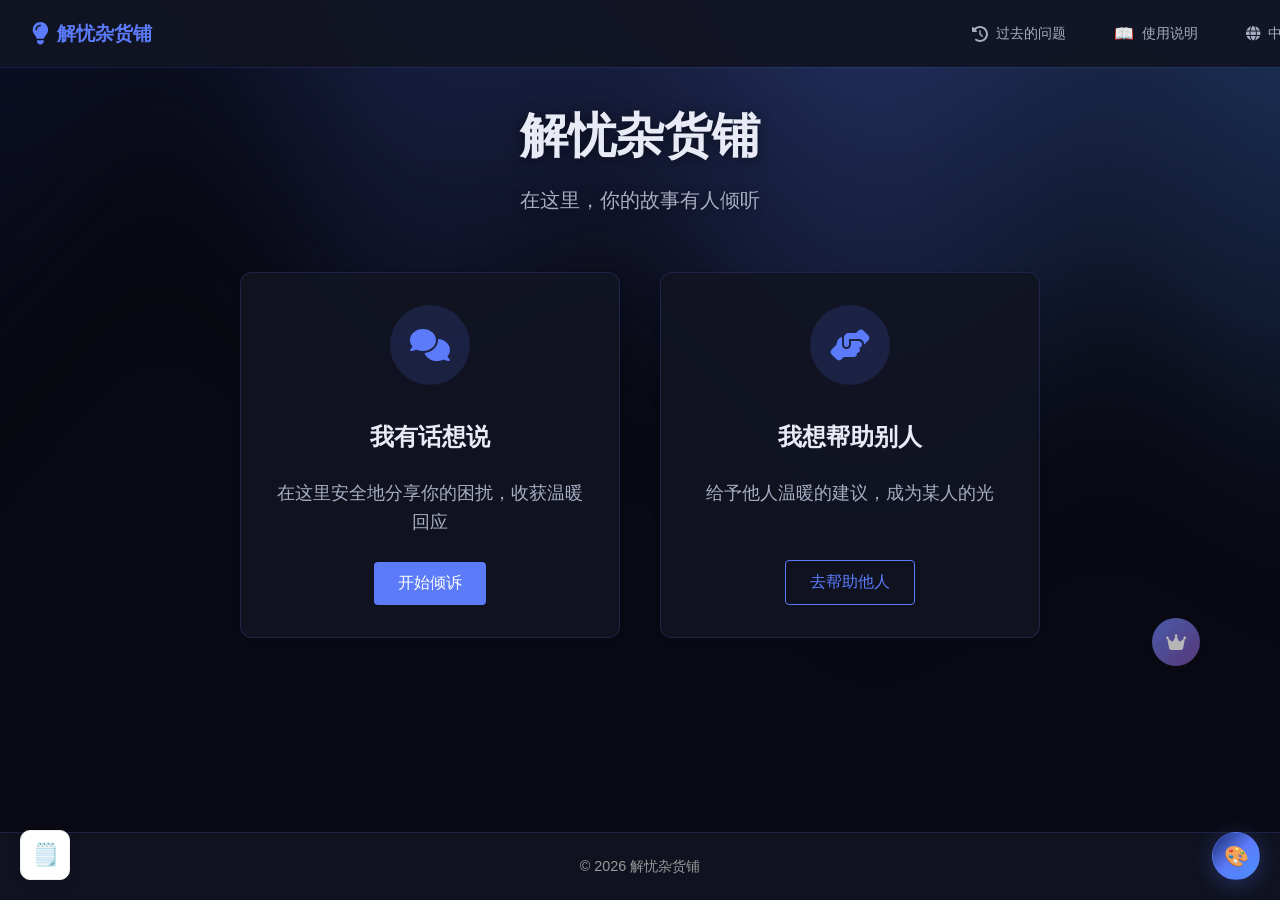
==== commit f66a13ac: "deploy: cffa9eb6c46351bff39ecf83c1f6c1352c94dd84" ====
--- a/index.html
+++ b/index.html
@@ -2,15 +2,13 @@
 <html lang="en">
   <head>
     <meta charset="UTF-8" />
-    <link rel="icon" type="image/svg+xml" href="./favicon.svg" />
-    <link rel="icon" type="image/x-icon" href="./favicon.ico" />
-    <link rel="apple-touch-icon" href="./apple-touch-icon.png" />
+    <link rel="icon" type="image/svg+xml" href="/favicon.svg" />
+    <link rel="icon" type="image/x-icon" href="/favicon.ico" />
+    <link rel="apple-touch-icon" href="/apple-touch-icon.png" />
     <meta name="viewport" content="width=device-width, initial-scale=1.0" />
     <title>Anon cafe</title>
-    <script type="module" crossorigin src="./assets/main-b6a8e6ba.js"></script>
-    <link rel="modulepreload" crossorigin href="./assets/index-3055643a.js">
-    <link rel="stylesheet" href="./assets/index-c56d079f.css">
-    <link rel="stylesheet" href="./assets/index-320cb7f2.css">
+    <script type="module" crossorigin src="/assets/main-74a4308a.js"></script>
+    <link rel="stylesheet" href="/assets/index-bec71007.css">
   </head>
   <body>
     <div id="root"></div>
--- a/assets/index-bec71007.css
+++ b/assets/index-bec71007.css
@@ -0,0 +1 @@
+.header{background-color:var(--bg-surface);backdrop-filter:blur(12px);-webkit-backdrop-filter:blur(12px);box-shadow:0 1px 0 color-mix(in srgb,var(--primary-color) 15%,transparent);padding:1rem 0;position:fixed;top:0;left:0;right:0;z-index:1000}.header .container{max-width:1400px;width:100%;margin:0 auto;padding:0 2rem;display:flex;justify-content:space-between;align-items:center;gap:1rem}.header .nav-actions{margin-right:0}.logo{display:flex;align-items:center;text-decoration:none;color:var(--primary-color, #5B7BFA);font-size:1.2rem;font-weight:600}.logo a{display:flex;align-items:center;text-decoration:none;color:inherit}.logo-icon{margin-right:.5rem;font-size:1.4rem}.nav-actions{display:flex;align-items:center;gap:1rem}.nav-link,.history-link{display:flex;align-items:center;text-decoration:none;color:var(--text-secondary);font-size:.9rem;font-weight:400;padding:.5rem 1rem;border-radius:4px;transition:all .2s;background:none;border:none;cursor:pointer;gap:.5rem}.nav-link:hover,.history-link:hover{background-color:color-mix(in srgb,var(--primary-color) 14%,transparent);color:var(--primary-color)}.nav-link svg,.history-link svg{margin-right:0;font-size:1rem}.nav-link span,.history-link span{font-size:.9rem;font-weight:400;color:inherit}.language-selector{position:relative;z-index:100}.language-button{display:flex;align-items:center;gap:.5rem;padding:.5rem 1rem;border-radius:4px;cursor:pointer;font-size:.9rem;font-weight:400;color:var(--text-secondary);transition:all .2s;user-select:none;background:none;border:none}.language-button:hover{background-color:color-mix(in srgb,var(--primary-color) 14%,transparent);color:var(--primary-color)}.language-button span{font-size:.9rem;font-weight:400;color:inherit}.language-dropdown{position:absolute;top:100%;right:0;background-color:var(--bg-surface);border-radius:4px;box-shadow:0 2px 8px #0000001a;padding:.5rem 0;min-width:120px;opacity:0;visibility:hidden;transform:translateY(-10px);transition:all .2s}.language-selector:hover .language-dropdown{opacity:1;visibility:visible;transform:translateY(0)}.language-option{padding:.5rem 1rem;cursor:pointer;font-size:.9rem;font-weight:400;color:var(--text-secondary);transition:all .2s;display:flex;align-items:center}.language-option:hover{background-color:color-mix(in srgb,var(--primary-color) 14%,transparent);color:var(--primary-color)}.language-option.active{color:var(--primary-color);font-weight:500;background-color:color-mix(in srgb,var(--primary-color) 18%,transparent)}.instruction-button{display:flex;align-items:center;gap:.5rem;padding:.5rem 1rem;border-radius:4px;cursor:pointer;font-size:.9rem;font-weight:400;color:var(--text-secondary);transition:all .2s;background:none;border:none;text-decoration:none}.instruction-button:hover{background-color:color-mix(in srgb,var(--primary-color) 14%,transparent);color:var(--primary-color)}.instruction-button span[role=img]{font-size:1rem;margin-right:0}@media (max-width: 768px){.nav-actions{gap:.5rem}.nav-link span,.history-link span,.language-button span{display:none}.nav-link,.history-link,.language-button,.instruction-button{padding:.5rem}.language-dropdown{right:-1rem}}.footer-links{display:flex;justify-content:center;flex-wrap:wrap;margin-bottom:1rem;gap:1.5rem}.footer-links a{color:var(--text-secondary);text-decoration:none;font-size:.875rem;transition:color .2s ease}.footer-links a:hover{color:var(--primary-color);text-decoration:underline}.copyright{font-size:.75rem;color:var(--text-muted)}@media (max-width: 576px){.footer-links{flex-direction:column;gap:.75rem}}.layout{display:flex;flex-direction:column;min-height:100vh}.main-content{flex:1;padding-top:64px;transition:opacity .3s ease-out}.footer{padding:1.5rem 0;background-color:#121422eb;backdrop-filter:blur(12px);-webkit-backdrop-filter:blur(12px);border-top:1px solid color-mix(in srgb,var(--primary-color) 15%,transparent);text-align:center;font-size:.9rem;color:var(--text-secondary);transition:opacity .3s ease-out,background-color .3s ease}html[data-theme-mode=light] .footer,:root[data-theme-mode=light] .footer{background-color:#ffffffd9!important}.footer .container{max-width:1200px;margin:0 auto;padding:0 1rem}.layout.language-changing .main-content,.layout.language-changing .footer{opacity:.5}@media (max-width: 768px){.main-content{padding-top:56px}}:root{--primary: #5B7BFA;--primary-dark: #4360D3;--primary-light: #8A9FFC;--secondary: #FF6B6B;--secondary-dark: #E95252;--secondary-light: #FF9E9E;--white: #FFFFFF;--black: #000000;--gray-100: #F8F9FA;--gray-200: #E9ECEF;--gray-300: #DEE2E6;--gray-400: #CED4DA;--gray-500: #ADB5BD;--gray-600: #6C757D;--gray-700: #495057;--gray-800: #343A40;--gray-900: #212529;--shadow-sm: 0 1px 2px 0 rgba(0, 0, 0, .05);--shadow-md: 0 4px 6px -1px rgba(0, 0, 0, .1), 0 2px 4px -1px rgba(0, 0, 0, .06);--shadow-lg: 0 10px 15px -3px rgba(0, 0, 0, .1), 0 4px 6px -2px rgba(0, 0, 0, .05);--space-2: .5rem;--space-4: 1rem;--space-6: 1.5rem;--space-8: 2rem;--space-10: 2.5rem;--space-12: 3rem}@keyframes home-page-enter{0%{opacity:0;transform:translateY(12px);filter:blur(6px)}to{opacity:1;transform:translateY(0);filter:blur(0)}}#home-view{animation:home-page-enter .8s cubic-bezier(.22,1,.36,1) both}.hero{text-align:center;margin-bottom:0;padding-top:0;padding-bottom:var(--space-6);padding-left:var(--space-4);padding-right:var(--space-4)}.hero-title{font-size:2.25rem;font-weight:700;color:var(--text-primary, var(--text-primary));margin-bottom:var(--space-4);opacity:0;transform:translateY(20px);transition:opacity .5s ease,transform .5s ease;text-shadow:0 2px 12px rgba(0,0,0,.5)}.hero-title.visible{opacity:1;transform:translateY(0)}.hero-subtitle{font-size:1.25rem;color:var(--text-secondary, var(--text-secondary));max-width:700px;margin:0 auto;line-height:1.625;opacity:0;transform:translateY(20px);transition:opacity .5s ease,transform .5s ease;transition-delay:.2s;text-shadow:0 2px 8px rgba(0,0,0,.5)}.hero-subtitle.visible{opacity:1;transform:translateY(0)}.options-container{margin-top:0}.option-cards{display:grid;grid-template-columns:1fr;grid-gap:var(--space-8);margin-top:var(--space-8)}@media (min-width: 768px){.hero-title{font-size:3rem}.option-cards{grid-template-columns:1fr 1fr;grid-gap:var(--space-10)}}.option-card{display:flex;flex-direction:column;align-items:center;padding:var(--space-8);background-color:var(--bg-surface);backdrop-filter:blur(16px);-webkit-backdrop-filter:blur(16px);border-radius:.75rem;box-shadow:0 8px 32px #0006;text-decoration:none;transition:all .3s ease-in-out;border:1px solid color-mix(in srgb,var(--primary-color) 18%,transparent);text-align:center;opacity:0;transform:translateY(20px);transition:opacity .5s ease,transform .5s ease,box-shadow .3s ease,transform .3s ease}.option-card.visible{opacity:1;transform:translateY(0)}.option-card:hover{box-shadow:var(--shadow-lg);transform:translateY(-4px)}.option-icon{display:flex;align-items:center;justify-content:center;width:80px;height:80px;border-radius:50%;margin-bottom:var(--space-4);color:var(--white);font-size:1.875rem}.option-card:nth-child(1) .option-icon{background-color:var(--secondary)}.option-card:nth-child(2) .option-icon{background-color:var(--primary)}.option-card h2{font-size:1.5rem;font-weight:700;color:var(--text-primary, var(--text-primary));margin-bottom:var(--space-2)}.option-card p{font-size:1.125rem;color:var(--text-secondary, var(--text-secondary));line-height:1.625;margin-bottom:1.5rem}.option-card .btn-primary{margin-top:auto}.btn-primary{display:inline-block;background-color:var(--primary);color:var(--white);padding:.5rem 1rem;border-radius:50px;font-weight:500;transition:all .3s ease}.btn-primary:hover{background-color:var(--primary-dark)}#home-view{padding-bottom:var(--space-12)}.landing-container{display:flex;flex-direction:column;align-items:center;padding:2rem;min-height:100vh;background-color:#f5f7fa}.landing-header{text-align:center;margin-bottom:3rem}.landing-header h1{font-size:2.5rem;margin-bottom:.5rem;color:#333}.landing-header p{font-size:1.2rem;color:#666}.options-container{display:flex;justify-content:center;gap:2rem;width:100%;max-width:1200px;margin-bottom:3rem}.option-card{flex:1;max-width:500px;text-align:center;padding:2rem;border-radius:12px;box-shadow:0 4px 12px #0000000d}.icon-container{display:flex;justify-content:center;align-items:center;width:80px;height:80px;margin:0 auto 1.5rem;background-color:#f0f5ff;border-radius:50%}.option-icon{font-size:2rem}.action-button{min-width:150px;height:40px;font-size:1rem}.action-button.outlined{border-color:var(--primary-color, #5B7BFA);color:var(--primary-color, #5B7BFA)}.footer{margin-top:auto;color:#999;font-size:.9rem}@media (max-width: 768px){.options-container{flex-direction:column;align-items:center}.option-card{width:100%}}.hero-title,.hero-subtitle,.option-card{opacity:0;transform:translateY(20px);transition:opacity .5s ease-out,transform .5s ease-out}.hero-title.visible,.hero-subtitle.visible,.option-card.visible{opacity:1;transform:translateY(0)}.hero-title,.hero-subtitle,.option-card h2,.option-card p,.btn-primary{transition:opacity .3s ease-out}[data-i18n-loading=true] .hero-title,[data-i18n-loading=true] .hero-subtitle,[data-i18n-loading=true] .option-card h2,[data-i18n-loading=true] .option-card p,[data-i18n-loading=true] .btn-primary{opacity:.5}.help-page-container{max-width:800px;margin:0 auto;padding:2rem 1rem}.help-header{margin-bottom:30px;text-align:center}.help-header h1{font-size:28px;margin-bottom:10px}.help-header p{color:#666;margin-bottom:20px}.action-buttons{display:flex;justify-content:space-between;margin:20px 0}.search-filter-container{display:flex;justify-content:space-between;align-items:center;margin-bottom:20px;flex-wrap:wrap}.search-box{width:300px;margin-bottom:10px}.filter-options{margin-bottom:10px}.tags-container{display:flex;flex-wrap:wrap;margin-bottom:20px;gap:10px}.tag{display:inline-block;padding:5px 12px;background-color:#f0f0f0;border-radius:16px;cursor:pointer;transition:all .3s}.tag:hover{background-color:#e0e0e0}.tag.active{background-color:#1890ff;color:#fff}.posts-container{display:flex;flex-direction:column;gap:16px}.post-card{border-radius:8px;transition:all .3s}.post-card:hover{box-shadow:0 4px 12px #0000001a}.post-link{color:inherit;text-decoration:none}.post-content{display:flex;flex-direction:column}.post-text{font-size:16px;margin-bottom:12px;overflow:hidden;text-overflow:ellipsis;display:-webkit-box;-webkit-line-clamp:3;-webkit-box-orient:vertical}.post-meta{display:flex;justify-content:space-between;color:#888;font-size:14px;margin-bottom:8px}.post-tags{display:flex;flex-wrap:wrap;gap:8px;margin-bottom:12px}.post-tag{font-size:12px;padding:2px 8px;background-color:#f0f0f0;border-radius:12px}.post-stats{display:flex;gap:16px;color:#888}.loading-container,.error-container,.no-posts-container{text-align:center;padding:40px 0}.loading-spinner{border:4px solid #f3f3f3;border-top:4px solid #1890ff;border-radius:50%;width:30px;height:30px;animation:spin 1s linear infinite;margin:0 auto 20px}@keyframes spin{0%{transform:rotate(0)}to{transform:rotate(360deg)}}.pagination{margin-top:20px;text-align:center}@media (max-width: 768px){.search-filter-container{flex-direction:column;align-items:stretch}.search-box{width:100%;margin-bottom:15px}.filter-options{width:100%;overflow-x:auto}}.tag-selector{margin-bottom:1.5rem}.tag-label{display:block;margin-bottom:.5rem;font-weight:500;font-family:inherit}.common-tags{display:flex;flex-wrap:wrap;gap:.5rem;margin-bottom:1rem}.tag-chip{background-color:#f1f1f1;border:1px solid var(--primary, #5B7BFA);border-radius:16px;padding:.3rem .8rem;font-size:.9rem;font-family:inherit;cursor:pointer;transition:all .2s;color:var(--primary, #5B7BFA);background:#f5faff}.tag-chip.selected{background-color:var(--primary, #5B7BFA);color:#fff;border-color:var(--primary, #5B7BFA)}.tag-input-container{margin-bottom:.75rem}.tag-input{width:100%;padding:.6rem;border:1px solid color-mix(in srgb,var(--primary-color) 18%,transparent);border-radius:4px;font-family:inherit;transition:border-color .2s;box-sizing:border-box}.tag-input:focus{outline:none;border-color:var(--primary, #5B7BFA);box-shadow:0 0 0 2px #4285f426}.confession-textarea{width:100%;min-height:150px;padding:1rem;border:1px solid color-mix(in srgb,var(--primary-color) 18%,transparent);border-radius:4px;font-family:inherit;transition:border-color .2s;resize:vertical;box-sizing:border-box}.confession-textarea:focus{outline:none;border-color:var(--primary, #5B7BFA);box-shadow:0 0 0 2px #4285f426}.confession-textarea.error{border-color:#e53935}.error-message{color:#e53935;font-size:.9rem;margin-top:.3rem}.form-section{margin-top:2rem;margin-bottom:2rem}.form-section h3{font-size:1.2rem;margin-bottom:1rem;color:#333}.checkbox-group{margin-bottom:1rem}.checkbox-label{display:flex;align-items:center;cursor:pointer}.checkbox-label input{margin-right:.5rem}.email-input{width:100%;padding:.7rem;border:1px solid color-mix(in srgb,var(--primary-color) 18%,transparent);border-radius:4px;box-sizing:border-box}.email-input.error{border-color:#e53935}.form-actions{display:flex;justify-content:space-between;align-items:center;margin-top:2rem}.btn-primary{background-color:var(--primary-color, #5B7BFA);color:#fff;border:none;border-radius:4px;padding:.7rem 1.5rem;cursor:pointer;font-weight:500;transition:background-color .2s}.btn-primary:hover{background-color:#4360d3}.btn-primary:disabled{background-color:#a1c0fa;cursor:not-allowed}.btn-secondary{background-color:transparent;color:var(--primary-color, #5B7BFA);border:none;padding:.7rem 1.5rem;cursor:pointer;font-weight:500;font-size:1rem}.btn-secondary:hover{text-decoration:underline}.add-tags-label{font-family:inherit}.selected-tags{margin-top:.5rem}.tags-list{display:flex;flex-wrap:wrap;gap:.5rem}.tag{display:inline-flex;align-items:center;background-color:color-mix(in srgb,var(--primary-color) 18%,transparent);color:var(--primary-color);border-radius:16px;padding:.3rem .6rem;font-size:.9rem}.remove-tag{background:none;border:none;color:var(--primary-color);margin-left:.3rem;font-size:1.2rem;cursor:pointer;padding:0 .2rem}.confession-page{padding:2rem 1rem}.container{max-width:800px;margin:0 auto}.confession-title{font-size:2rem;color:#333;margin-bottom:0;text-align:center}.confession-subtitle{color:#666;margin-bottom:0;text-align:center}.confession-form{background-color:var(--bg-surface);border-radius:8px;padding:2rem;box-shadow:0 2px 10px #0000001a;width:100%;box-sizing:border-box}.form-group{margin-bottom:1.5rem;width:100%;box-sizing:border-box}.btn-primary-outline{background:var(--bg-surface);color:var(--primary, #5B7BFA);border:1.5px solid var(--primary, #5B7BFA);border-radius:4px;padding:.7rem 1.5rem;cursor:pointer;font-weight:500;transition:background .2s,color .2s,border-color .2s}.btn-primary-outline:hover{background:var(--primary, #5B7BFA);color:#fff;border-color:var(--primary, #5B7BFA)}.confession-main{display:flex;flex-direction:column;align-items:center;justify-content:flex-start;margin-top:0;padding-top:0;min-height:0}.privacy-warning-box{background-color:#fff3cd;border:2px solid #ffc107;border-radius:8px;padding:1.5rem;margin-bottom:2rem;display:flex;align-items:flex-start;gap:1rem;box-shadow:0 2px 8px #ffc10733}.warning-icon{font-size:2rem;line-height:1;flex-shrink:0}.warning-content{flex:1}.warning-title{color:#856404;font-size:1.1rem;font-weight:600;margin:0 0 .5rem}.warning-text{color:#664d03;font-size:.95rem;line-height:1.5;margin:0}._successView_149fz_2{max-width:900px;margin:0 auto;padding:2rem 1rem;text-align:center}._successHeader_149fz_9{margin-bottom:2.5rem}._successIcon_149fz_13{font-size:4rem;color:#4caf50;margin-bottom:1rem}._successTitle_149fz_19{font-size:2rem;font-weight:600;margin-bottom:.5rem;color:#333}._successSubtitle_149fz_26{font-size:1.1rem;color:#666;max-width:600px;margin:0 auto}._accessCodeContainer_149fz_33{background-color:#f5f7fa;border-radius:10px;padding:1.5rem;margin-bottom:2rem;box-shadow:0 4px 6px #0000000d}._accessCodeTitle_149fz_41{font-size:1.3rem;margin-bottom:1rem;color:#333}._accessCodeDisplay_149fz_47{background-color:var(--bg-surface);border-radius:8px;padding:1rem;display:flex;justify-content:center;align-items:center;margin:0 auto 1rem;max-width:300px;font-size:1.2rem;font-weight:600;letter-spacing:1px;box-shadow:0 2px 4px #0000000d}._copyCodeBtn_149fz_62{background:none;border:none;color:var(--primary-color);cursor:pointer;margin-left:10px;padding:5px;transition:color .2s}._copyCodeBtn_149fz_62:hover{color:#3a5a8c}._copied_149fz_76{color:#2e7d32}._copyStatus_149fz_80{margin:-.4rem 0 .8rem;color:#2e7d32;font-size:.9rem;font-weight:600}._accessCodeDesc_149fz_87{font-size:.9rem;color:#666;margin-bottom:1.5rem}._notebookTip_149fz_93{font-size:.9rem;color:var(--primary-color, #5B7BFA);margin:-.8rem auto 1.2rem;max-width:560px}._viewPostBtn_149fz_100{background-color:#1f4fbf;color:#fff;border:none;border-radius:4px;padding:.7rem 1.5rem;font-size:1rem;font-weight:600;display:inline-flex;align-items:center;cursor:pointer;transition:background-color .2s}._viewPostBtn_149fz_100:hover{background-color:#163d97}._viewPostBtn_149fz_100 svg{margin-right:.5rem}._sharePostBtn_149fz_122{background-color:var(--bg-surface);color:var(--primary-color);border:1.5px solid var(--primary-color);border-radius:4px;padding:.7rem 1.5rem;font-size:1rem;display:inline-flex;align-items:center;cursor:pointer;transition:background-color .2s,color .2s;margin-top:1.5rem}._sharePostBtn_149fz_122:hover{background-color:#f0f4f9;color:#3a5a8c}._successMessage_149fz_141{margin-bottom:2rem}._messageCard_149fz_145{background-color:var(--bg-surface);border-radius:10px;padding:1.5rem;margin:0 auto;max-width:700px;box-shadow:0 4px 6px #0000000d;text-align:left}._messageInfo_149fz_155{margin-bottom:1rem}._messageMeta_149fz_159{display:flex;justify-content:space-between;margin-bottom:1rem;font-size:.9rem;color:#666}._messageAuthor_149fz_167{display:flex;align-items:center;gap:.5rem}._messageAuthor_149fz_167 svg{color:#4caf50}._messageTime_149fz_177{font-style:italic}._messageContent_149fz_181{font-size:1rem;line-height:1.6;color:#333;margin-bottom:1.5rem}._messageTags_149fz_188{display:flex;flex-wrap:wrap;gap:.5rem}._tag_149fz_194{background-color:#edf2f7;color:var(--primary-color);border-radius:50px;padding:.3rem .8rem;font-size:.8rem}._successActions_149fz_202{margin-bottom:2rem}._actionButtons_149fz_206{display:flex;justify-content:center;gap:1rem;flex-wrap:wrap}._actionButtons_149fz_206 a{background-color:var(--primary-color, #5B7BFA);color:#fff;border:none;border-radius:4px;padding:.8rem 1.5rem;font-size:1rem;font-weight:500;text-decoration:none;display:flex;align-items:center;transition:background-color .2s}._actionButtons_149fz_206 a:hover{background-color:#3d63cc}._actionButtons_149fz_206 a svg{margin-right:.5rem}._successInfoBox_149fz_235{background-color:#f0f4f9;border-radius:8px;padding:1.5rem;margin:0 auto 2rem;max-width:700px;text-align:left}._tooltipHeader_149fz_244{display:flex;align-items:center;margin-bottom:1rem}._tooltipHeader_149fz_244 h3{display:flex;align-items:center;font-size:1.1rem;color:var(--primary-color);margin:0}._tooltipHeader_149fz_244 h3 svg{margin-right:.5rem}._successInfoBox_149fz_235 ul{list-style-type:disc;padding-left:1.5rem;color:#555;line-height:1.6;margin:0}._successInfoBox_149fz_235 li{margin-bottom:.5rem}._notebookNotice_149fz_275,._mentorNotice_149fz_276{display:flex;align-items:flex-start;gap:1rem;max-width:700px;margin:0 auto 1.25rem;padding:1.1rem 1.3rem;border-radius:12px;text-align:left;background-color:var(--bg-surface);border:1px solid color-mix(in srgb,var(--primary-color) 22%,transparent);box-shadow:0 4px 18px #00000014}._mentorNotice_149fz_276{border-color:color-mix(in srgb,#ff6b9d 28%,transparent);background:color-mix(in srgb,#ff6b9d 6%,var(--bg-surface))}._noticeIcon_149fz_295{flex-shrink:0;width:40px;height:40px;border-radius:10px;display:flex;align-items:center;justify-content:center;font-size:1.1rem;background:color-mix(in srgb,var(--primary-color) 18%,transparent);color:var(--primary-color)}._mentorNotice_149fz_276 ._noticeIcon_149fz_295{background:color-mix(in srgb,#ff6b9d 20%,transparent);color:#ff6b9d}._noticeBody_149fz_313{flex:1}._noticeBody_149fz_313 h4{margin:0 0 .35rem;font-size:1rem;font-weight:700;color:var(--text-primary)}._noticeBody_149fz_313 p{margin:0;font-size:.9rem;line-height:1.55;color:var(--text-secondary)}._mentorLink_149fz_331{display:inline-block;margin-top:.7rem;padding:.5rem 1rem;border-radius:8px;font-size:.85rem;font-weight:600;text-decoration:none;background:#ff6b9d;color:#fff;transition:transform .2s,box-shadow .2s}._mentorLink_149fz_331:hover{transform:translateY(-1px);box-shadow:0 6px 18px #ff6b9d4d}@media (max-width: 768px){._successIcon_149fz_13{font-size:3rem}._successTitle_149fz_19{font-size:1.8rem}._accessCodeDisplay_149fz_47{font-size:1rem}._tooltipHeader_149fz_244{flex-direction:column;align-items:flex-start;gap:.5rem}}._helpSuccessView_obc9r_2{max-width:900px;margin:0 auto;padding:2rem 1rem;text-align:center}._successHeader_obc9r_9{margin-bottom:2.5rem}._successIcon_obc9r_13{font-size:4rem;color:#4caf50;margin-bottom:1rem}._successTitle_obc9r_19{font-size:2rem;font-weight:600;margin-bottom:.5rem;color:#333}._successSubtitle_obc9r_26{font-size:1.1rem;color:#666;max-width:600px;margin:0 auto}._helperStatsContainer_obc9r_33{background-color:#f5f7fa;border-radius:10px;padding:1.5rem;margin-bottom:2rem;box-shadow:0 4px 6px #0000000d}._helperStatsContainer_obc9r_33 h2{font-size:1.5rem;margin-bottom:1.5rem;color:#333}._statsGrid_obc9r_47{display:grid;grid-template-columns:repeat(3,1fr);gap:1.5rem;margin-bottom:2rem}._statItem_obc9r_54{background-color:var(--bg-surface);border-radius:8px;padding:1.5rem 1rem;box-shadow:0 2px 4px #0000000d}._statNumber_obc9r_61{font-size:2.5rem;font-weight:700;color:#4a6fa5;margin-bottom:.5rem}._statLabel_obc9r_68{font-size:.9rem;color:#666}._successMessage_obc9r_73{font-size:1rem;line-height:1.8;color:#555;margin:0 auto;max-width:700px;text-align:left;padding:1rem}._successMessage_obc9r_73 p{margin-bottom:1rem}._successActions_obc9r_87{margin-top:2rem}._actionButtons_obc9r_91{display:flex;justify-content:center;gap:1rem;flex-wrap:wrap}._actionButtons_obc9r_91 a{background-color:#4a6fa5;color:#fff;border:none;border-radius:4px;padding:.8rem 1.5rem;font-size:1rem;font-weight:500;text-decoration:none;display:flex;align-items:center;transition:background-color .2s}._actionButtons_obc9r_91 a:hover{background-color:#3a5a8c}._actionButtons_obc9r_91 a svg{margin-right:.5rem}@media (max-width: 768px){._statsGrid_obc9r_47{grid-template-columns:1fr}._successIcon_obc9r_13{font-size:3rem}._successTitle_obc9r_19{font-size:1.8rem}._statNumber_obc9r_61{font-size:2rem}}.debug-menu{position:fixed;bottom:20px;right:20px;z-index:1000}.language-selector{display:flex;flex-wrap:wrap;gap:8px}.language-selector .ant-btn{min-width:100px}.translation-debug{margin-top:16px;border-top:1px solid var(--border-color);padding-top:16px}.translation-key{display:flex;justify-content:space-between;padding:4px 0}.translation-key:hover{background-color:var(--hover-bg)}@media (prefers-color-scheme: dark){:root{--border-color: #303030;--hover-bg: #1f1f1f}.debug-menu .ant-card{background-color:#141414}.debug-menu .ant-typography{color:#ffffffd9}.debug-menu .ant-divider{border-color:#303030}}@media (prefers-color-scheme: light){:root{--border-color: #f0f0f0;--hover-bg: #fafafa}}._topicDetailContainer_zjaq3_2{max-width:900px;margin:0 auto;padding:2rem 1rem}._navigationBar_zjaq3_8{margin-bottom:1.5rem}._backLink_zjaq3_12{display:inline-flex;align-items:center;color:#4a6fa5;text-decoration:none;font-size:1rem;transition:color .2s}._backLink_zjaq3_12:hover{color:#3a5a8c}._backLink_zjaq3_12 svg{margin-right:.5rem}._loadingContainer_zjaq3_29{text-align:center;padding:4rem 1rem}._spinner_zjaq3_34{display:inline-block;width:40px;height:40px;border:4px solid rgba(74,111,165,.2);border-radius:50%;border-top-color:#4a6fa5;animation:_spin_zjaq3_34 1s ease-in-out infinite;margin-bottom:1rem}@keyframes _spin_zjaq3_34{to{transform:rotate(360deg)}}._errorContainer_zjaq3_49{text-align:center;padding:4rem 1rem}._errorContainer_zjaq3_49 h2{margin-bottom:1rem;color:#e53e3e}._errorContainer_zjaq3_49 p{margin-bottom:2rem;color:#666}._returnHomeLink_zjaq3_64{display:inline-flex;align-items:center;background-color:#4a6fa5;color:#fff;text-decoration:none;padding:.8rem 1.5rem;border-radius:4px;transition:background-color .2s}._returnHomeLink_zjaq3_64:hover{background-color:#3a5a8c}._returnHomeLink_zjaq3_64 svg{margin-right:.5rem}._topicDetail_zjaq3_2{background-color:var(--bg-surface);border-radius:10px;box-shadow:0 4px 6px #0000000d;padding:2rem;margin-bottom:2rem}._topicHeader_zjaq3_91{display:flex;justify-content:space-between;margin-bottom:1.5rem}._topicMeta_zjaq3_97{display:flex;align-items:center;gap:1rem}._topicCategory_zjaq3_103{background-color:#4a6fa51a;color:#4a6fa5;padding:.3rem .8rem;border-radius:20px;font-size:.85rem;font-weight:500}._topicTime_zjaq3_112{color:#888;font-size:.85rem}._topicViews_zjaq3_117{display:flex;align-items:center;gap:.5rem;color:#888;font-size:.85rem}._topicTitle_zjaq3_125{font-size:1.5rem;margin-bottom:1.5rem;color:#333;line-height:1.4}._topicContent_zjaq3_132{color:#444;line-height:1.8;font-size:1rem;margin-bottom:1.5rem}._topicContent_zjaq3_132 p{margin-bottom:1rem}._topicFooter_zjaq3_143{display:flex;justify-content:space-between;align-items:center;padding-top:1.5rem;border-top:1px solid #eee}._topicTags_zjaq3_151{display:flex;flex-wrap:wrap;gap:.5rem}._topicTag_zjaq3_151{padding:.3rem .8rem;background-color:#f5f5f5;border-radius:20px;font-size:.8rem;color:#666}._topicActions_zjaq3_165{display:flex;gap:1rem}._topicAction_zjaq3_165{display:flex;align-items:center;gap:.5rem;color:#666;font-size:.9rem;cursor:pointer;background:none;border:none;transition:color .2s;padding:.3rem .5rem}._topicAction_zjaq3_165:hover{color:#4a6fa5}._repliesContainer_zjaq3_187{margin-bottom:2rem}._repliesHeader_zjaq3_191{display:flex;justify-content:space-between;align-items:center;margin-bottom:1.5rem;padding-bottom:.8rem;border-bottom:1px solid #eee}._repliesTitle_zjaq3_200{font-size:1.2rem;color:#333;font-weight:600;display:flex;align-items:center}._repliesCount_zjaq3_208{background-color:#4a6fa5;color:#fff;padding:.2rem .6rem;border-radius:20px;font-size:.8rem;margin-left:.8rem}._repliesSort_zjaq3_217{display:flex;gap:1rem}._sortOption_zjaq3_222{color:#888;font-size:.9rem;cursor:pointer;background:none;border:none;transition:color .2s;padding:.3rem .5rem}._sortOption_zjaq3_222._active_zjaq3_232{color:#4a6fa5;font-weight:500}._sortOption_zjaq3_222:hover:not(._active_zjaq3_232){color:#333}._replyList_zjaq3_241{display:flex;flex-direction:column;gap:1.5rem}._noReplies_zjaq3_247{text-align:center;color:#888;padding:2rem 0;font-style:italic}._replyCard_zjaq3_254{background-color:var(--bg-surface);border-radius:10px;box-shadow:0 2px 5px #0000000d;padding:1.5rem}._replyHeader_zjaq3_261{display:flex;justify-content:space-between;align-items:center;margin-bottom:1rem}._replyAuthor_zjaq3_268{font-weight:500;color:#333}._replyTime_zjaq3_273{color:#888;font-size:.85rem}._replyContent_zjaq3_278{color:#444;line-height:1.6;margin-bottom:1rem}._replyFooter_zjaq3_284{display:flex;justify-content:flex-end}._likeButton_zjaq3_289{display:flex;align-items:center;gap:.5rem;color:#888;font-size:.85rem;background:none;border:none;cursor:pointer;transition:color .2s;padding:.3rem .5rem}._likeButton_zjaq3_289:hover{color:#e53e3e}._postReply_zjaq3_306{background-color:var(--bg-surface);border-radius:10px;box-shadow:0 4px 6px #0000000d;padding:2rem}._postReplyTitle_zjaq3_313{display:flex;align-items:center;font-size:1.2rem;color:#333;margin-bottom:1.5rem}._postReplyTitle_zjaq3_313 svg{margin-right:.8rem;color:#4a6fa5}._replyForm_zjaq3_326{display:flex;flex-direction:column}._replyTextarea_zjaq3_331{min-height:150px;padding:1rem;border:1px solid color-mix(in srgb,var(--primary-color) 18%,transparent);border-radius:8px;font-family:inherit;font-size:1rem;color:#333;resize:vertical;margin-bottom:1.5rem;transition:border-color .2s,box-shadow .2s}._replyTextarea_zjaq3_331:focus{outline:none;border-color:#4a6fa5;box-shadow:0 0 0 3px #4a6fa533}._replyFormFooter_zjaq3_350{display:flex;justify-content:space-between;align-items:center}._formNote_zjaq3_356{color:#888;font-size:.9rem}._submitBtn_zjaq3_361{background-color:#4a6fa5;color:#fff;border:none;padding:.8rem 1.5rem;border-radius:4px;font-weight:500;cursor:pointer;transition:background-color .2s}._submitBtn_zjaq3_361:hover{background-color:#3a5a8c}@media (max-width: 768px){._topicHeader_zjaq3_91{flex-direction:column;gap:.8rem;align-items:flex-start}._topicFooter_zjaq3_143,._repliesHeader_zjaq3_191,._replyFormFooter_zjaq3_350{flex-direction:column;gap:1rem;align-items:flex-start}._formNote_zjaq3_356{margin-bottom:1rem}}._sharePageContainer_3sj7z_2{max-width:900px;margin:0 auto;padding:2rem 1rem}._navigationBar_3sj7z_8{margin-bottom:1.5rem}._backLink_3sj7z_12{display:inline-flex;align-items:center;color:#4a6fa5;text-decoration:none;font-size:1rem;transition:color .2s}._backLink_3sj7z_12:hover{color:#3a5a8c}._backLink_3sj7z_12 svg{margin-right:.5rem}._loadingContainer_3sj7z_29{text-align:center;padding:4rem 1rem}._spinner_3sj7z_34{display:inline-block;width:40px;height:40px;border:4px solid rgba(74,111,165,.2);border-radius:50%;border-top-color:#4a6fa5;animation:_spin_3sj7z_34 1s ease-in-out infinite;margin-bottom:1rem}@keyframes _spin_3sj7z_34{to{transform:rotate(360deg)}}._errorContainer_3sj7z_49{text-align:center;padding:4rem 1rem}._errorIcon_3sj7z_54{color:#e53e3e;margin-bottom:1rem}._errorContainer_3sj7z_49 h2{margin-bottom:1rem;color:#333}._errorContainer_3sj7z_49 p{margin-bottom:2rem;color:#666}._errorActions_3sj7z_69{margin-top:2rem}._returnHomeBtn_3sj7z_73{display:inline-flex;align-items:center;background-color:#4a6fa5;color:#fff;text-decoration:none;padding:.8rem 1.5rem;border-radius:4px;transition:background-color .2s}._returnHomeBtn_3sj7z_73:hover{background-color:#3a5a8c}._returnHomeBtn_3sj7z_73 svg{margin-right:.5rem}._shareHeader_3sj7z_92{text-align:center;margin-bottom:2.5rem}._shareIcon_3sj7z_97{font-size:3rem;color:#4a6fa5;margin-bottom:1rem}._shareTitle_3sj7z_103{font-size:2rem;font-weight:600;margin-bottom:.5rem;color:#333}._shareSubtitle_3sj7z_110{font-size:1.1rem;color:#666;max-width:600px;margin:0 auto}._shareContent_3sj7z_117{display:grid;grid-template-columns:2fr 1fr;gap:2rem}._shareCard_3sj7z_123{background-color:var(--bg-surface);border-radius:10px;box-shadow:0 4px 6px #0000000d;padding:2rem}._shareCardTitle_3sj7z_130{font-size:1.3rem;margin-bottom:1.5rem;color:#333}._shareLinkContainer_3sj7z_136{display:flex;margin-bottom:2rem}._shareLinkInput_3sj7z_141{flex-grow:1;padding:.8rem 1rem;border:1px solid color-mix(in srgb,var(--primary-color) 18%,transparent);border-right:none;border-radius:4px 0 0 4px;font-size:.9rem;color:#666;background-color:#f9f9f9}._copyLinkBtn_3sj7z_152{display:flex;align-items:center;gap:.5rem;background-color:#4a6fa5;color:#fff;border:none;border-radius:0 4px 4px 0;padding:0 1rem;cursor:pointer;transition:background-color .2s}._copyLinkBtn_3sj7z_152:hover{background-color:#3a5a8c}._socialShareTitle_3sj7z_169{font-size:1.1rem;margin-bottom:1rem;color:#333}._socialButtons_3sj7z_175{display:flex;flex-wrap:wrap;gap:1rem;margin-bottom:2rem}._socialButton_3sj7z_175{width:40px;height:40px;border-radius:50%;display:flex;align-items:center;justify-content:center;color:#fff;border:none;cursor:pointer;transition:transform .2s,box-shadow .2s}._socialButton_3sj7z_175:hover{transform:translateY(-3px);box-shadow:0 4px 8px #0000001a}._facebook_3sj7z_200{background-color:#1877f2}._twitter_3sj7z_204{background-color:#1da1f2}._whatsapp_3sj7z_208{background-color:#25d366}._wechat_3sj7z_212{background-color:#07c160}._weibo_3sj7z_216{background-color:#e6162d}._qq_3sj7z_220{background-color:#12b7f5}._otherShareOptions_3sj7z_224{display:flex;flex-wrap:wrap;gap:1rem}._shareOptionBtn_3sj7z_230{display:flex;align-items:center;gap:.5rem;background-color:#f5f5f5;color:#666;border:none;border-radius:4px;padding:.8rem 1.2rem;font-size:.9rem;cursor:pointer;transition:background-color .2s}._shareOptionBtn_3sj7z_230:hover{background-color:#eee}._shareInfo_3sj7z_248{background-color:#f5f7fa;border-radius:10px;padding:1.5rem}._shareInfoTitle_3sj7z_254{font-size:1.1rem;margin-bottom:1rem;color:#333}._shareInfoText_3sj7z_260{color:#666;line-height:1.6;margin-bottom:2rem}._shareActions_3sj7z_266{display:flex;flex-direction:column;gap:1rem}._helpOthersBtn_3sj7z_272{display:inline-flex;align-items:center;justify-content:center;background-color:#4caf50;color:#fff;text-decoration:none;padding:.8rem 1.5rem;border-radius:4px;transition:background-color .2s}._helpOthersBtn_3sj7z_272:hover{background-color:#3d9140}@media (max-width: 768px){._shareContent_3sj7z_117{grid-template-columns:1fr}._shareLinkContainer_3sj7z_136{flex-direction:column}._shareLinkInput_3sj7z_141{border-right:1px solid #ddd;border-radius:4px;margin-bottom:1rem}._copyLinkBtn_3sj7z_152{border-radius:4px}}.help-detail-container{max-width:800px;margin:0 auto;padding:30px 15px}.page-header{margin-bottom:20px}.back-link{display:inline-flex;align-items:center;gap:5px;color:var(--gray-600);font-size:.9rem;text-decoration:none}.back-link:hover{color:var(--primary)}.post-detail-card{border-radius:8px;box-shadow:0 4px 12px #0000000d;margin-bottom:30px}.post-header{display:flex;justify-content:space-between;align-items:center;margin-bottom:15px}.post-meta{display:flex;gap:15px;color:var(--gray-600);font-size:.9rem}.post-stats{display:flex;gap:15px}.post-stat{display:flex;align-items:center;gap:5px;color:var(--gray-600);font-size:.9rem}.post-title{font-size:1.5rem;margin-bottom:15px;color:var(--gray-900)}.post-tags{display:flex;flex-wrap:wrap;gap:8px;margin-bottom:20px}.post-tag{background-color:var(--gray-100);color:var(--gray-700);padding:4px 12px;border-radius:16px;font-size:.85rem}.post-content{font-size:1rem;line-height:1.6;color:var(--gray-800);margin-bottom:30px;white-space:pre-line}.replies-list{display:flex;flex-direction:column;gap:20px;margin-bottom:30px}.reply-item{background-color:var(--gray-50);border-radius:8px;padding:15px}.reply-header{display:flex;justify-content:space-between;align-items:center;margin-bottom:10px}.reply-author{display:flex;align-items:center;gap:10px;font-weight:500}.reply-time{color:var(--gray-500);font-size:.85rem}.reply-content{color:var(--gray-800);line-height:1.5;white-space:pre-line}.no-replies{text-align:center;padding:30px 0;color:var(--gray-500);font-style:italic}.reply-form{margin-top:30px}.reply-form h3{margin-bottom:15px;font-size:1.2rem;color:var(--gray-800)}.loading-message,.error-message{text-align:center;padding:50px 0;color:var(--gray-600);font-size:1.1rem}.error-message{color:var(--red-500)}.replyItem{background-color:#f9fafb;border-radius:8px;padding:16px;margin-bottom:12px}.not-found-container{display:flex;justify-content:center;align-items:center;min-height:calc(100vh - 200px);padding:40px 20px}.not-found-content{text-align:center;max-width:500px}.not-found-title{font-size:8rem;font-weight:700;color:var(--primary);margin:0;line-height:1}.not-found-subtitle{font-size:2rem;font-weight:600;margin:0 0 20px;color:var(--gray-800)}.not-found-message{font-size:1.1rem;color:var(--gray-600);margin-bottom:30px}:root{--primary: #5B7BFA;--primary-color: #5B7BFA;--primary-dark: #4360D3;--primary-light: #8A9FFC;--secondary: #4A90FA;--secondary-dark: #2E6EDB;--secondary-light: #8FB4FF;--bg-page: #0a0a14;--bg-surface: rgba(18, 20, 34, .92);--bg-surface-solid: #12141f;--bg-input: rgba(30, 33, 52, .92);--border-subtle: color-mix(in srgb, var(--primary-color) 18%, transparent);--border-focus: var(--primary-color);--text-primary: #e8ebf5;--text-secondary: #a7adc2;--text-muted: #6b7080;--text-color: #e8ebf5;--aurora-opacity: .35;--color-primary: var(--primary-color);--color-primary-dark: var(--primary-dark);--color-primary-light: color-mix(in srgb, var(--primary-color) 18%, transparent);--background-color: var(--bg-page);--light-gray: var(--text-secondary);--lighter-gray: color-mix(in srgb, var(--primary-color) 18%, transparent);--card-shadow: 0 8px 32px rgba(0, 0, 0, .4);--transition: all .3s ease;--border-radius: 12px}:root[data-theme-mode=light]{--bg-page: #ffffff;--bg-surface: rgba(255, 255, 255, .85);--bg-surface-solid: #ffffff;--bg-input: #ffffff;--border-subtle: color-mix(in srgb, var(--primary-color) 22%, transparent);--text-primary: #1f2937;--text-secondary: #4b5563;--text-muted: #9ca3af;--text-color: #1f2937;--background-color: #ffffff;--light-gray: #6b7280;--lighter-gray: color-mix(in srgb, var(--primary-color) 12%, transparent);--card-shadow: 0 4px 24px rgba(0, 0, 0, .06);--aurora-opacity: .45}html{background-color:var(--bg-page)}body{background-color:transparent!important}textarea,input[type=text],input[type=email],input[type=password],input[type=search],select{background-color:var(--bg-input);color:var(--text-primary);border-color:var(--border-subtle)}textarea::placeholder,input::placeholder{color:var(--text-secondary)}body{margin:0;font-family:-apple-system,BlinkMacSystemFont,Segoe UI,Roboto,Oxygen,Ubuntu,Cantarell,Fira Sans,Droid Sans,Helvetica Neue,sans-serif;-webkit-font-smoothing:antialiased;-moz-osx-font-smoothing:grayscale;color:var(--text-primary)}code{font-family:source-code-pro,Menlo,Monaco,Consolas,Courier New,monospace}
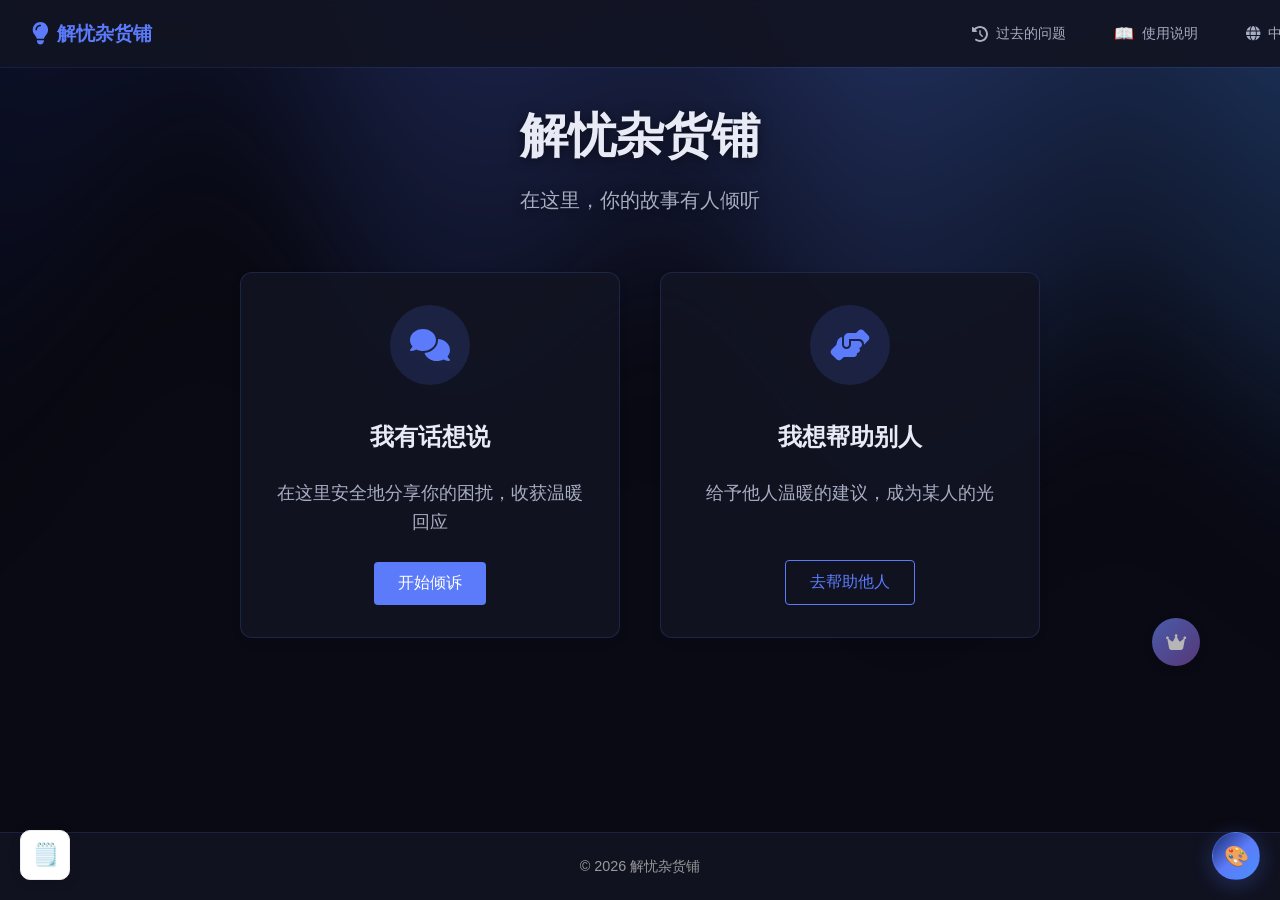
==== commit 3f1b81d4: "deploy: 29c03a738d9b1e4d2f6c7b30dd2b7f2bef465946" ====
--- a/index.html
+++ b/index.html
@@ -7,7 +7,7 @@
     <link rel="apple-touch-icon" href="/apple-touch-icon.png" />
     <meta name="viewport" content="width=device-width, initial-scale=1.0" />
     <title>Anon cafe</title>
-    <script type="module" crossorigin src="/assets/main-74a4308a.js"></script>
+    <script type="module" crossorigin src="/assets/main-714b25dd.js"></script>
     <link rel="stylesheet" href="/assets/index-bec71007.css">
   </head>
   <body>
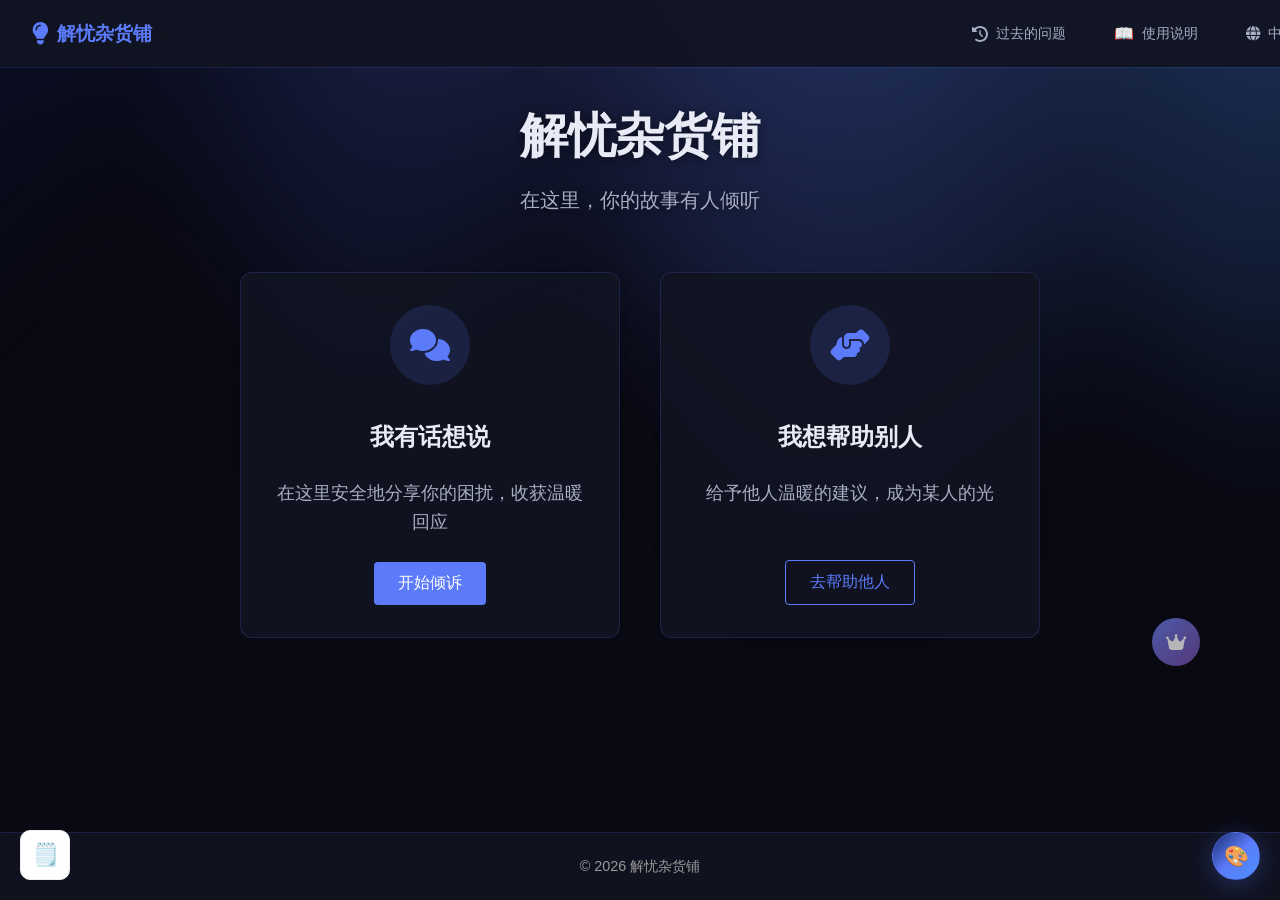
==== commit 98ba58aa: "deploy: d420ac2ce6a82df7e440c4ba2d99eb37b7b3de81" ====
--- a/index.html
+++ b/index.html
@@ -7,7 +7,7 @@
     <link rel="apple-touch-icon" href="/apple-touch-icon.png" />
     <meta name="viewport" content="width=device-width, initial-scale=1.0" />
     <title>Anon cafe</title>
-    <script type="module" crossorigin src="/assets/main-714b25dd.js"></script>
+    <script type="module" crossorigin src="/assets/main-aa6cc56b.js"></script>
     <link rel="stylesheet" href="/assets/index-bec71007.css">
   </head>
   <body>
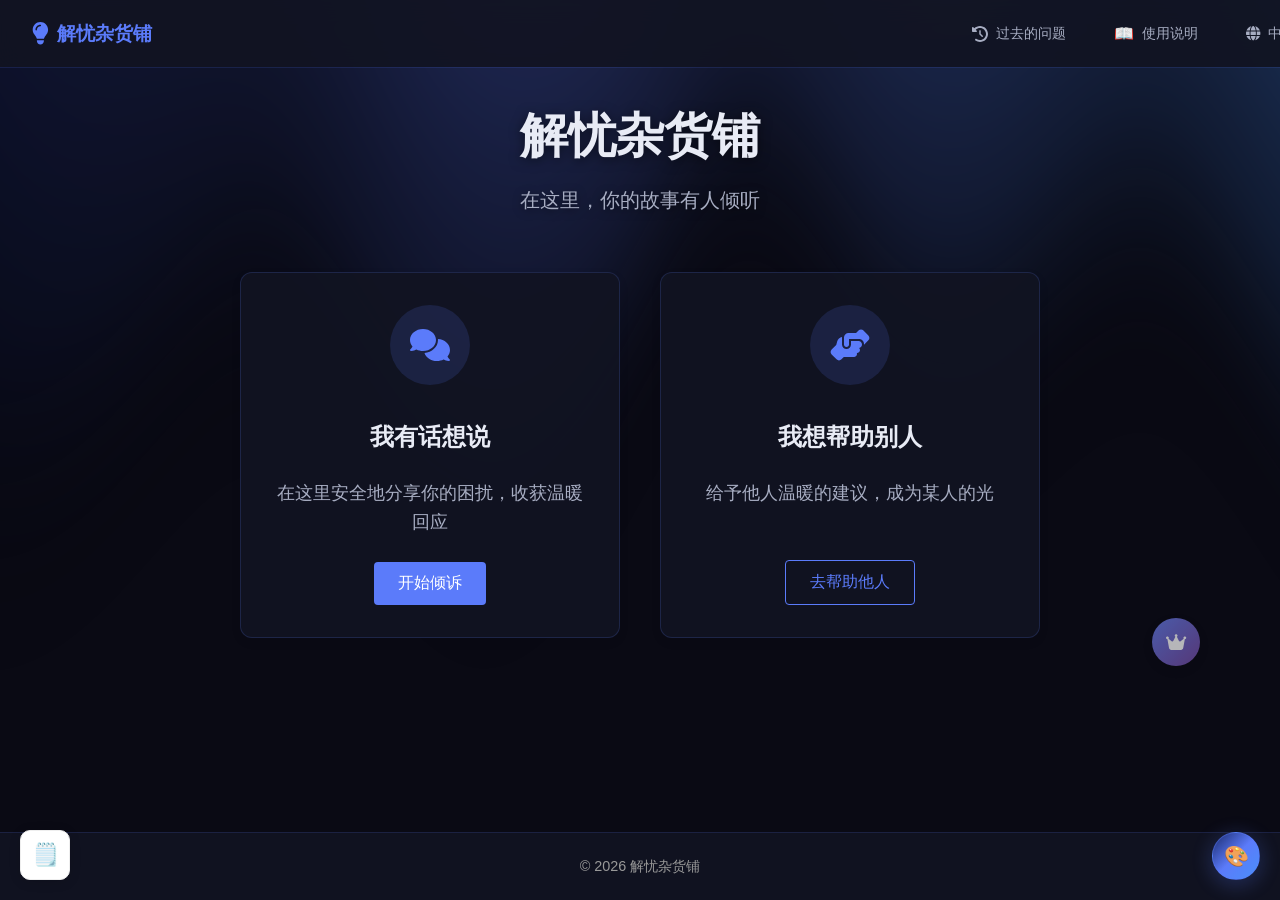
==== commit 1031ae5a: "deploy: f144da5f16c6d584fb047343f5d90fca05c04fe0" ====
--- a/index.html
+++ b/index.html
@@ -7,7 +7,7 @@
     <link rel="apple-touch-icon" href="/apple-touch-icon.png" />
     <meta name="viewport" content="width=device-width, initial-scale=1.0" />
     <title>Anon cafe</title>
-    <script type="module" crossorigin src="/assets/main-aa6cc56b.js"></script>
+    <script type="module" crossorigin src="/assets/main-b9641098.js"></script>
     <link rel="stylesheet" href="/assets/index-bec71007.css">
   </head>
   <body>
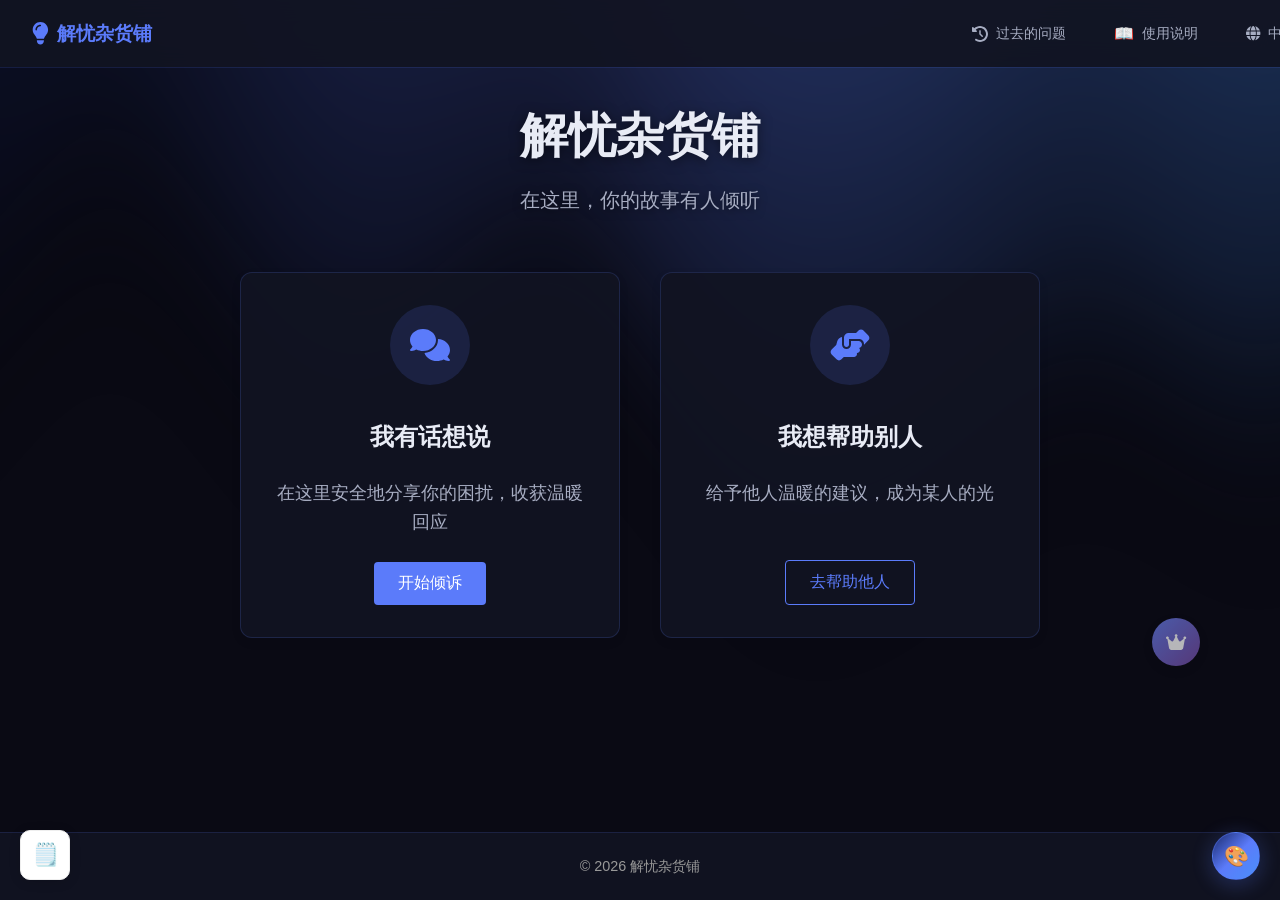
==== commit 512ba083: "deploy: 1252070bcb88b2d5c88992697125805e21c54136" ====
--- a/index.html
+++ b/index.html
@@ -7,7 +7,7 @@
     <link rel="apple-touch-icon" href="/apple-touch-icon.png" />
     <meta name="viewport" content="width=device-width, initial-scale=1.0" />
     <title>Anon cafe</title>
-    <script type="module" crossorigin src="/assets/main-b9641098.js"></script>
+    <script type="module" crossorigin src="/assets/main-5db1dafd.js"></script>
     <link rel="stylesheet" href="/assets/index-bec71007.css">
   </head>
   <body>
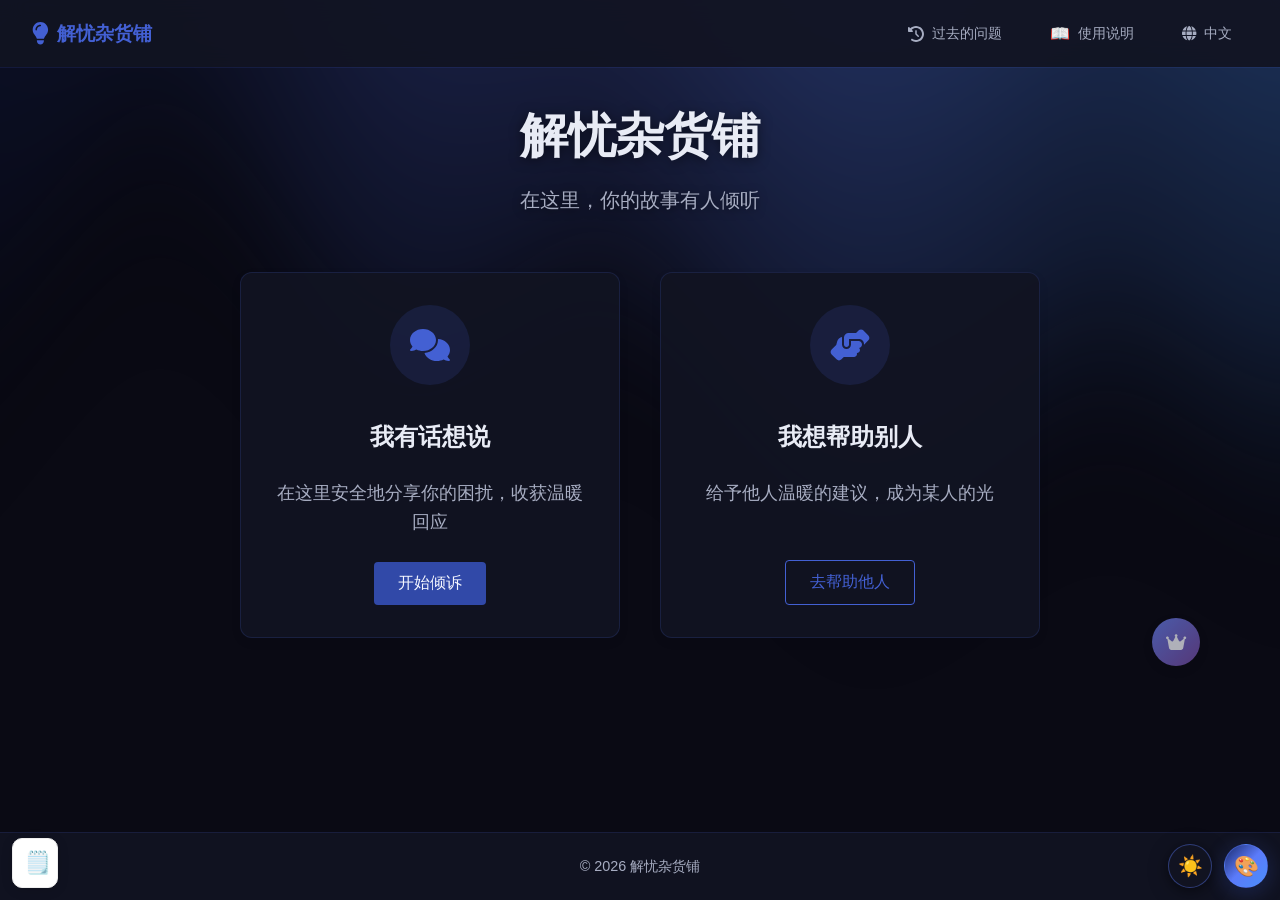
==== commit 5e793298: "deploy: 9644f07ac2746faa002c2b2eeaf4243838f5c256" ====
--- a/index.html
+++ b/index.html
@@ -7,8 +7,8 @@
     <link rel="apple-touch-icon" href="/apple-touch-icon.png" />
     <meta name="viewport" content="width=device-width, initial-scale=1.0" />
     <title>Anon cafe</title>
-    <script type="module" crossorigin src="/assets/main-5db1dafd.js"></script>
-    <link rel="stylesheet" href="/assets/index-bec71007.css">
+    <script type="module" crossorigin src="/assets/main-c21b7eb1.js"></script>
+    <link rel="stylesheet" href="/assets/index-889a88e3.css">
   </head>
   <body>
     <div id="root"></div>
--- a/assets/index-889a88e3.css
+++ b/assets/index-889a88e3.css
@@ -0,0 +1 @@
+.header{background-color:var(--bg-surface);backdrop-filter:blur(12px);-webkit-backdrop-filter:blur(12px);box-shadow:0 1px 0 color-mix(in srgb,var(--primary-color) 15%,transparent);padding:1rem 0;position:fixed;top:0;left:0;right:0;z-index:1000}.header .container{max-width:1400px;width:100%;margin:0 auto;padding:0 2rem;display:flex;justify-content:space-between;align-items:center;gap:1rem;min-width:0;box-sizing:border-box}.header .container>*,.header .nav-actions>*{min-width:0}.header .nav-actions{margin-right:0}.logo{display:flex;align-items:center;text-decoration:none;color:var(--primary-color, #5B7BFA);font-size:1.2rem;font-weight:600}.logo a{display:flex;align-items:center;text-decoration:none;color:inherit}.logo-icon{margin-right:.5rem;font-size:1.4rem}.nav-actions{display:flex;align-items:center;gap:1rem}.nav-link,.history-link{display:flex;align-items:center;text-decoration:none;color:var(--text-secondary);font-size:.9rem;font-weight:400;padding:.5rem 1rem;border-radius:4px;transition:all .2s;background:none;border:none;cursor:pointer;gap:.5rem}.nav-link:hover,.history-link:hover{background-color:color-mix(in srgb,var(--primary-color) 14%,transparent);color:var(--primary-color)}.nav-link svg,.history-link svg{margin-right:0;font-size:1rem}.nav-link span,.history-link span{font-size:.9rem;font-weight:400;color:inherit}.language-selector{position:relative;z-index:100}.language-button{display:flex;align-items:center;gap:.5rem;padding:.5rem 1rem;border-radius:4px;cursor:pointer;font-size:.9rem;font-weight:400;color:var(--text-secondary);transition:all .2s;user-select:none;background:none;border:none}.language-button:hover{background-color:color-mix(in srgb,var(--primary-color) 14%,transparent);color:var(--primary-color)}.language-button span{font-size:.9rem;font-weight:400;color:inherit}.language-dropdown{position:absolute;top:100%;right:0;background-color:var(--bg-surface);border-radius:4px;box-shadow:0 2px 8px #0000001a;padding:.5rem 0;min-width:120px;opacity:0;visibility:hidden;transform:translateY(-10px);transition:all .2s}.language-selector:hover .language-dropdown{opacity:1;visibility:visible;transform:translateY(0)}.language-option{padding:.5rem 1rem;cursor:pointer;font-size:.9rem;font-weight:400;color:var(--text-secondary);transition:all .2s;display:flex;align-items:center}.language-option:hover{background-color:color-mix(in srgb,var(--primary-color) 14%,transparent);color:var(--primary-color)}.language-option.active{color:var(--primary-color);font-weight:500;background-color:color-mix(in srgb,var(--primary-color) 18%,transparent)}.instruction-button{display:flex;align-items:center;gap:.5rem;padding:.5rem 1rem;border-radius:4px;cursor:pointer;font-size:.9rem;font-weight:400;color:var(--text-secondary);transition:all .2s;background:none;border:none;text-decoration:none}.instruction-button:hover{background-color:color-mix(in srgb,var(--primary-color) 14%,transparent);color:var(--primary-color)}.instruction-button span[role=img]{font-size:1rem;margin-right:0}@media (max-width: 768px){.header .container{padding:0 1rem}.nav-actions{gap:.5rem;min-width:0;flex-wrap:nowrap}.nav-link span,.history-link span,.language-button span,.instruction-button span{display:none}.nav-link,.history-link,.language-button,.instruction-button{padding:.5rem;min-width:44px;min-height:44px;justify-content:center}.language-dropdown{right:0;left:auto;max-width:calc(100vw - 2rem)}}@media (max-width: 480px){.header .container{padding:0 .75rem;gap:.5rem}.logo{font-size:1rem;overflow:hidden;text-overflow:ellipsis;white-space:nowrap}.logo-icon{margin-right:.35rem;font-size:1.2rem}}.footer-links{display:flex;justify-content:center;flex-wrap:wrap;margin-bottom:1rem;gap:1.5rem}.footer-links a{color:var(--text-secondary);text-decoration:none;font-size:.875rem;transition:color .2s ease}.footer-links a:hover{color:var(--primary-color);text-decoration:underline}.copyright{font-size:.75rem;color:var(--text-muted)}@media (max-width: 576px){.footer-links{flex-direction:column;gap:.75rem}}.layout{display:flex;flex-direction:column;min-height:100vh}.main-content{flex:1;padding-top:64px;transition:opacity .3s ease-out}.footer{padding:1.5rem 0;background-color:#121422eb;backdrop-filter:blur(12px);-webkit-backdrop-filter:blur(12px);border-top:1px solid color-mix(in srgb,var(--primary-color) 15%,transparent);text-align:center;font-size:.9rem;color:var(--text-secondary);transition:opacity .3s ease-out,background-color .3s ease}html[data-theme-mode=light] .footer,:root[data-theme-mode=light] .footer{background-color:#ffffffd9!important}.footer .container{max-width:1200px;margin:0 auto;padding:0 1rem}.layout.language-changing .main-content,.layout.language-changing .footer{opacity:.5}@media (max-width: 768px){.main-content{padding-top:56px;padding-bottom:80px}}.sr-only{position:absolute;width:1px;height:1px;padding:0;margin:-1px;overflow:hidden;clip:rect(0,0,0,0);white-space:nowrap;border:0}.admin-unread-row>td{background-color:#5b7bfa14!important;font-weight:500}.admin-unread-row:hover>td{background-color:#5b7bfa24!important}.admin-posts-grid{display:flex;flex-direction:column;gap:14px}.admin-post-card{position:relative;background:#ffffff;border:1px solid #e8e8e8;border-radius:10px;padding:18px 20px 16px;box-shadow:0 1px 3px #0000000a;transition:box-shadow .15s ease,transform .15s ease}.admin-post-card:hover{box-shadow:0 4px 12px #00000014;transform:translateY(-1px)}.admin-post-card--unread{background:#f6f9ff;border-color:#c8d4ff}.admin-post-card--deleted{background:#fafafa;border-color:#e8e8e8;opacity:.78}.admin-post-card--deleted .admin-post-card__content{color:#6b7280;text-decoration:line-through;text-decoration-color:#0003}.admin-post-card__status{position:absolute;top:14px;right:16px;display:flex;align-items:center}.admin-post-card__content{font-size:16px;line-height:1.55;color:#1f2937;margin-bottom:14px;padding-right:140px;word-wrap:break-word;white-space:pre-wrap}.admin-post-card__meta{display:flex;gap:18px;font-size:13px;color:#6b7280;margin-bottom:14px;flex-wrap:wrap}.admin-post-card__meta-item{display:inline-flex;align-items:center;gap:5px}.admin-post-card__actions{display:flex;gap:8px;padding-top:12px;border-top:1px solid #f0f0f0}@media (max-width: 600px){.admin-post-card{padding:16px}.admin-post-card__content{padding-right:0;margin-top:28px}.admin-post-card__status{top:12px;right:12px}.admin-post-card__actions{flex-wrap:wrap}}:root{--primary: #5B7BFA;--primary-dark: #4360D3;--primary-light: #8A9FFC;--secondary: #FF6B6B;--secondary-dark: #E95252;--secondary-light: #FF9E9E;--white: #FFFFFF;--black: #000000;--gray-100: #F8F9FA;--gray-200: #E9ECEF;--gray-300: #DEE2E6;--gray-400: #CED4DA;--gray-500: #ADB5BD;--gray-600: #6C757D;--gray-700: #495057;--gray-800: #343A40;--gray-900: #212529;--shadow-sm: 0 1px 2px 0 rgba(0, 0, 0, .05);--shadow-md: 0 4px 6px -1px rgba(0, 0, 0, .1), 0 2px 4px -1px rgba(0, 0, 0, .06);--shadow-lg: 0 10px 15px -3px rgba(0, 0, 0, .1), 0 4px 6px -2px rgba(0, 0, 0, .05);--space-2: .5rem;--space-4: 1rem;--space-6: 1.5rem;--space-8: 2rem;--space-10: 2.5rem;--space-12: 3rem}@keyframes home-page-enter{0%{opacity:0;transform:translateY(12px);filter:blur(6px)}to{opacity:1;transform:translateY(0);filter:blur(0)}}#home-view{animation:home-page-enter .8s cubic-bezier(.22,1,.36,1) both}.hero{text-align:center;margin-bottom:0;padding-top:0;padding-bottom:var(--space-6);padding-left:var(--space-4);padding-right:var(--space-4)}.hero-title{font-size:2.25rem;font-weight:700;color:var(--text-primary, var(--text-primary));margin-bottom:var(--space-4);opacity:0;transform:translateY(20px);transition:opacity .5s ease,transform .5s ease;text-shadow:0 2px 12px rgba(0,0,0,.5)}.hero-title.visible{opacity:1;transform:translateY(0)}.hero-subtitle{font-size:1.25rem;color:var(--text-secondary, var(--text-secondary));max-width:700px;margin:0 auto;line-height:1.625;opacity:0;transform:translateY(20px);transition:opacity .5s ease,transform .5s ease;transition-delay:.2s;text-shadow:0 2px 8px rgba(0,0,0,.5)}.hero-subtitle.visible{opacity:1;transform:translateY(0)}.options-container{margin-top:0}.option-cards{display:grid;grid-template-columns:1fr;grid-gap:var(--space-8);margin-top:var(--space-8)}@media (min-width: 768px){.hero-title{font-size:3rem}.option-cards{grid-template-columns:1fr 1fr;grid-gap:var(--space-10)}}.option-card{display:flex;flex-direction:column;align-items:center;padding:var(--space-8);background-color:var(--bg-surface);backdrop-filter:blur(16px);-webkit-backdrop-filter:blur(16px);border-radius:.75rem;box-shadow:0 8px 32px #0006;text-decoration:none;transition:all .3s ease-in-out;border:1px solid color-mix(in srgb,var(--primary-color) 18%,transparent);text-align:center;opacity:0;transform:translateY(20px);transition:opacity .5s ease,transform .5s ease,box-shadow .3s ease,transform .3s ease}.option-card.visible{opacity:1;transform:translateY(0)}.option-card:hover{box-shadow:var(--shadow-lg);transform:translateY(-4px)}.option-icon{display:flex;align-items:center;justify-content:center;width:80px;height:80px;border-radius:50%;margin-bottom:var(--space-4);color:var(--text-on-primary, #ffffff);font-size:1.875rem}.option-card:nth-child(1) .option-icon{background-color:var(--secondary)}.option-card:nth-child(2) .option-icon{background-color:var(--primary)}.option-card h2{font-size:1.5rem;font-weight:700;color:var(--text-primary, var(--text-primary));margin-bottom:var(--space-2)}.option-card p{font-size:1.125rem;color:var(--text-secondary, var(--text-secondary));line-height:1.625;margin-bottom:1.5rem}.option-card .btn-primary{margin-top:auto}.btn-primary{display:inline-block;background-color:var(--primary-dark);color:var(--text-on-primary, #ffffff);padding:.5rem 1rem;border-radius:50px;font-weight:500;transition:all .3s ease}#home-view{padding-bottom:var(--space-12)}.landing-container{display:flex;flex-direction:column;align-items:center;padding:2rem;min-height:100vh;background-color:#f5f7fa}.landing-header{text-align:center;margin-bottom:3rem}.landing-header h1{font-size:2.5rem;margin-bottom:.5rem;color:#333}.landing-header p{font-size:1.2rem;color:#666}.options-container{display:flex;justify-content:center;gap:2rem;width:100%;max-width:1200px;margin-bottom:3rem;min-width:0;flex-wrap:wrap;box-sizing:border-box}.option-card{flex:1 1 280px;min-width:0;max-width:500px;text-align:center;padding:2rem;border-radius:12px;box-shadow:0 4px 12px #0000000d;box-sizing:border-box}.icon-container{display:flex;justify-content:center;align-items:center;width:80px;height:80px;margin:0 auto 1.5rem;background-color:#f0f5ff;border-radius:50%}.option-icon{font-size:2rem}.action-button{min-width:150px;height:40px;font-size:1rem}.action-button.outlined{border-color:var(--primary-color, #5B7BFA);color:var(--primary-color, #5B7BFA)}.footer{margin-top:auto;color:var(--text-secondary, #4b5563);font-size:.9rem}@media (max-width: 768px){.options-container{flex-direction:column;align-items:center}.option-card{width:100%}}.hero-title,.hero-subtitle,.option-card{opacity:0;transform:translateY(20px);transition:opacity .5s ease-out,transform .5s ease-out}.hero-title.visible,.hero-subtitle.visible,.option-card.visible{opacity:1;transform:translateY(0)}.hero-title,.hero-subtitle,.option-card h2,.option-card p,.btn-primary{transition:opacity .3s ease-out}[data-i18n-loading=true] .hero-title,[data-i18n-loading=true] .hero-subtitle,[data-i18n-loading=true] .option-card h2,[data-i18n-loading=true] .option-card p,[data-i18n-loading=true] .btn-primary{opacity:.5}.help-page-container{max-width:800px;margin:0 auto;padding:2rem 1rem}.help-header{margin-bottom:30px;text-align:center}.help-header h1{font-size:28px;margin-bottom:10px}.help-header p{color:#666;margin-bottom:20px}.action-buttons{display:flex;justify-content:space-between;margin:20px 0}.search-filter-container{display:flex;justify-content:space-between;align-items:center;margin-bottom:20px;flex-wrap:wrap}.search-box{width:300px;margin-bottom:10px}.filter-options{margin-bottom:10px}.tags-container{display:flex;flex-wrap:wrap;margin-bottom:20px;gap:10px}.tag{display:inline-block;padding:5px 12px;background-color:#f0f0f0;border-radius:16px;cursor:pointer;transition:all .3s}.tag:hover{background-color:#e0e0e0}.tag.active{background-color:#1890ff;color:#fff}.posts-container{display:flex;flex-direction:column;gap:16px}.post-card{border-radius:8px;transition:all .3s}.post-card:hover{box-shadow:0 4px 12px #0000001a}.post-link{color:inherit;text-decoration:none;display:block;min-height:44px;padding:12px}.post-link:focus-visible{outline:2px solid var(--primary-dark, #4360D3);outline-offset:2px;border-radius:8px}.post-content{display:flex;flex-direction:column}.post-text{font-size:16px;margin-bottom:12px;overflow:hidden;text-overflow:ellipsis;display:-webkit-box;-webkit-line-clamp:3;-webkit-box-orient:vertical}.post-meta{display:flex;justify-content:space-between;color:#888;font-size:14px;margin-bottom:8px}.post-tags{display:flex;flex-wrap:wrap;gap:8px;margin-bottom:12px}.post-tag{font-size:12px;padding:2px 8px;background-color:#f0f0f0;border-radius:12px}.post-stats{display:flex;gap:16px;color:#888}.loading-container,.error-container,.no-posts-container{text-align:center;padding:40px 0}.loading-spinner{border:4px solid #f3f3f3;border-top:4px solid #1890ff;border-radius:50%;width:30px;height:30px;animation:spin 1s linear infinite;margin:0 auto 20px}@keyframes spin{0%{transform:rotate(0)}to{transform:rotate(360deg)}}.pagination{margin-top:20px;text-align:center}@media (max-width: 768px){.search-filter-container{flex-direction:column;align-items:stretch}.search-box{width:100%;margin-bottom:15px}.filter-options{width:100%;overflow-x:auto}}.tag-selector{margin-bottom:1.5rem}.tag-label{display:block;margin-bottom:.5rem;font-weight:500;font-family:inherit}.common-tags{display:flex;flex-wrap:wrap;gap:.5rem;margin-bottom:1rem}.tag-chip{background-color:#f1f1f1;border:1px solid var(--primary, #5B7BFA);border-radius:16px;padding:.3rem .8rem;font-size:.9rem;font-family:inherit;cursor:pointer;transition:all .2s;color:var(--primary, #5B7BFA);background:#f5faff}.tag-chip.selected{background-color:var(--primary, #5B7BFA);color:var(--text-on-primary, #f5f7ff);border-color:var(--primary, #5B7BFA)}.tag-input-container{margin-bottom:.75rem}.tag-input{width:100%;padding:.6rem;border:1px solid color-mix(in srgb,var(--primary-color) 18%,transparent);border-radius:4px;font-family:inherit;transition:border-color .2s;box-sizing:border-box}.tag-input:focus{outline:none;border-color:var(--primary, #5B7BFA);box-shadow:0 0 0 2px #4285f426}.confession-textarea{width:100%;min-height:150px;padding:1rem;border:1px solid color-mix(in srgb,var(--primary-color) 18%,transparent);border-radius:4px;font-family:inherit;transition:border-color .2s;resize:vertical;box-sizing:border-box}.confession-textarea:focus{outline:none;border-color:var(--primary, #5B7BFA);box-shadow:0 0 0 2px #4285f426}.confession-textarea.error{border-color:#e53935}.error-message{color:#e53935;font-size:.9rem;margin-top:.3rem}.form-section{margin-top:2rem;margin-bottom:2rem}.form-section h3{font-size:1.2rem;margin-bottom:1rem;color:#333}.checkbox-group{margin-bottom:1rem}.checkbox-label{display:flex;align-items:center;cursor:pointer;min-height:44px;padding:4px 0;font-size:1rem}.checkbox-label input[type=checkbox]{width:20px;height:20px;margin-right:.6rem;flex-shrink:0;cursor:pointer}.email-input{width:100%;padding:.7rem;border:1px solid color-mix(in srgb,var(--primary-color) 18%,transparent);border-radius:4px;box-sizing:border-box}.email-input.error{border-color:#e53935}.form-actions{display:flex;justify-content:space-between;align-items:center;margin-top:2rem}.btn-primary{background-color:var(--primary-dark, #4360D3);color:var(--text-on-primary, #f5f7ff);border:none;border-radius:4px;padding:.7rem 1.5rem;cursor:pointer;font-weight:500;transition:background-color .2s}.btn-primary:hover{background-color:#34499f}.btn-primary:disabled{background-color:#a1c0fa;cursor:not-allowed}.btn-secondary{background-color:transparent;color:var(--primary-color, #5B7BFA);border:none;padding:.7rem 1.5rem;cursor:pointer;font-weight:500;font-size:1rem}.btn-secondary:hover{text-decoration:underline}.add-tags-label{font-family:inherit}.selected-tags{margin-top:.5rem}.tags-list{display:flex;flex-wrap:wrap;gap:.5rem}.tag{display:inline-flex;align-items:center;background-color:color-mix(in srgb,var(--primary-color) 18%,transparent);color:var(--primary-color);border-radius:16px;padding:.3rem .6rem;font-size:.9rem}.remove-tag{background:none;border:none;color:var(--primary-color);margin-left:.3rem;font-size:1.2rem;cursor:pointer;padding:0 .2rem}.confession-page{padding:2rem 1rem}.container{max-width:800px;margin:0 auto}.confession-title{font-size:2rem;color:#333;margin-bottom:0;text-align:center}.confession-subtitle{color:#666;margin-bottom:0;text-align:center}.confession-form{background-color:var(--bg-surface);border-radius:8px;padding:2rem;box-shadow:0 2px 10px #0000001a;width:100%;box-sizing:border-box}.form-group{margin-bottom:1.5rem;width:100%;box-sizing:border-box}.btn-primary-outline{background:var(--bg-surface);color:var(--primary, #5B7BFA);border:1.5px solid var(--primary, #5B7BFA);border-radius:4px;padding:.7rem 1.5rem;cursor:pointer;font-weight:500;transition:background .2s,color .2s,border-color .2s}.btn-primary-outline:hover{background:var(--primary, #5B7BFA);color:var(--text-on-primary, #f5f7ff);border-color:var(--primary, #5B7BFA)}.confession-main{display:flex;flex-direction:column;align-items:center;justify-content:flex-start;margin-top:0;padding-top:0;min-height:0}.privacy-warning-box{background-color:#fff3cd;border:2px solid #ffc107;border-radius:8px;padding:1.5rem;margin-bottom:2rem;display:flex;align-items:flex-start;gap:1rem;box-shadow:0 2px 8px #ffc10733}.warning-icon{font-size:2rem;line-height:1;flex-shrink:0}.warning-content{flex:1}.warning-title{color:#856404;font-size:1.1rem;font-weight:600;margin:0 0 .5rem}.warning-text{color:#664d03;font-size:.95rem;line-height:1.5;margin:0}._successView_149fz_2{max-width:900px;margin:0 auto;padding:2rem 1rem;text-align:center}._successHeader_149fz_9{margin-bottom:2.5rem}._successIcon_149fz_13{font-size:4rem;color:#4caf50;margin-bottom:1rem}._successTitle_149fz_19{font-size:2rem;font-weight:600;margin-bottom:.5rem;color:#333}._successSubtitle_149fz_26{font-size:1.1rem;color:#666;max-width:600px;margin:0 auto}._accessCodeContainer_149fz_33{background-color:#f5f7fa;border-radius:10px;padding:1.5rem;margin-bottom:2rem;box-shadow:0 4px 6px #0000000d}._accessCodeTitle_149fz_41{font-size:1.3rem;margin-bottom:1rem;color:#333}._accessCodeDisplay_149fz_47{background-color:var(--bg-surface);border-radius:8px;padding:1rem;display:flex;justify-content:center;align-items:center;margin:0 auto 1rem;max-width:300px;font-size:1.2rem;font-weight:600;letter-spacing:1px;box-shadow:0 2px 4px #0000000d}._copyCodeBtn_149fz_62{background:none;border:none;color:var(--primary-color);cursor:pointer;margin-left:10px;padding:5px;transition:color .2s}._copyCodeBtn_149fz_62:hover{color:#3a5a8c}._copied_149fz_76{color:#2e7d32}._copyStatus_149fz_80{margin:-.4rem 0 .8rem;color:#2e7d32;font-size:.9rem;font-weight:600}._accessCodeDesc_149fz_87{font-size:.9rem;color:#666;margin-bottom:1.5rem}._notebookTip_149fz_93{font-size:.9rem;color:var(--primary-color, #5B7BFA);margin:-.8rem auto 1.2rem;max-width:560px}._viewPostBtn_149fz_100{background-color:#1f4fbf;color:#fff;border:none;border-radius:4px;padding:.7rem 1.5rem;font-size:1rem;font-weight:600;display:inline-flex;align-items:center;cursor:pointer;transition:background-color .2s}._viewPostBtn_149fz_100:hover{background-color:#163d97}._viewPostBtn_149fz_100 svg{margin-right:.5rem}._sharePostBtn_149fz_122{background-color:var(--bg-surface);color:var(--primary-color);border:1.5px solid var(--primary-color);border-radius:4px;padding:.7rem 1.5rem;font-size:1rem;display:inline-flex;align-items:center;cursor:pointer;transition:background-color .2s,color .2s;margin-top:1.5rem}._sharePostBtn_149fz_122:hover{background-color:#f0f4f9;color:#3a5a8c}._successMessage_149fz_141{margin-bottom:2rem}._messageCard_149fz_145{background-color:var(--bg-surface);border-radius:10px;padding:1.5rem;margin:0 auto;max-width:700px;box-shadow:0 4px 6px #0000000d;text-align:left}._messageInfo_149fz_155{margin-bottom:1rem}._messageMeta_149fz_159{display:flex;justify-content:space-between;margin-bottom:1rem;font-size:.9rem;color:#666}._messageAuthor_149fz_167{display:flex;align-items:center;gap:.5rem}._messageAuthor_149fz_167 svg{color:#4caf50}._messageTime_149fz_177{font-style:italic}._messageContent_149fz_181{font-size:1rem;line-height:1.6;color:#333;margin-bottom:1.5rem}._messageTags_149fz_188{display:flex;flex-wrap:wrap;gap:.5rem}._tag_149fz_194{background-color:#edf2f7;color:var(--primary-color);border-radius:50px;padding:.3rem .8rem;font-size:.8rem}._successActions_149fz_202{margin-bottom:2rem}._actionButtons_149fz_206{display:flex;justify-content:center;gap:1rem;flex-wrap:wrap}._actionButtons_149fz_206 a{background-color:var(--primary-color, #5B7BFA);color:#fff;border:none;border-radius:4px;padding:.8rem 1.5rem;font-size:1rem;font-weight:500;text-decoration:none;display:flex;align-items:center;transition:background-color .2s}._actionButtons_149fz_206 a:hover{background-color:#3d63cc}._actionButtons_149fz_206 a svg{margin-right:.5rem}._successInfoBox_149fz_235{background-color:#f0f4f9;border-radius:8px;padding:1.5rem;margin:0 auto 2rem;max-width:700px;text-align:left}._tooltipHeader_149fz_244{display:flex;align-items:center;margin-bottom:1rem}._tooltipHeader_149fz_244 h3{display:flex;align-items:center;font-size:1.1rem;color:var(--primary-color);margin:0}._tooltipHeader_149fz_244 h3 svg{margin-right:.5rem}._successInfoBox_149fz_235 ul{list-style-type:disc;padding-left:1.5rem;color:#555;line-height:1.6;margin:0}._successInfoBox_149fz_235 li{margin-bottom:.5rem}._notebookNotice_149fz_275,._mentorNotice_149fz_276{display:flex;align-items:flex-start;gap:1rem;max-width:700px;margin:0 auto 1.25rem;padding:1.1rem 1.3rem;border-radius:12px;text-align:left;background-color:var(--bg-surface);border:1px solid color-mix(in srgb,var(--primary-color) 22%,transparent);box-shadow:0 4px 18px #00000014}._mentorNotice_149fz_276{border-color:color-mix(in srgb,#ff6b9d 28%,transparent);background:color-mix(in srgb,#ff6b9d 6%,var(--bg-surface))}._noticeIcon_149fz_295{flex-shrink:0;width:40px;height:40px;border-radius:10px;display:flex;align-items:center;justify-content:center;font-size:1.1rem;background:color-mix(in srgb,var(--primary-color) 18%,transparent);color:var(--primary-color)}._mentorNotice_149fz_276 ._noticeIcon_149fz_295{background:color-mix(in srgb,#ff6b9d 20%,transparent);color:#ff6b9d}._noticeBody_149fz_313{flex:1}._noticeBody_149fz_313 h4{margin:0 0 .35rem;font-size:1rem;font-weight:700;color:var(--text-primary)}._noticeBody_149fz_313 p{margin:0;font-size:.9rem;line-height:1.55;color:var(--text-secondary)}._mentorLink_149fz_331{display:inline-block;margin-top:.7rem;padding:.5rem 1rem;border-radius:8px;font-size:.85rem;font-weight:600;text-decoration:none;background:#ff6b9d;color:#fff;transition:transform .2s,box-shadow .2s}._mentorLink_149fz_331:hover{transform:translateY(-1px);box-shadow:0 6px 18px #ff6b9d4d}@media (max-width: 768px){._successIcon_149fz_13{font-size:3rem}._successTitle_149fz_19{font-size:1.8rem}._accessCodeDisplay_149fz_47{font-size:1rem}._tooltipHeader_149fz_244{flex-direction:column;align-items:flex-start;gap:.5rem}}._helpSuccessView_obc9r_2{max-width:900px;margin:0 auto;padding:2rem 1rem;text-align:center}._successHeader_obc9r_9{margin-bottom:2.5rem}._successIcon_obc9r_13{font-size:4rem;color:#4caf50;margin-bottom:1rem}._successTitle_obc9r_19{font-size:2rem;font-weight:600;margin-bottom:.5rem;color:#333}._successSubtitle_obc9r_26{font-size:1.1rem;color:#666;max-width:600px;margin:0 auto}._helperStatsContainer_obc9r_33{background-color:#f5f7fa;border-radius:10px;padding:1.5rem;margin-bottom:2rem;box-shadow:0 4px 6px #0000000d}._helperStatsContainer_obc9r_33 h2{font-size:1.5rem;margin-bottom:1.5rem;color:#333}._statsGrid_obc9r_47{display:grid;grid-template-columns:repeat(3,1fr);gap:1.5rem;margin-bottom:2rem}._statItem_obc9r_54{background-color:var(--bg-surface);border-radius:8px;padding:1.5rem 1rem;box-shadow:0 2px 4px #0000000d}._statNumber_obc9r_61{font-size:2.5rem;font-weight:700;color:#4a6fa5;margin-bottom:.5rem}._statLabel_obc9r_68{font-size:.9rem;color:#666}._successMessage_obc9r_73{font-size:1rem;line-height:1.8;color:#555;margin:0 auto;max-width:700px;text-align:left;padding:1rem}._successMessage_obc9r_73 p{margin-bottom:1rem}._successActions_obc9r_87{margin-top:2rem}._actionButtons_obc9r_91{display:flex;justify-content:center;gap:1rem;flex-wrap:wrap}._actionButtons_obc9r_91 a{background-color:#4a6fa5;color:#fff;border:none;border-radius:4px;padding:.8rem 1.5rem;font-size:1rem;font-weight:500;text-decoration:none;display:flex;align-items:center;transition:background-color .2s}._actionButtons_obc9r_91 a:hover{background-color:#3a5a8c}._actionButtons_obc9r_91 a svg{margin-right:.5rem}@media (max-width: 768px){._statsGrid_obc9r_47{grid-template-columns:1fr}._successIcon_obc9r_13{font-size:3rem}._successTitle_obc9r_19{font-size:1.8rem}._statNumber_obc9r_61{font-size:2rem}}.debug-menu{position:fixed;bottom:20px;right:20px;z-index:1000}.language-selector{display:flex;flex-wrap:wrap;gap:8px}.language-selector .ant-btn{min-width:100px}.translation-debug{margin-top:16px;border-top:1px solid var(--border-color);padding-top:16px}.translation-key{display:flex;justify-content:space-between;padding:4px 0}.translation-key:hover{background-color:var(--hover-bg)}@media (prefers-color-scheme: dark){:root{--border-color: #303030;--hover-bg: #1f1f1f}.debug-menu .ant-card{background-color:#141414}.debug-menu .ant-typography{color:#ffffffd9}.debug-menu .ant-divider{border-color:#303030}}@media (prefers-color-scheme: light){:root{--border-color: #f0f0f0;--hover-bg: #fafafa}}._topicDetailContainer_zjaq3_2{max-width:900px;margin:0 auto;padding:2rem 1rem}._navigationBar_zjaq3_8{margin-bottom:1.5rem}._backLink_zjaq3_12{display:inline-flex;align-items:center;color:#4a6fa5;text-decoration:none;font-size:1rem;transition:color .2s}._backLink_zjaq3_12:hover{color:#3a5a8c}._backLink_zjaq3_12 svg{margin-right:.5rem}._loadingContainer_zjaq3_29{text-align:center;padding:4rem 1rem}._spinner_zjaq3_34{display:inline-block;width:40px;height:40px;border:4px solid rgba(74,111,165,.2);border-radius:50%;border-top-color:#4a6fa5;animation:_spin_zjaq3_34 1s ease-in-out infinite;margin-bottom:1rem}@keyframes _spin_zjaq3_34{to{transform:rotate(360deg)}}._errorContainer_zjaq3_49{text-align:center;padding:4rem 1rem}._errorContainer_zjaq3_49 h2{margin-bottom:1rem;color:#e53e3e}._errorContainer_zjaq3_49 p{margin-bottom:2rem;color:#666}._returnHomeLink_zjaq3_64{display:inline-flex;align-items:center;background-color:#4a6fa5;color:#fff;text-decoration:none;padding:.8rem 1.5rem;border-radius:4px;transition:background-color .2s}._returnHomeLink_zjaq3_64:hover{background-color:#3a5a8c}._returnHomeLink_zjaq3_64 svg{margin-right:.5rem}._topicDetail_zjaq3_2{background-color:var(--bg-surface);border-radius:10px;box-shadow:0 4px 6px #0000000d;padding:2rem;margin-bottom:2rem}._topicHeader_zjaq3_91{display:flex;justify-content:space-between;margin-bottom:1.5rem}._topicMeta_zjaq3_97{display:flex;align-items:center;gap:1rem}._topicCategory_zjaq3_103{background-color:#4a6fa51a;color:#4a6fa5;padding:.3rem .8rem;border-radius:20px;font-size:.85rem;font-weight:500}._topicTime_zjaq3_112{color:#888;font-size:.85rem}._topicViews_zjaq3_117{display:flex;align-items:center;gap:.5rem;color:#888;font-size:.85rem}._topicTitle_zjaq3_125{font-size:1.5rem;margin-bottom:1.5rem;color:#333;line-height:1.4}._topicContent_zjaq3_132{color:#444;line-height:1.8;font-size:1rem;margin-bottom:1.5rem}._topicContent_zjaq3_132 p{margin-bottom:1rem}._topicFooter_zjaq3_143{display:flex;justify-content:space-between;align-items:center;padding-top:1.5rem;border-top:1px solid #eee}._topicTags_zjaq3_151{display:flex;flex-wrap:wrap;gap:.5rem}._topicTag_zjaq3_151{padding:.3rem .8rem;background-color:#f5f5f5;border-radius:20px;font-size:.8rem;color:#666}._topicActions_zjaq3_165{display:flex;gap:1rem}._topicAction_zjaq3_165{display:flex;align-items:center;gap:.5rem;color:#666;font-size:.9rem;cursor:pointer;background:none;border:none;transition:color .2s;padding:.3rem .5rem}._topicAction_zjaq3_165:hover{color:#4a6fa5}._repliesContainer_zjaq3_187{margin-bottom:2rem}._repliesHeader_zjaq3_191{display:flex;justify-content:space-between;align-items:center;margin-bottom:1.5rem;padding-bottom:.8rem;border-bottom:1px solid #eee}._repliesTitle_zjaq3_200{font-size:1.2rem;color:#333;font-weight:600;display:flex;align-items:center}._repliesCount_zjaq3_208{background-color:#4a6fa5;color:#fff;padding:.2rem .6rem;border-radius:20px;font-size:.8rem;margin-left:.8rem}._repliesSort_zjaq3_217{display:flex;gap:1rem}._sortOption_zjaq3_222{color:#888;font-size:.9rem;cursor:pointer;background:none;border:none;transition:color .2s;padding:.3rem .5rem}._sortOption_zjaq3_222._active_zjaq3_232{color:#4a6fa5;font-weight:500}._sortOption_zjaq3_222:hover:not(._active_zjaq3_232){color:#333}._replyList_zjaq3_241{display:flex;flex-direction:column;gap:1.5rem}._noReplies_zjaq3_247{text-align:center;color:#888;padding:2rem 0;font-style:italic}._replyCard_zjaq3_254{background-color:var(--bg-surface);border-radius:10px;box-shadow:0 2px 5px #0000000d;padding:1.5rem}._replyHeader_zjaq3_261{display:flex;justify-content:space-between;align-items:center;margin-bottom:1rem}._replyAuthor_zjaq3_268{font-weight:500;color:#333}._replyTime_zjaq3_273{color:#888;font-size:.85rem}._replyContent_zjaq3_278{color:#444;line-height:1.6;margin-bottom:1rem}._replyFooter_zjaq3_284{display:flex;justify-content:flex-end}._likeButton_zjaq3_289{display:flex;align-items:center;gap:.5rem;color:#888;font-size:.85rem;background:none;border:none;cursor:pointer;transition:color .2s;padding:.3rem .5rem}._likeButton_zjaq3_289:hover{color:#e53e3e}._postReply_zjaq3_306{background-color:var(--bg-surface);border-radius:10px;box-shadow:0 4px 6px #0000000d;padding:2rem}._postReplyTitle_zjaq3_313{display:flex;align-items:center;font-size:1.2rem;color:#333;margin-bottom:1.5rem}._postReplyTitle_zjaq3_313 svg{margin-right:.8rem;color:#4a6fa5}._replyForm_zjaq3_326{display:flex;flex-direction:column}._replyTextarea_zjaq3_331{min-height:150px;padding:1rem;border:1px solid color-mix(in srgb,var(--primary-color) 18%,transparent);border-radius:8px;font-family:inherit;font-size:1rem;color:#333;resize:vertical;margin-bottom:1.5rem;transition:border-color .2s,box-shadow .2s}._replyTextarea_zjaq3_331:focus{outline:none;border-color:#4a6fa5;box-shadow:0 0 0 3px #4a6fa533}._replyFormFooter_zjaq3_350{display:flex;justify-content:space-between;align-items:center}._formNote_zjaq3_356{color:#888;font-size:.9rem}._submitBtn_zjaq3_361{background-color:#4a6fa5;color:#fff;border:none;padding:.8rem 1.5rem;border-radius:4px;font-weight:500;cursor:pointer;transition:background-color .2s}._submitBtn_zjaq3_361:hover{background-color:#3a5a8c}@media (max-width: 768px){._topicHeader_zjaq3_91{flex-direction:column;gap:.8rem;align-items:flex-start}._topicFooter_zjaq3_143,._repliesHeader_zjaq3_191,._replyFormFooter_zjaq3_350{flex-direction:column;gap:1rem;align-items:flex-start}._formNote_zjaq3_356{margin-bottom:1rem}}._sharePageContainer_3sj7z_2{max-width:900px;margin:0 auto;padding:2rem 1rem}._navigationBar_3sj7z_8{margin-bottom:1.5rem}._backLink_3sj7z_12{display:inline-flex;align-items:center;color:#4a6fa5;text-decoration:none;font-size:1rem;transition:color .2s}._backLink_3sj7z_12:hover{color:#3a5a8c}._backLink_3sj7z_12 svg{margin-right:.5rem}._loadingContainer_3sj7z_29{text-align:center;padding:4rem 1rem}._spinner_3sj7z_34{display:inline-block;width:40px;height:40px;border:4px solid rgba(74,111,165,.2);border-radius:50%;border-top-color:#4a6fa5;animation:_spin_3sj7z_34 1s ease-in-out infinite;margin-bottom:1rem}@keyframes _spin_3sj7z_34{to{transform:rotate(360deg)}}._errorContainer_3sj7z_49{text-align:center;padding:4rem 1rem}._errorIcon_3sj7z_54{color:#e53e3e;margin-bottom:1rem}._errorContainer_3sj7z_49 h2{margin-bottom:1rem;color:#333}._errorContainer_3sj7z_49 p{margin-bottom:2rem;color:#666}._errorActions_3sj7z_69{margin-top:2rem}._returnHomeBtn_3sj7z_73{display:inline-flex;align-items:center;background-color:#4a6fa5;color:#fff;text-decoration:none;padding:.8rem 1.5rem;border-radius:4px;transition:background-color .2s}._returnHomeBtn_3sj7z_73:hover{background-color:#3a5a8c}._returnHomeBtn_3sj7z_73 svg{margin-right:.5rem}._shareHeader_3sj7z_92{text-align:center;margin-bottom:2.5rem}._shareIcon_3sj7z_97{font-size:3rem;color:#4a6fa5;margin-bottom:1rem}._shareTitle_3sj7z_103{font-size:2rem;font-weight:600;margin-bottom:.5rem;color:#333}._shareSubtitle_3sj7z_110{font-size:1.1rem;color:#666;max-width:600px;margin:0 auto}._shareContent_3sj7z_117{display:grid;grid-template-columns:2fr 1fr;gap:2rem}._shareCard_3sj7z_123{background-color:var(--bg-surface);border-radius:10px;box-shadow:0 4px 6px #0000000d;padding:2rem}._shareCardTitle_3sj7z_130{font-size:1.3rem;margin-bottom:1.5rem;color:#333}._shareLinkContainer_3sj7z_136{display:flex;margin-bottom:2rem}._shareLinkInput_3sj7z_141{flex-grow:1;padding:.8rem 1rem;border:1px solid color-mix(in srgb,var(--primary-color) 18%,transparent);border-right:none;border-radius:4px 0 0 4px;font-size:.9rem;color:#666;background-color:#f9f9f9}._copyLinkBtn_3sj7z_152{display:flex;align-items:center;gap:.5rem;background-color:#4a6fa5;color:#fff;border:none;border-radius:0 4px 4px 0;padding:0 1rem;cursor:pointer;transition:background-color .2s}._copyLinkBtn_3sj7z_152:hover{background-color:#3a5a8c}._socialShareTitle_3sj7z_169{font-size:1.1rem;margin-bottom:1rem;color:#333}._socialButtons_3sj7z_175{display:flex;flex-wrap:wrap;gap:1rem;margin-bottom:2rem}._socialButton_3sj7z_175{width:40px;height:40px;border-radius:50%;display:flex;align-items:center;justify-content:center;color:#fff;border:none;cursor:pointer;transition:transform .2s,box-shadow .2s}._socialButton_3sj7z_175:hover{transform:translateY(-3px);box-shadow:0 4px 8px #0000001a}._facebook_3sj7z_200{background-color:#1877f2}._twitter_3sj7z_204{background-color:#1da1f2}._whatsapp_3sj7z_208{background-color:#25d366}._wechat_3sj7z_212{background-color:#07c160}._weibo_3sj7z_216{background-color:#e6162d}._qq_3sj7z_220{background-color:#12b7f5}._otherShareOptions_3sj7z_224{display:flex;flex-wrap:wrap;gap:1rem}._shareOptionBtn_3sj7z_230{display:flex;align-items:center;gap:.5rem;background-color:#f5f5f5;color:#666;border:none;border-radius:4px;padding:.8rem 1.2rem;font-size:.9rem;cursor:pointer;transition:background-color .2s}._shareOptionBtn_3sj7z_230:hover{background-color:#eee}._shareInfo_3sj7z_248{background-color:#f5f7fa;border-radius:10px;padding:1.5rem}._shareInfoTitle_3sj7z_254{font-size:1.1rem;margin-bottom:1rem;color:#333}._shareInfoText_3sj7z_260{color:#666;line-height:1.6;margin-bottom:2rem}._shareActions_3sj7z_266{display:flex;flex-direction:column;gap:1rem}._helpOthersBtn_3sj7z_272{display:inline-flex;align-items:center;justify-content:center;background-color:#4caf50;color:#fff;text-decoration:none;padding:.8rem 1.5rem;border-radius:4px;transition:background-color .2s}._helpOthersBtn_3sj7z_272:hover{background-color:#3d9140}@media (max-width: 768px){._shareContent_3sj7z_117{grid-template-columns:1fr}._shareLinkContainer_3sj7z_136{flex-direction:column}._shareLinkInput_3sj7z_141{border-right:1px solid #ddd;border-radius:4px;margin-bottom:1rem}._copyLinkBtn_3sj7z_152{border-radius:4px}}.help-detail-container{max-width:800px;margin:0 auto;padding:30px 15px}.page-header{margin-bottom:20px}.back-link{display:inline-flex;align-items:center;gap:5px;color:var(--gray-600);font-size:.9rem;text-decoration:none}.back-link:hover{color:var(--primary)}.post-detail-card{border-radius:8px;box-shadow:0 4px 12px #0000000d;margin-bottom:30px}.post-header{display:flex;justify-content:space-between;align-items:center;margin-bottom:15px}.post-meta{display:flex;gap:15px;color:var(--gray-600);font-size:.9rem}.post-stats{display:flex;gap:15px}.post-stat{display:flex;align-items:center;gap:5px;color:var(--gray-600);font-size:.9rem}.post-title{font-size:1.5rem;margin-bottom:15px;color:var(--gray-900)}.post-tags{display:flex;flex-wrap:wrap;gap:8px;margin-bottom:20px}.post-tag{background-color:var(--gray-100);color:var(--gray-700);padding:4px 12px;border-radius:16px;font-size:.85rem}.post-content{font-size:1rem;line-height:1.6;color:var(--gray-800);margin-bottom:30px;white-space:pre-line}.replies-list{display:flex;flex-direction:column;gap:20px;margin-bottom:30px}.reply-item{background-color:var(--gray-50);border-radius:8px;padding:15px}.reply-header{display:flex;justify-content:space-between;align-items:center;margin-bottom:10px}.reply-author{display:flex;align-items:center;gap:10px;font-weight:500}.reply-time{color:var(--gray-500);font-size:.85rem}.reply-content{color:var(--gray-800);line-height:1.5;white-space:pre-line}.no-replies{text-align:center;padding:30px 0;color:var(--gray-500);font-style:italic}.reply-form{margin-top:30px}.reply-form h3{margin-bottom:15px;font-size:1.2rem;color:var(--gray-800)}.loading-message,.error-message{text-align:center;padding:50px 0;color:var(--gray-600);font-size:1.1rem}.error-message{color:var(--red-500)}.replyItem{background-color:#f9fafb;border-radius:8px;padding:16px;margin-bottom:12px}.not-found-container{display:flex;justify-content:center;align-items:center;min-height:calc(100vh - 200px);padding:40px 20px}.not-found-content{text-align:center;max-width:500px}.not-found-title{font-size:8rem;font-weight:700;color:var(--primary);margin:0;line-height:1}.not-found-subtitle{font-size:2rem;font-weight:600;margin:0 0 20px;color:var(--gray-800)}.not-found-message{font-size:1.1rem;color:var(--gray-600);margin-bottom:30px}:root{--primary: #4360D3;--primary-color: #4360D3;--primary-hero: #5B7BFA;--primary-dark: #3149a8;--primary-light: #8A9FFC;--secondary: #4A90FA;--secondary-dark: #2E6EDB;--secondary-light: #8FB4FF;--bg-page: #0a0a14;--bg-surface: rgba(18, 20, 34, .92);--bg-surface-solid: #12141f;--bg-input: rgba(30, 33, 52, .92);--border-subtle: color-mix(in srgb, var(--primary-color) 18%, transparent);--border-focus: var(--primary-color);--text-primary: #e8ebf5;--text-secondary: #a7adc2;--text-muted: #6b7080;--text-color: #e8ebf5;--text-on-primary: #f5f7ff;--aurora-opacity: .35;--color-primary: var(--primary-color);--color-primary-dark: var(--primary-dark);--color-primary-light: color-mix(in srgb, var(--primary-color) 18%, transparent);--background-color: var(--bg-page);--light-gray: var(--text-secondary);--lighter-gray: color-mix(in srgb, var(--primary-color) 18%, transparent);--card-shadow: 0 8px 32px rgba(0, 0, 0, .4);--transition: all .3s ease;--border-radius: 12px;--text-sm: .875rem;--text-base: 1rem;--text-lg: 1.25rem}:root[data-theme-mode=light],:root[data-theme=light]{--bg-page: #ffffff;--bg-surface: rgba(255, 255, 255, .85);--bg-surface-solid: #ffffff;--bg-input: #ffffff;--border-subtle: color-mix(in srgb, var(--primary-color) 22%, transparent);--text-primary: #1f2937;--text-secondary: #4b5563;--text-muted: #9ca3af;--text-color: #1f2937;--background-color: #ffffff;--light-gray: #6b7280;--lighter-gray: color-mix(in srgb, var(--primary-color) 12%, transparent);--card-shadow: 0 4px 24px rgba(0, 0, 0, .06);--aurora-opacity: .45}html{background-color:var(--bg-page)}body{background-color:transparent!important}textarea,input[type=text],input[type=email],input[type=password],input[type=search],select{background-color:var(--bg-input);color:var(--text-primary);border-color:var(--border-subtle)}textarea::placeholder,input::placeholder{color:var(--text-secondary)}button{color:inherit}p{font-size:var(--text-base, 1rem)}a{font-size:inherit}.ant-btn .ant-btn-icon,.ant-btn-icon{color:inherit!important}.ant-btn-primary{color:var(--text-on-primary, #f5f7ff)!important}body{margin:0;font-family:-apple-system,BlinkMacSystemFont,Segoe UI,Roboto,Oxygen,Ubuntu,Cantarell,Fira Sans,Droid Sans,Helvetica Neue,sans-serif;-webkit-font-smoothing:antialiased;-moz-osx-font-smoothing:grayscale;color:var(--text-primary)}code{font-family:source-code-pro,Menlo,Monaco,Consolas,Courier New,monospace}
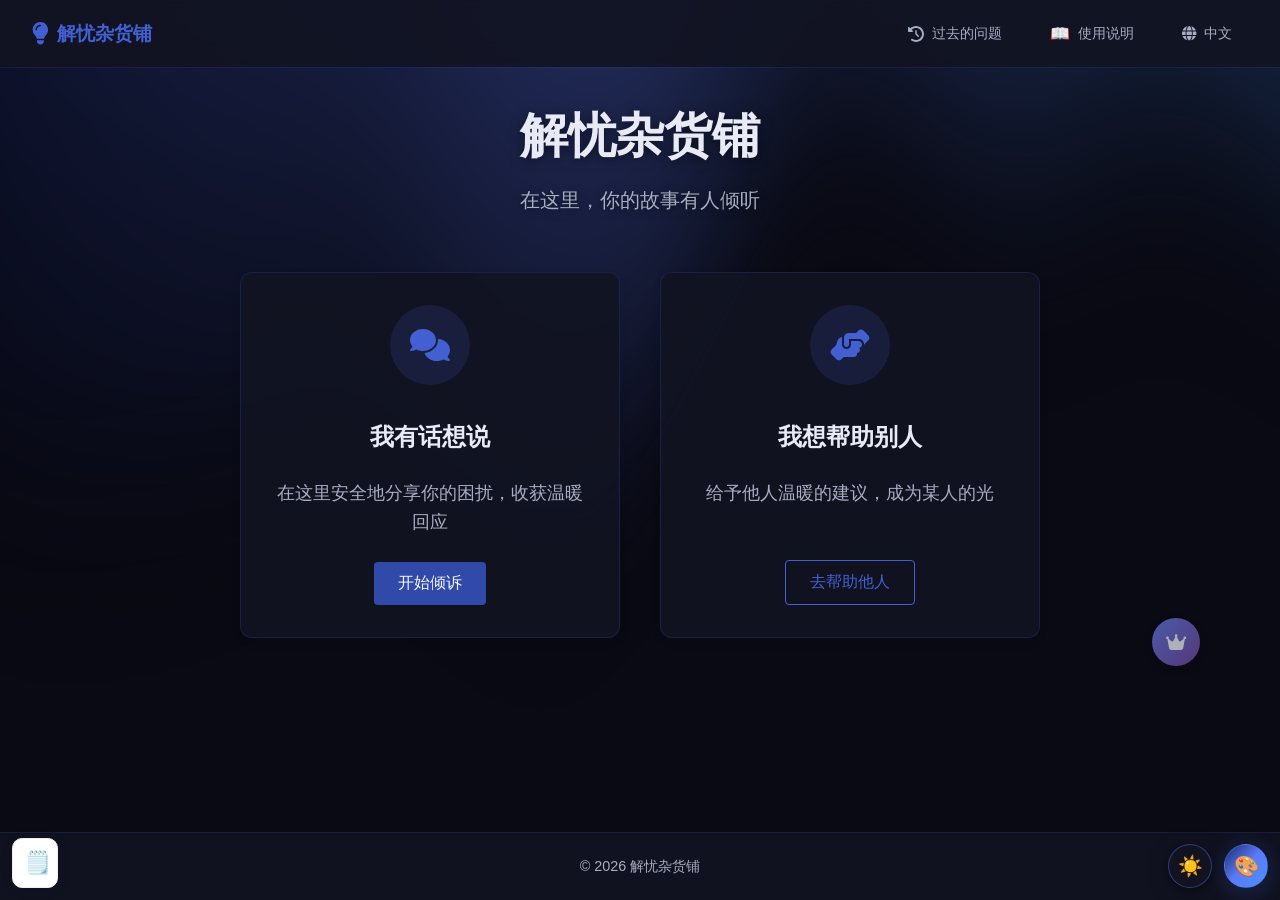
==== commit 8250b0c3: "deploy: ef31c2add8aea905cfc54bff2f766db8dbbf0c56" ====
--- a/index.html
+++ b/index.html
@@ -7,7 +7,7 @@
     <link rel="apple-touch-icon" href="/apple-touch-icon.png" />
     <meta name="viewport" content="width=device-width, initial-scale=1.0" />
     <title>Anon cafe</title>
-    <script type="module" crossorigin src="/assets/main-c21b7eb1.js"></script>
+    <script type="module" crossorigin src="/assets/main-071447a3.js"></script>
     <link rel="stylesheet" href="/assets/index-889a88e3.css">
   </head>
   <body>
